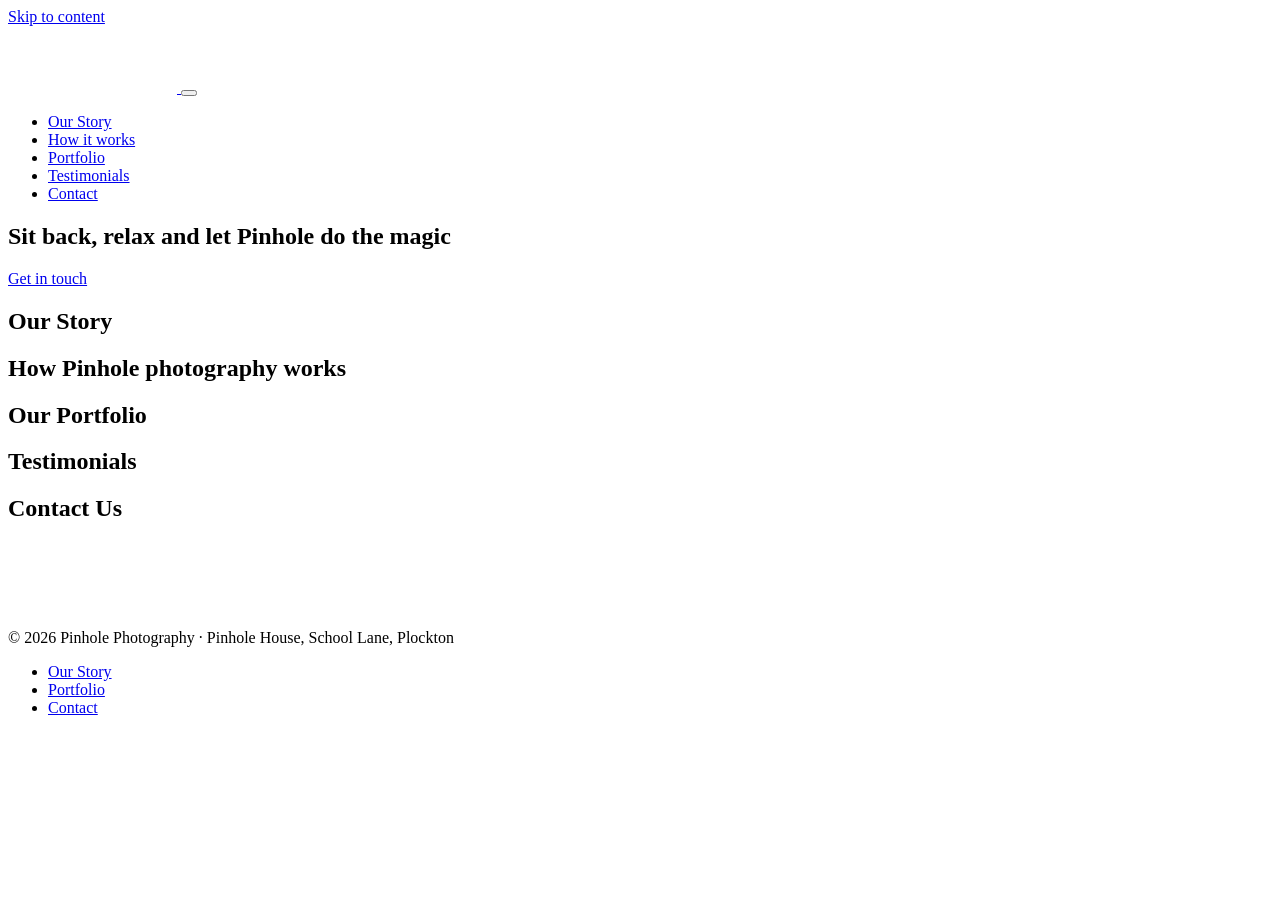
==== index.html @ 6ab70060 "Build HTML structure Semantic one-page skeleton: skip link, header with logo, menu toggle and anchor" ====
<!DOCTYPE html>
<html lang="en">
<head>
  <meta charset="utf-8">
  <meta name="viewport" content="width=device-width, initial-scale=1">
  <title>Pinhole Photography | Design with grey matter</title>
  <meta name="description" content="Pinhole Photography is a nimble creative agency for weddings, portraits, interiors and special occasions. Book online, do the shoot, and get your edited photos within 48 hours.">
  <link rel="icon" href="assets/images/favicon.ico">
  <link rel="stylesheet" href="css/styles.css">
  <script src="js/main.js" defer></script>
</head>
<body>
  <a class="skip-link" href="#main">Skip to content</a>

  <header class="site-header">
    <div class="container header-inner">
      <a class="logo" href="#top">
        <img src="assets/images/pinhole_logo_white.png" alt="Pinhole Photography – home" width="169" height="67">
      </a>
      <button class="nav-toggle" type="button" aria-expanded="false" aria-controls="site-nav" aria-label="Open menu">
        <span class="nav-toggle-bar"></span>
      </button>
      <nav id="site-nav" class="site-nav" aria-label="Main">
        <ul>
          <li><a href="#story">Our Story</a></li>
          <li><a href="#how-it-works">How it works</a></li>
          <li><a href="#portfolio">Portfolio</a></li>
          <li><a href="#testimonials">Testimonials</a></li>
          <li><a href="#contact">Contact</a></li>
        </ul>
      </nav>
    </div>
  </header>

  <main id="main">
    <section class="hero" id="top" aria-label="Introduction">
      <div class="hero-content">
        <h1>Sit back, relax and let Pinhole do the magic</h1>
        <a class="btn btn-light" href="#contact">Get in touch</a>
      </div>
    </section>

    <section class="section" id="story" aria-labelledby="story-title">
      <div class="container">
        <h2 id="story-title">Our Story</h2>
      </div>
    </section>

    <section class="section section-alt" id="how-it-works" aria-labelledby="how-title">
      <div class="container">
        <h2 id="how-title">How Pinhole photography works</h2>
      </div>
    </section>

    <section class="section" id="portfolio" aria-labelledby="portfolio-title">
      <div class="container">
        <h2 id="portfolio-title">Our Portfolio</h2>
      </div>
    </section>

    <section class="section section-alt" id="testimonials" aria-labelledby="testimonials-title">
      <div class="container">
        <h2 id="testimonials-title">Testimonials</h2>
      </div>
    </section>

    <section class="section" id="contact" aria-labelledby="contact-title">
      <div class="container">
        <h2 id="contact-title">Contact Us</h2>
      </div>
    </section>
  </main>

  <footer class="site-footer">
    <div class="container footer-inner">
      <img src="assets/images/pinhole_logo_white.png" alt="Pinhole Photography" width="169" height="67" loading="lazy">
      <p>&copy; <span id="year">2026</span> Pinhole Photography · Pinhole House, School Lane, Plockton</p>
      <nav aria-label="Footer">
        <ul>
          <li><a href="#story">Our Story</a></li>
          <li><a href="#portfolio">Portfolio</a></li>
          <li><a href="#contact">Contact</a></li>
        </ul>
      </nav>
    </div>
  </footer>
</body>
</html>
---- css/styles.css ----
/* Pinhole Photography styles. Filled in during the "Style with CSS" step. */
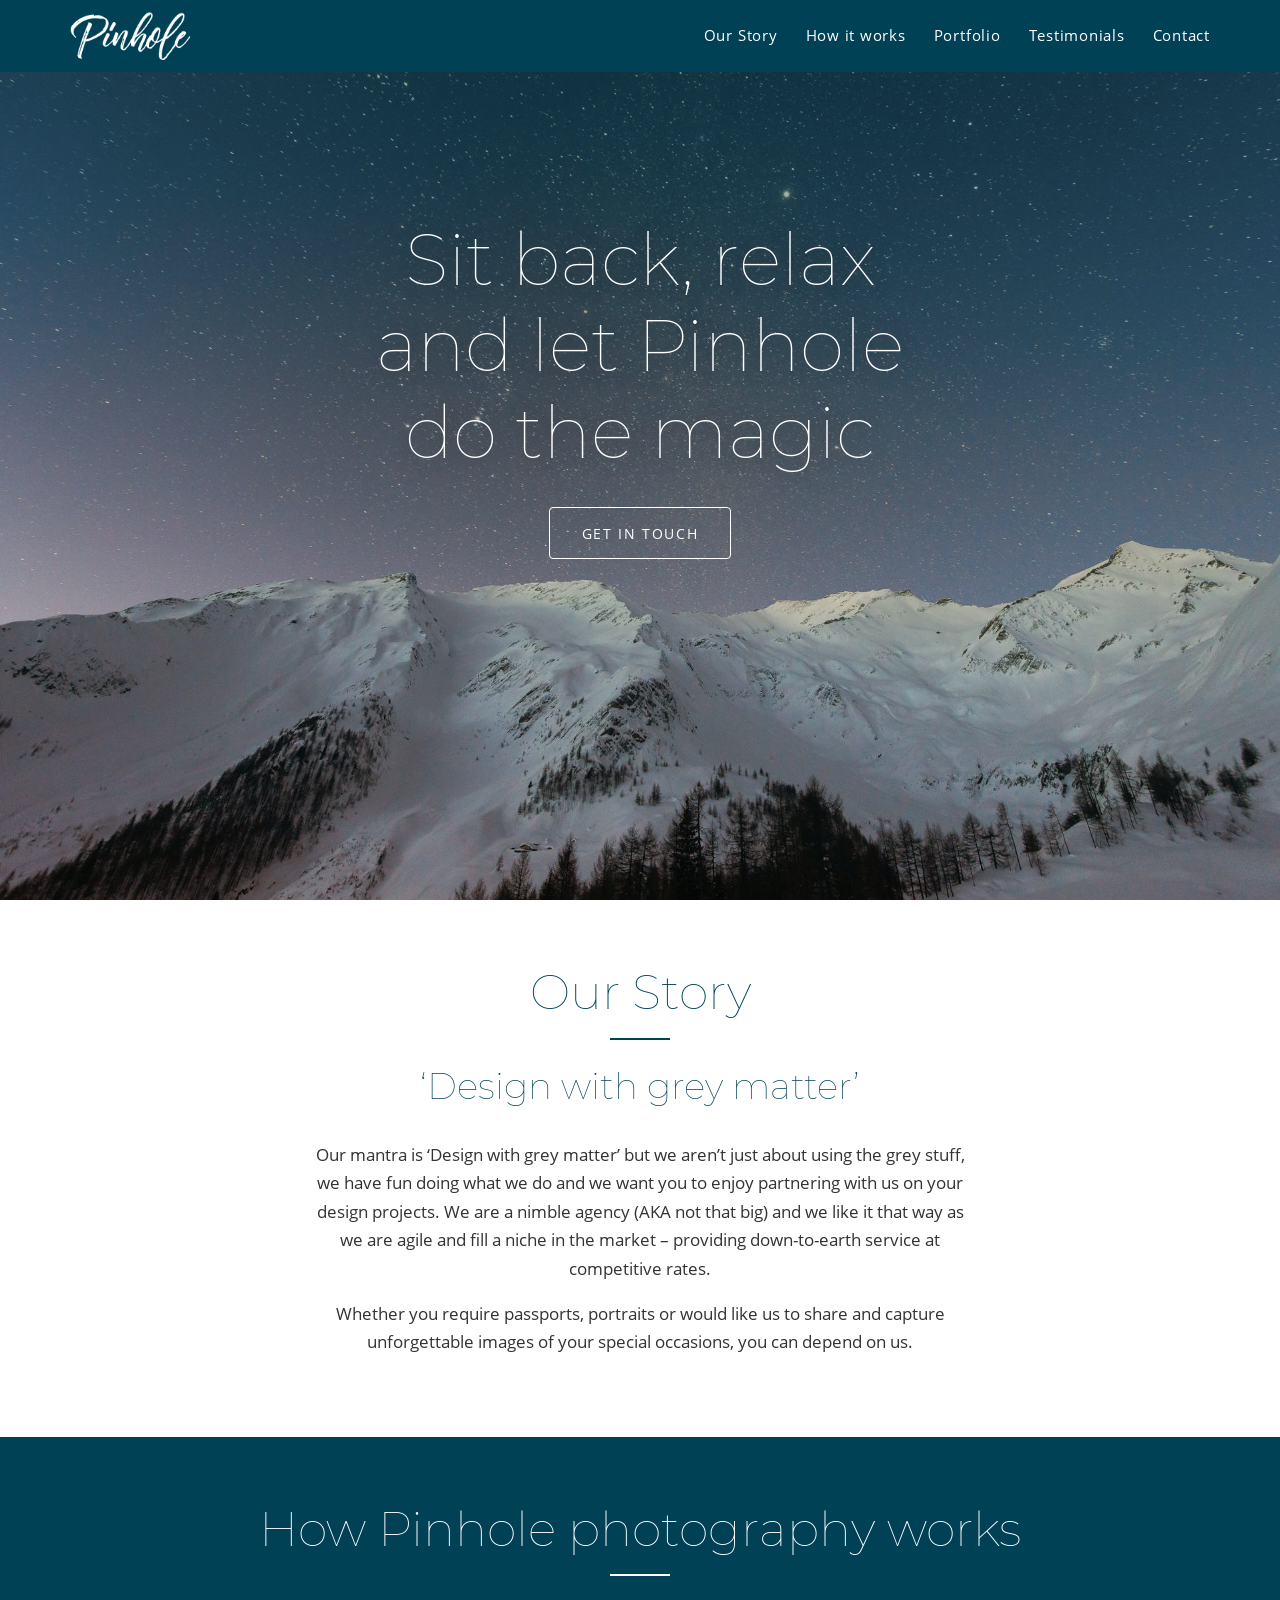
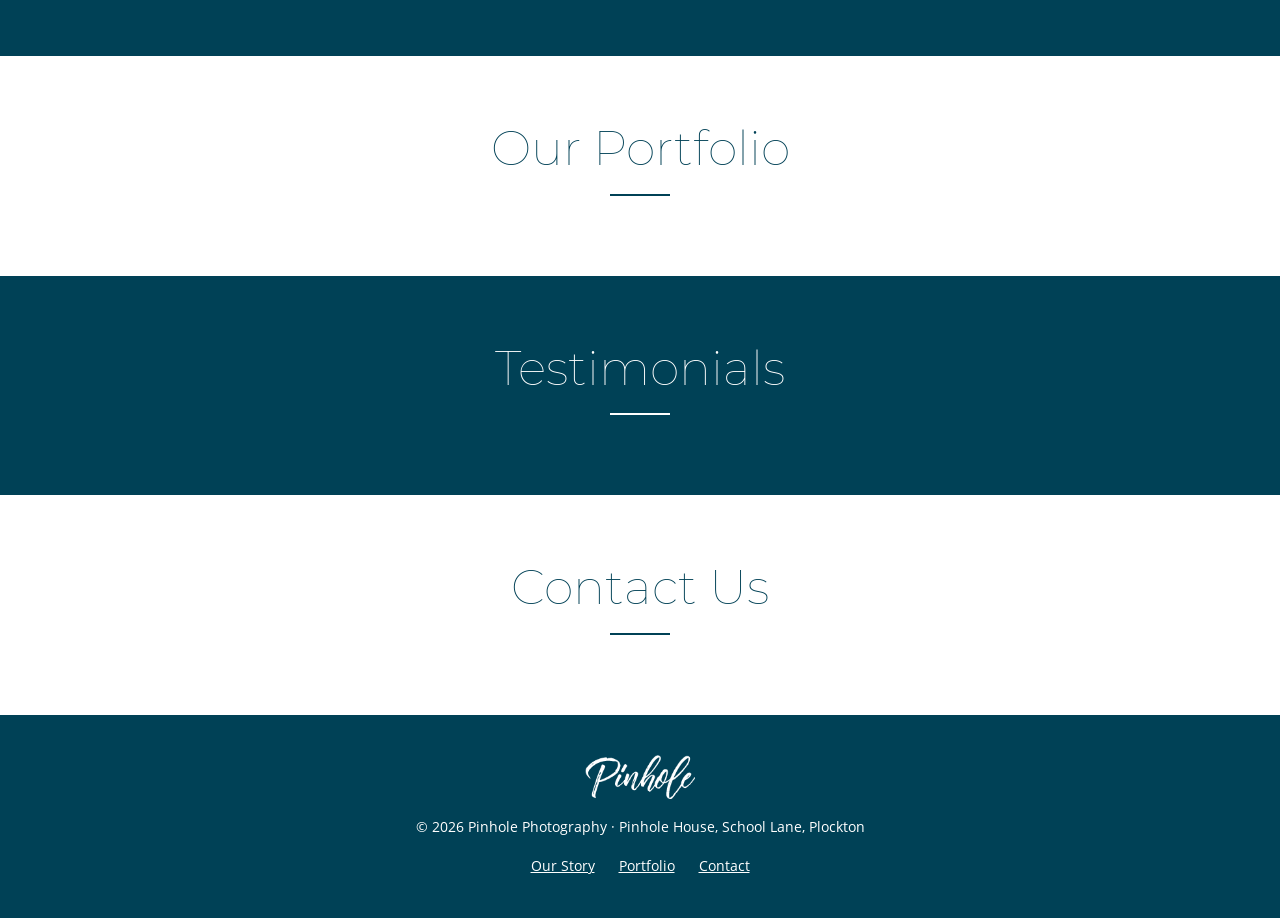
==== commit dff6730b: "Add Our Story section Brief copy in a centred reading column, with the 'Design with grey matter' man" ====
--- a/index.html
+++ b/index.html
@@ -43,6 +43,11 @@
     <section class="section" id="story" aria-labelledby="story-title">
       <div class="container">
         <h2 id="story-title">Our Story</h2>
+        <div class="story">
+          <p class="mantra">&lsquo;Design with grey matter&rsquo;</p>
+          <p>Our mantra is &lsquo;Design with grey matter&rsquo; but we aren&rsquo;t just about using the grey stuff, we have fun doing what we do and we want you to enjoy partnering with us on your design projects. We are a nimble agency (AKA not that big) and we like it that way as we are agile and fill a niche in the market &ndash; providing down-to-earth service at competitive rates.</p>
+          <p>Whether you require passports, portraits or would like us to share and capture unforgettable images of your special occasions, you can depend on us.</p>
+        </div>
       </div>
     </section>
 
--- a/css/styles.css
+++ b/css/styles.css
@@ -1 +1,344 @@
-/* Pinhole Photography styles. Filled in during the "Style with CSS" step. */
+/* ==========================================================================
+   Pinhole Photography
+   Brand rules: exactly 3 colours (custom properties below) and 2 fonts
+   (Montserrat Thin for headings, Open Sans for body text). Any tint or
+   transparency is derived from these variables with color-mix().
+   ========================================================================== */
+
+@font-face {
+  font-family: "Montserrat";
+  src: url("../assets/fonts/Montserrat-Thin.ttf") format("truetype");
+  font-weight: 100;
+  font-style: normal;
+  font-display: swap;
+}
+
+@font-face {
+  font-family: "Open Sans";
+  src: url("../assets/fonts/OpenSans-Regular.ttf") format("truetype");
+  font-weight: 400;
+  font-style: normal;
+  font-display: swap;
+}
+
+:root {
+  /* Colours (max 3) */
+  --brand: #004156;
+  --light: #ffffff;
+  --text: #333333;
+
+  /* Fonts (max 2) */
+  --font-heading: "Montserrat", sans-serif;
+  --font-body: "Open Sans", sans-serif;
+
+  --container: 1140px;
+  --gutter: 1.25rem;
+  --section-space: 4rem;
+  --radius: 4px;
+  --header-height: 72px;
+}
+
+/* ---------- Base ---------- */
+
+*,
+*::before,
+*::after {
+  box-sizing: border-box;
+}
+
+html {
+  scroll-behavior: smooth;
+  scroll-padding-top: var(--header-height);
+}
+
+body {
+  margin: 0;
+  font-family: var(--font-body);
+  font-size: 1rem;
+  line-height: 1.7;
+  color: var(--text);
+  background: var(--light);
+}
+
+img {
+  display: block;
+  max-width: 100%;
+  height: auto;
+}
+
+h1,
+h2,
+h3 {
+  margin: 0 0 1rem;
+  line-height: 1.2;
+}
+
+h1,
+h2 {
+  font-family: var(--font-heading);
+  font-weight: 100;
+}
+
+h2 {
+  font-size: clamp(2rem, 5vw, 3rem);
+  color: var(--brand);
+  text-align: center;
+}
+
+/* Short rule under each section heading */
+h2::after {
+  content: "";
+  display: block;
+  width: 60px;
+  height: 2px;
+  margin: 1rem auto 0;
+  background: currentColor;
+}
+
+h3 {
+  font-family: var(--font-body);
+  font-size: 1.1rem;
+  font-weight: 400;
+  letter-spacing: 0.08em;
+  text-transform: uppercase;
+}
+
+p {
+  margin: 0 0 1rem;
+}
+
+a {
+  color: var(--brand);
+}
+
+:focus-visible {
+  outline: 3px solid var(--brand);
+  outline-offset: 3px;
+}
+
+.container {
+  width: min(100% - 2 * var(--gutter), var(--container));
+  margin-inline: auto;
+}
+
+.skip-link {
+  position: absolute;
+  left: 1rem;
+  top: -100px;
+  z-index: 200;
+  padding: 0.5rem 1rem;
+  background: var(--light);
+  color: var(--brand);
+}
+
+.skip-link:focus {
+  top: 1rem;
+}
+
+/* ---------- Header and navigation ---------- */
+
+.site-header {
+  position: sticky;
+  top: 0;
+  z-index: 100;
+  background: var(--brand);
+}
+
+.header-inner {
+  display: flex;
+  flex-wrap: wrap;
+  align-items: center;
+  justify-content: space-between;
+  gap: 0.5rem 1rem;
+  min-height: var(--header-height);
+}
+
+.logo img {
+  width: 120px;
+}
+
+.site-nav ul {
+  display: flex;
+  flex-wrap: wrap;
+  gap: 0.25rem 1.75rem;
+  margin: 0;
+  padding: 0;
+  list-style: none;
+}
+
+.site-nav a {
+  display: inline-block;
+  padding: 0.5rem 0;
+  border-bottom: 1px solid transparent;
+  color: var(--light);
+  font-size: 0.95rem;
+  letter-spacing: 0.05em;
+  text-decoration: none;
+  transition: border-color 0.2s;
+}
+
+.site-nav a:hover {
+  border-bottom-color: var(--light);
+}
+
+.site-header :focus-visible,
+.section-alt :focus-visible,
+.site-footer :focus-visible,
+.hero :focus-visible {
+  outline-color: var(--light);
+}
+
+.nav-toggle {
+  display: none;
+}
+
+/* ---------- Hero ---------- */
+
+.hero {
+  display: grid;
+  place-items: start center;
+  min-height: calc(100vh - var(--header-height));
+  min-height: calc(100svh - var(--header-height));
+  padding: clamp(4rem, 16vh, 9rem) var(--gutter) 4rem;
+  background:
+    linear-gradient(
+      color-mix(in srgb, var(--brand) 45%, transparent),
+      color-mix(in srgb, var(--brand) 5%, transparent)
+    ),
+    url("../assets/images/hero-mountains-1920.jpg") center 70% / cover no-repeat;
+  color: var(--light);
+  text-align: center;
+}
+
+.hero h1 {
+  max-width: 16ch;
+  margin: 0 auto 2rem;
+  font-size: clamp(2.25rem, 6vw, 4.5rem);
+  text-wrap: balance;
+  text-shadow: 0 2px 16px color-mix(in srgb, var(--text) 70%, transparent);
+}
+
+/* ---------- Buttons ---------- */
+
+.btn {
+  display: inline-block;
+  padding: 0.85rem 2rem;
+  border: 1px solid currentColor;
+  border-radius: var(--radius);
+  font-family: var(--font-body);
+  font-size: 0.85rem;
+  letter-spacing: 0.12em;
+  text-decoration: none;
+  text-transform: uppercase;
+  cursor: pointer;
+  transition: background-color 0.2s, color 0.2s;
+}
+
+.btn-light {
+  background: transparent;
+  color: var(--light);
+}
+
+.btn-light:hover {
+  background: var(--light);
+  color: var(--brand);
+}
+
+.btn-brand {
+  border-color: var(--brand);
+  background: var(--brand);
+  color: var(--light);
+}
+
+.btn-brand:hover {
+  background: var(--light);
+  color: var(--brand);
+}
+
+/* ---------- Sections ---------- */
+
+.section {
+  padding-block: var(--section-space);
+}
+
+.section-alt {
+  background: var(--brand);
+  color: var(--light);
+}
+
+.section-alt h2 {
+  color: var(--light);
+}
+
+.section-intro {
+  max-width: 60ch;
+  margin: 0 auto 2.5rem;
+  text-align: center;
+}
+
+/* ---------- Our Story ---------- */
+
+.story {
+  max-width: 65ch;
+  margin-inline: auto;
+  text-align: center;
+  font-size: 1.05rem;
+}
+
+.mantra {
+  margin-bottom: 1.5rem;
+  font-family: var(--font-heading);
+  font-size: clamp(1.5rem, 3.5vw, 2.25rem);
+  color: var(--brand);
+}
+
+/* ---------- Footer ---------- */
+
+.site-footer {
+  background: var(--brand);
+  color: var(--light);
+  font-size: 0.875rem;
+}
+
+.footer-inner {
+  display: flex;
+  flex-direction: column;
+  align-items: center;
+  gap: 1rem;
+  padding-block: 2.5rem;
+  text-align: center;
+}
+
+.site-footer img {
+  width: 110px;
+}
+
+.site-footer p {
+  margin: 0;
+}
+
+.site-footer ul {
+  display: flex;
+  gap: 1.5rem;
+  margin: 0;
+  padding: 0;
+  list-style: none;
+}
+
+.site-footer a {
+  color: var(--light);
+}
+
+/* ---------- Motion preferences ---------- */
+
+@media (prefers-reduced-motion: reduce) {
+  html {
+    scroll-behavior: auto;
+  }
+
+  *,
+  *::before,
+  *::after {
+    transition: none !important;
+  }
+}
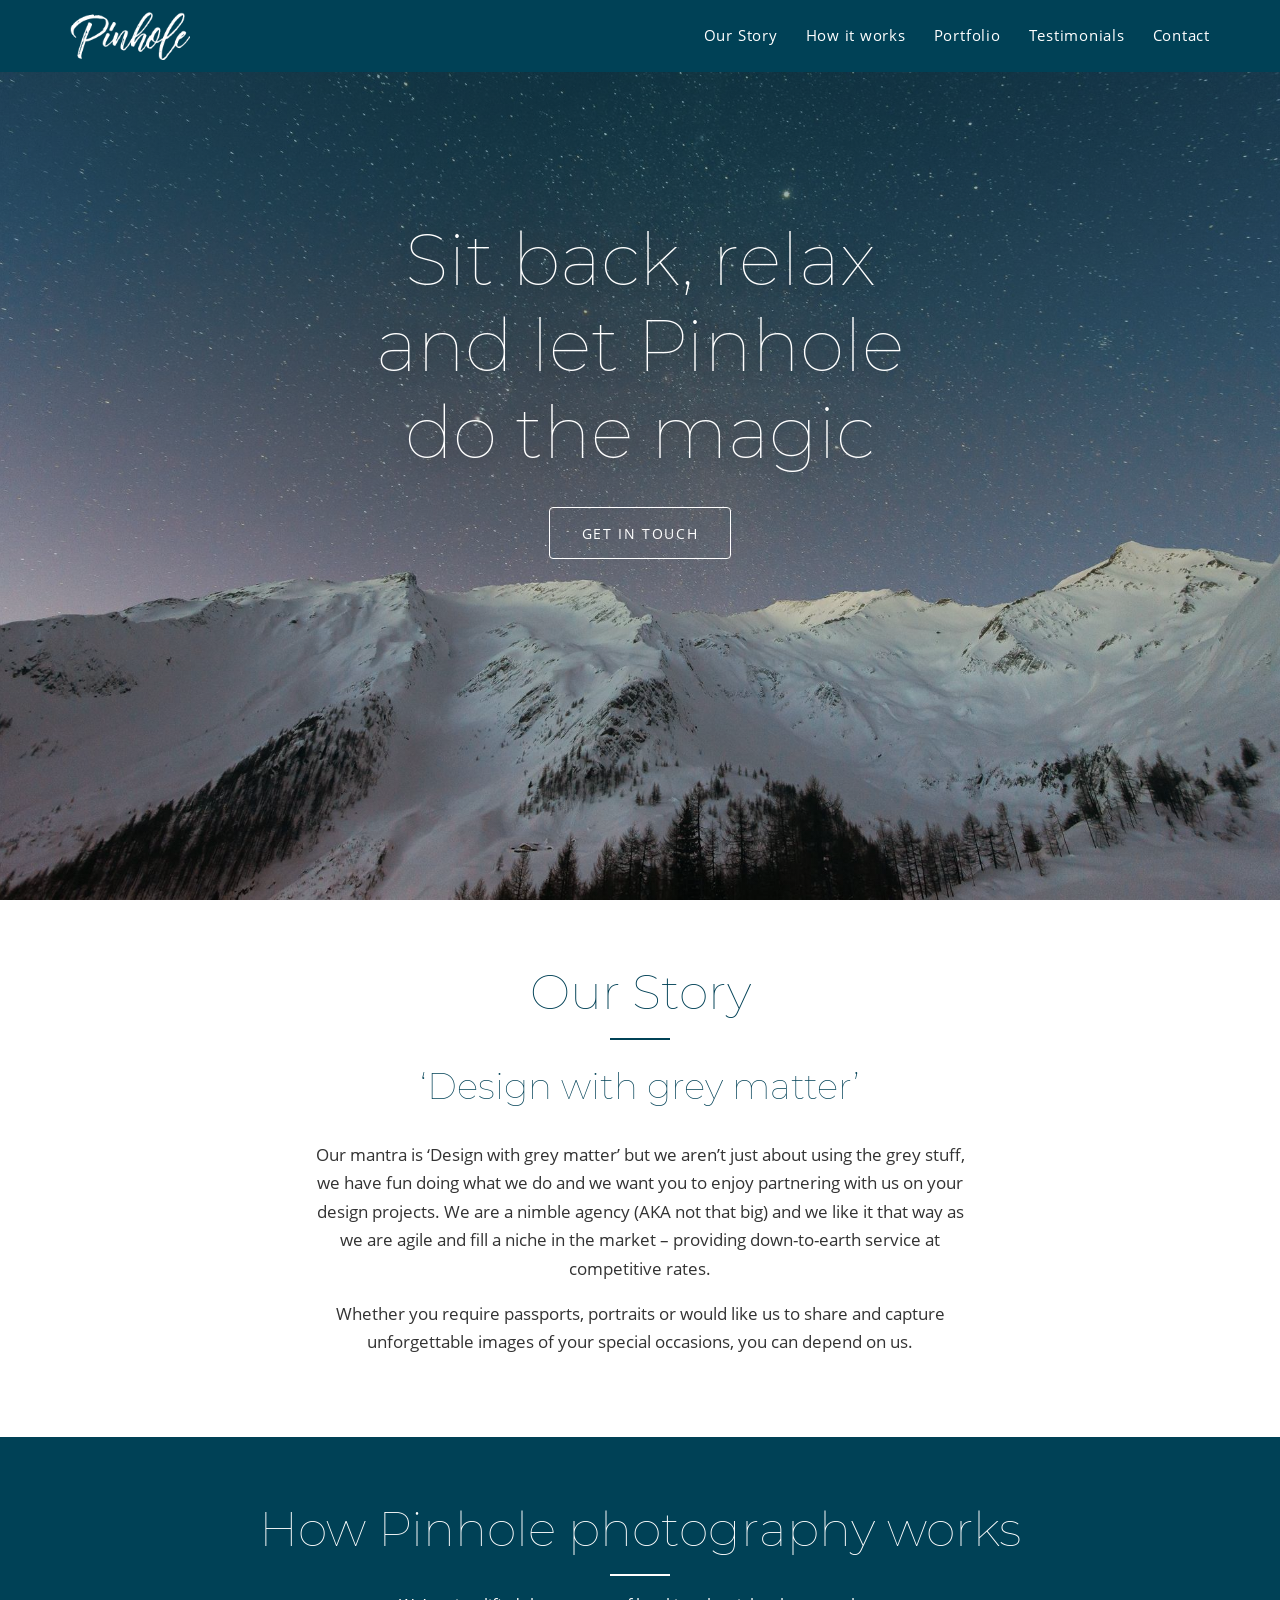
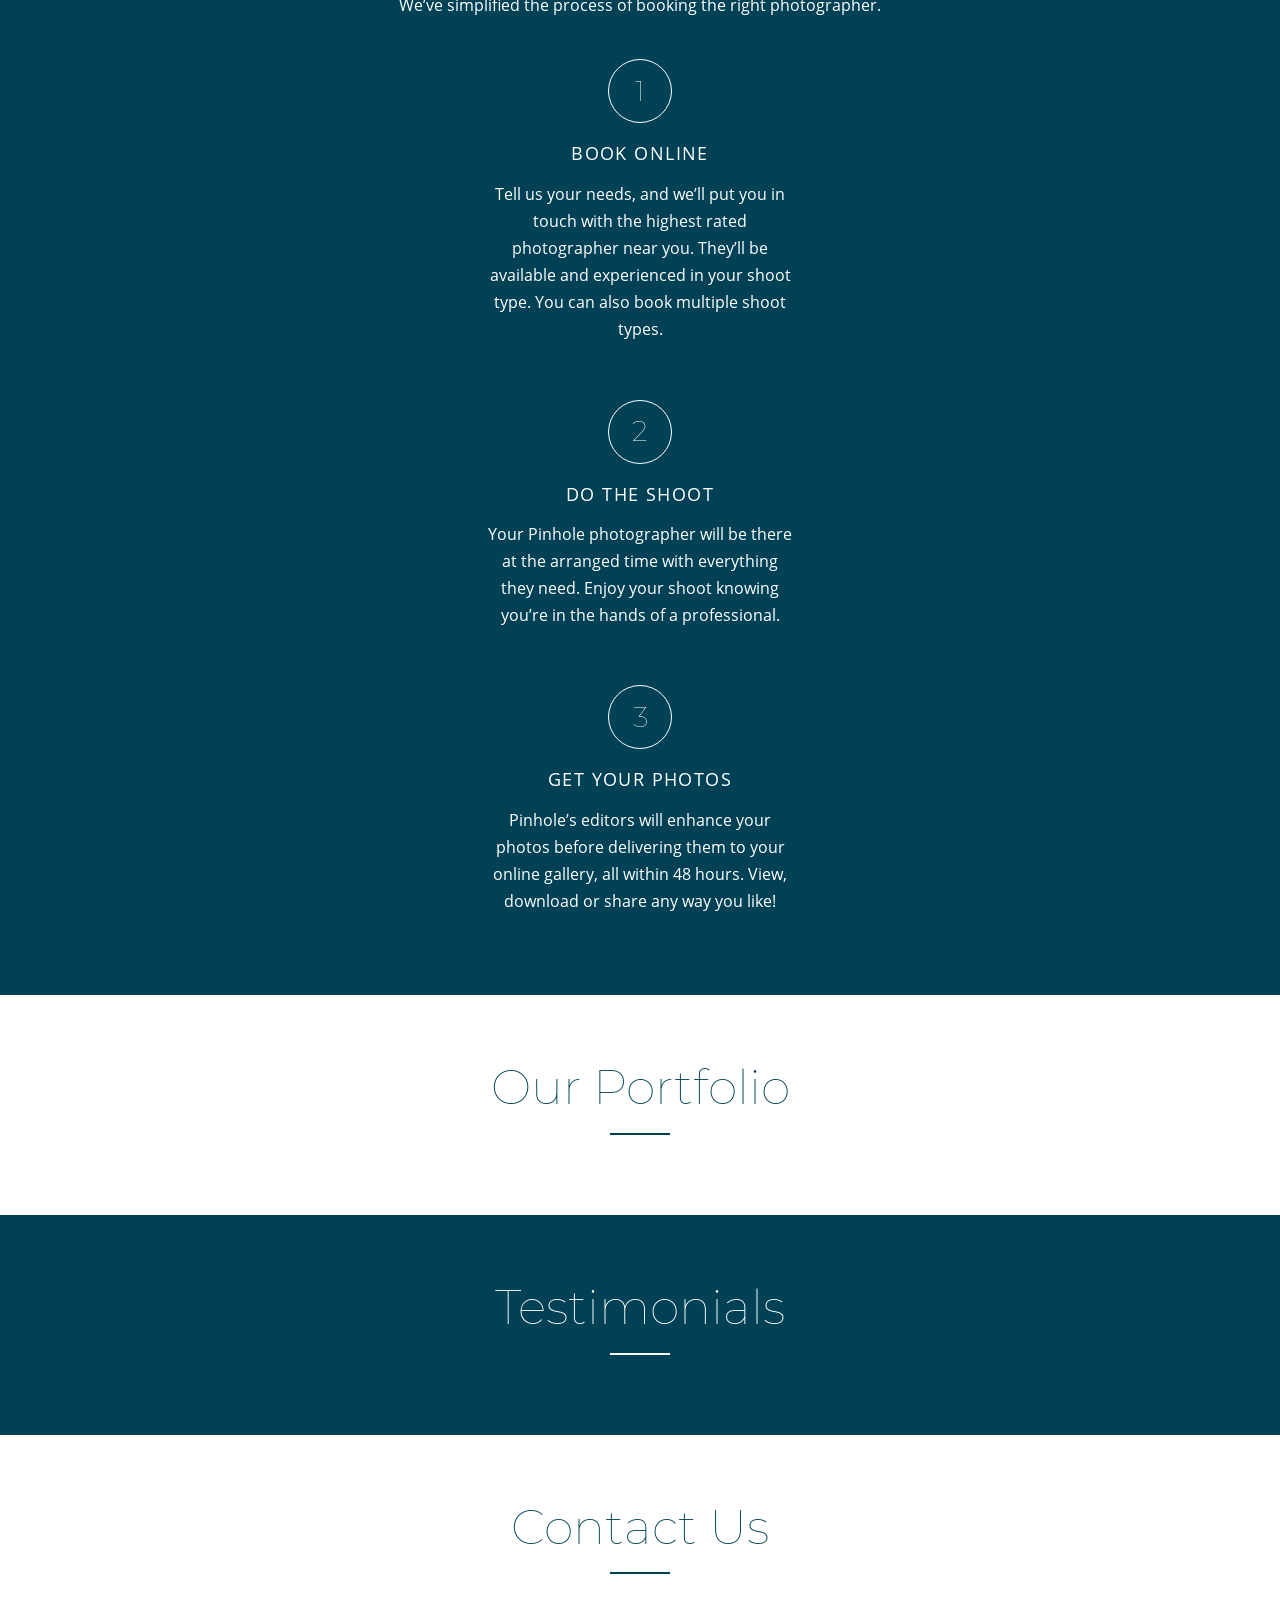
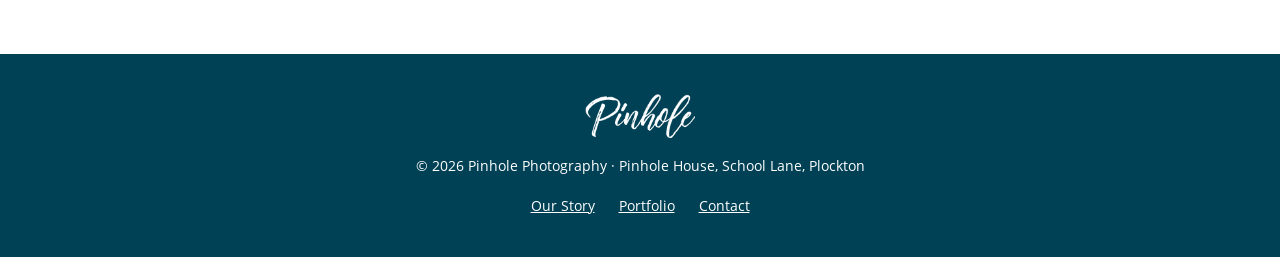
==== commit f5aa90b0: "Add How Pinhole Photography Works section Three numbered steps (Book online, Do the shoot, Get your " ====
--- a/index.html
+++ b/index.html
@@ -54,6 +54,24 @@
     <section class="section section-alt" id="how-it-works" aria-labelledby="how-title">
       <div class="container">
         <h2 id="how-title">How Pinhole photography works</h2>
+        <p class="section-intro">We&rsquo;ve simplified the process of booking the right photographer.</p>
+        <ol class="steps" role="list">
+          <li class="step">
+            <span class="step-num" aria-hidden="true">1</span>
+            <h3>Book online</h3>
+            <p>Tell us your needs, and we&rsquo;ll put you in touch with the highest rated photographer near you. They&rsquo;ll be available and experienced in your shoot type. You can also book multiple shoot types.</p>
+          </li>
+          <li class="step">
+            <span class="step-num" aria-hidden="true">2</span>
+            <h3>Do the shoot</h3>
+            <p>Your Pinhole photographer will be there at the arranged time with everything they need. Enjoy your shoot knowing you&rsquo;re in the hands of a professional.</p>
+          </li>
+          <li class="step">
+            <span class="step-num" aria-hidden="true">3</span>
+            <h3>Get your photos</h3>
+            <p>Pinhole&rsquo;s editors will enhance your photos before delivering them to your online gallery, all within 48 hours. View, download or share any way you like!</p>
+          </li>
+        </ol>
       </div>
     </section>
 
--- a/css/styles.css
+++ b/css/styles.css
@@ -292,6 +292,38 @@
   color: var(--brand);
 }
 
+/* ---------- How it works ---------- */
+
+.steps {
+  display: grid;
+  gap: 2.5rem;
+  margin: 0;
+  padding: 0;
+  list-style: none;
+}
+
+.step {
+  text-align: center;
+}
+
+.step-num {
+  display: flex;
+  align-items: center;
+  justify-content: center;
+  width: 64px;
+  height: 64px;
+  margin: 0 auto 1.25rem;
+  border: 1px solid currentColor;
+  border-radius: 50%;
+  font-family: var(--font-heading);
+  font-size: 1.75rem;
+}
+
+.step p {
+  max-width: 34ch;
+  margin-inline: auto;
+}
+
 /* ---------- Footer ---------- */
 
 .site-footer {
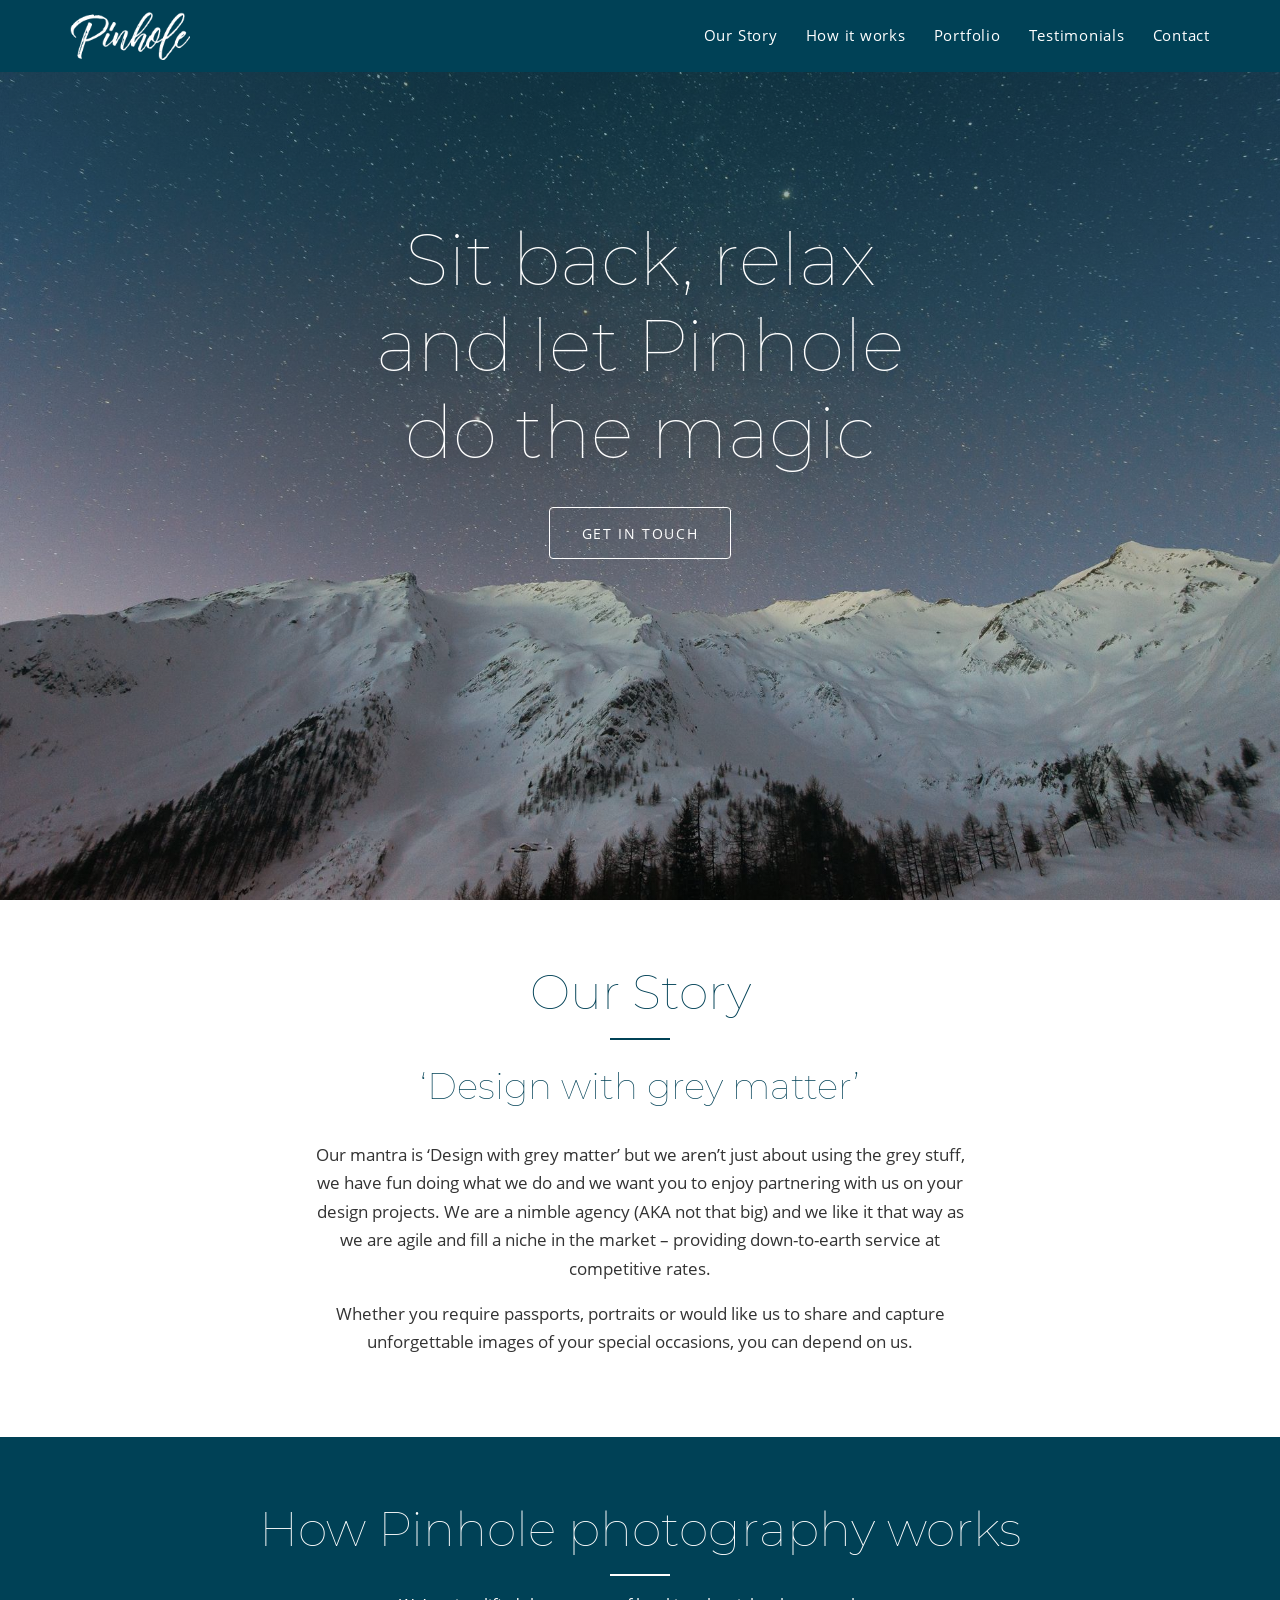
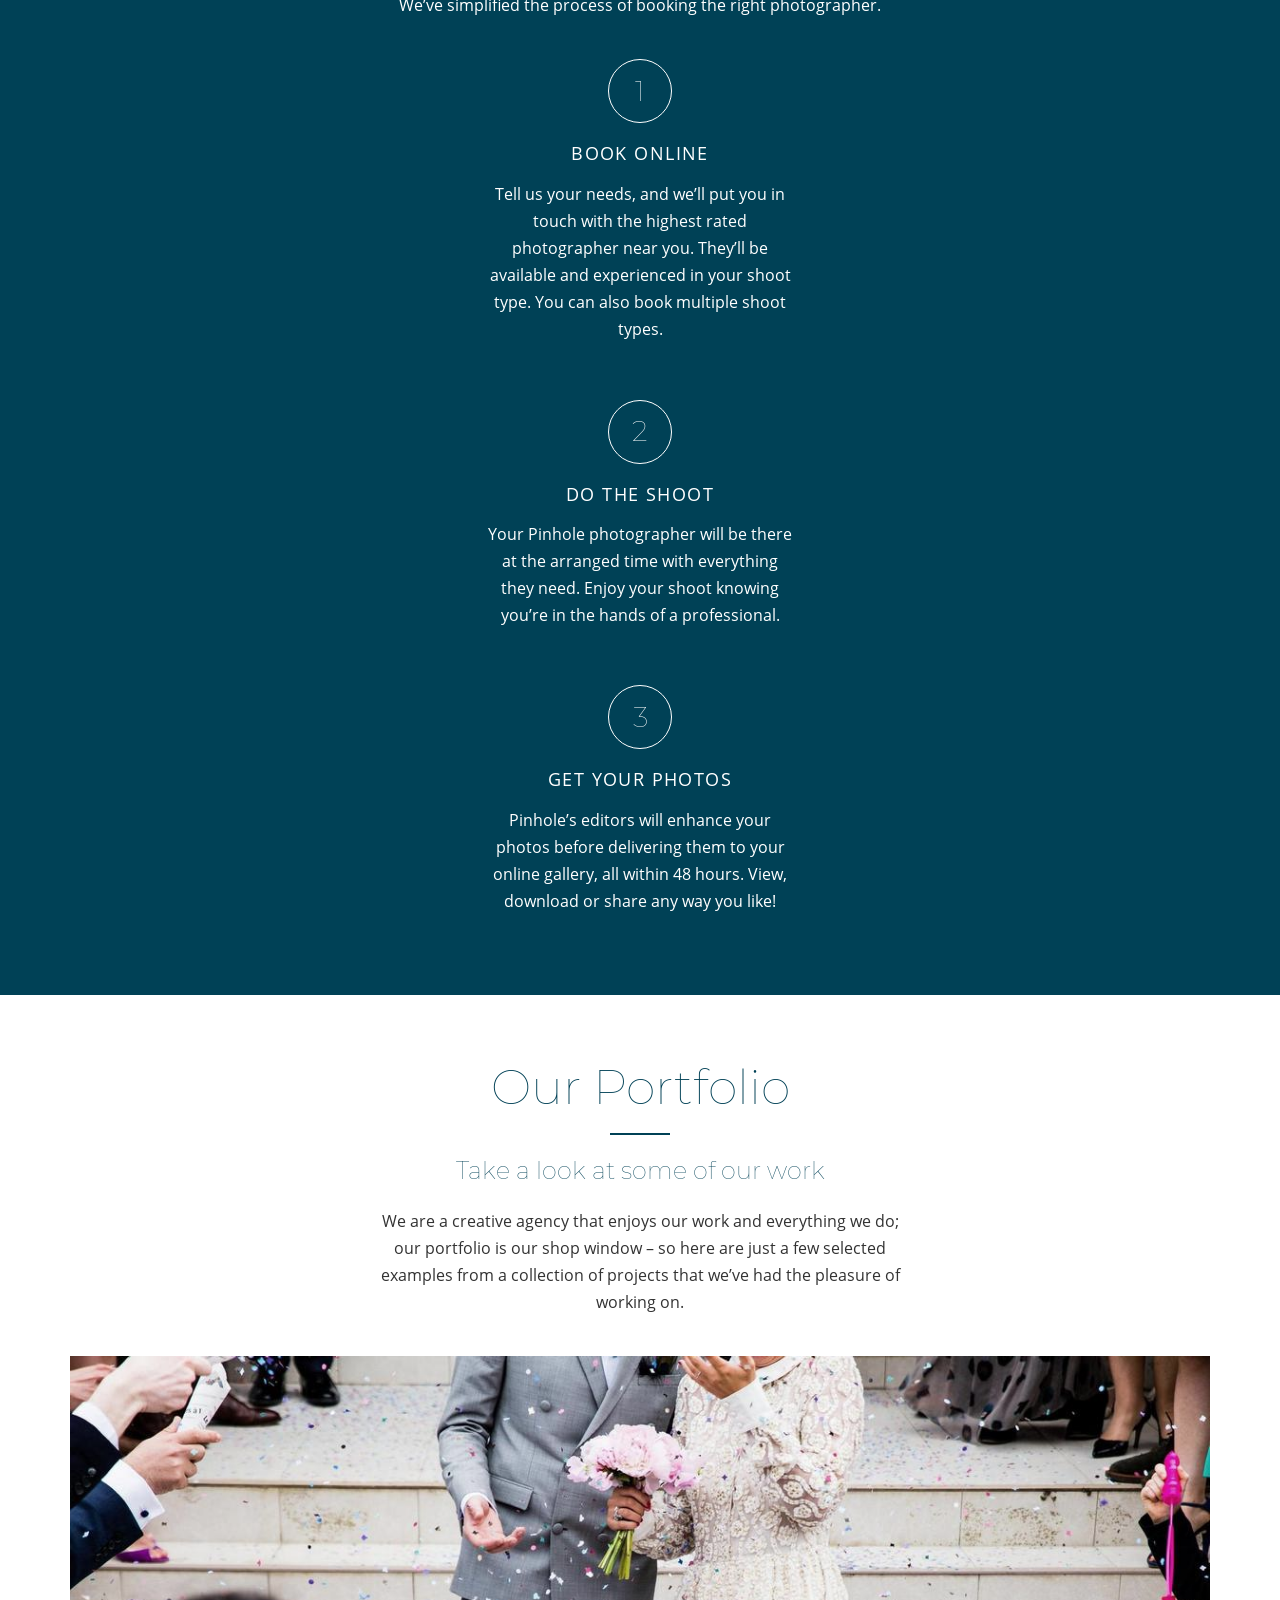
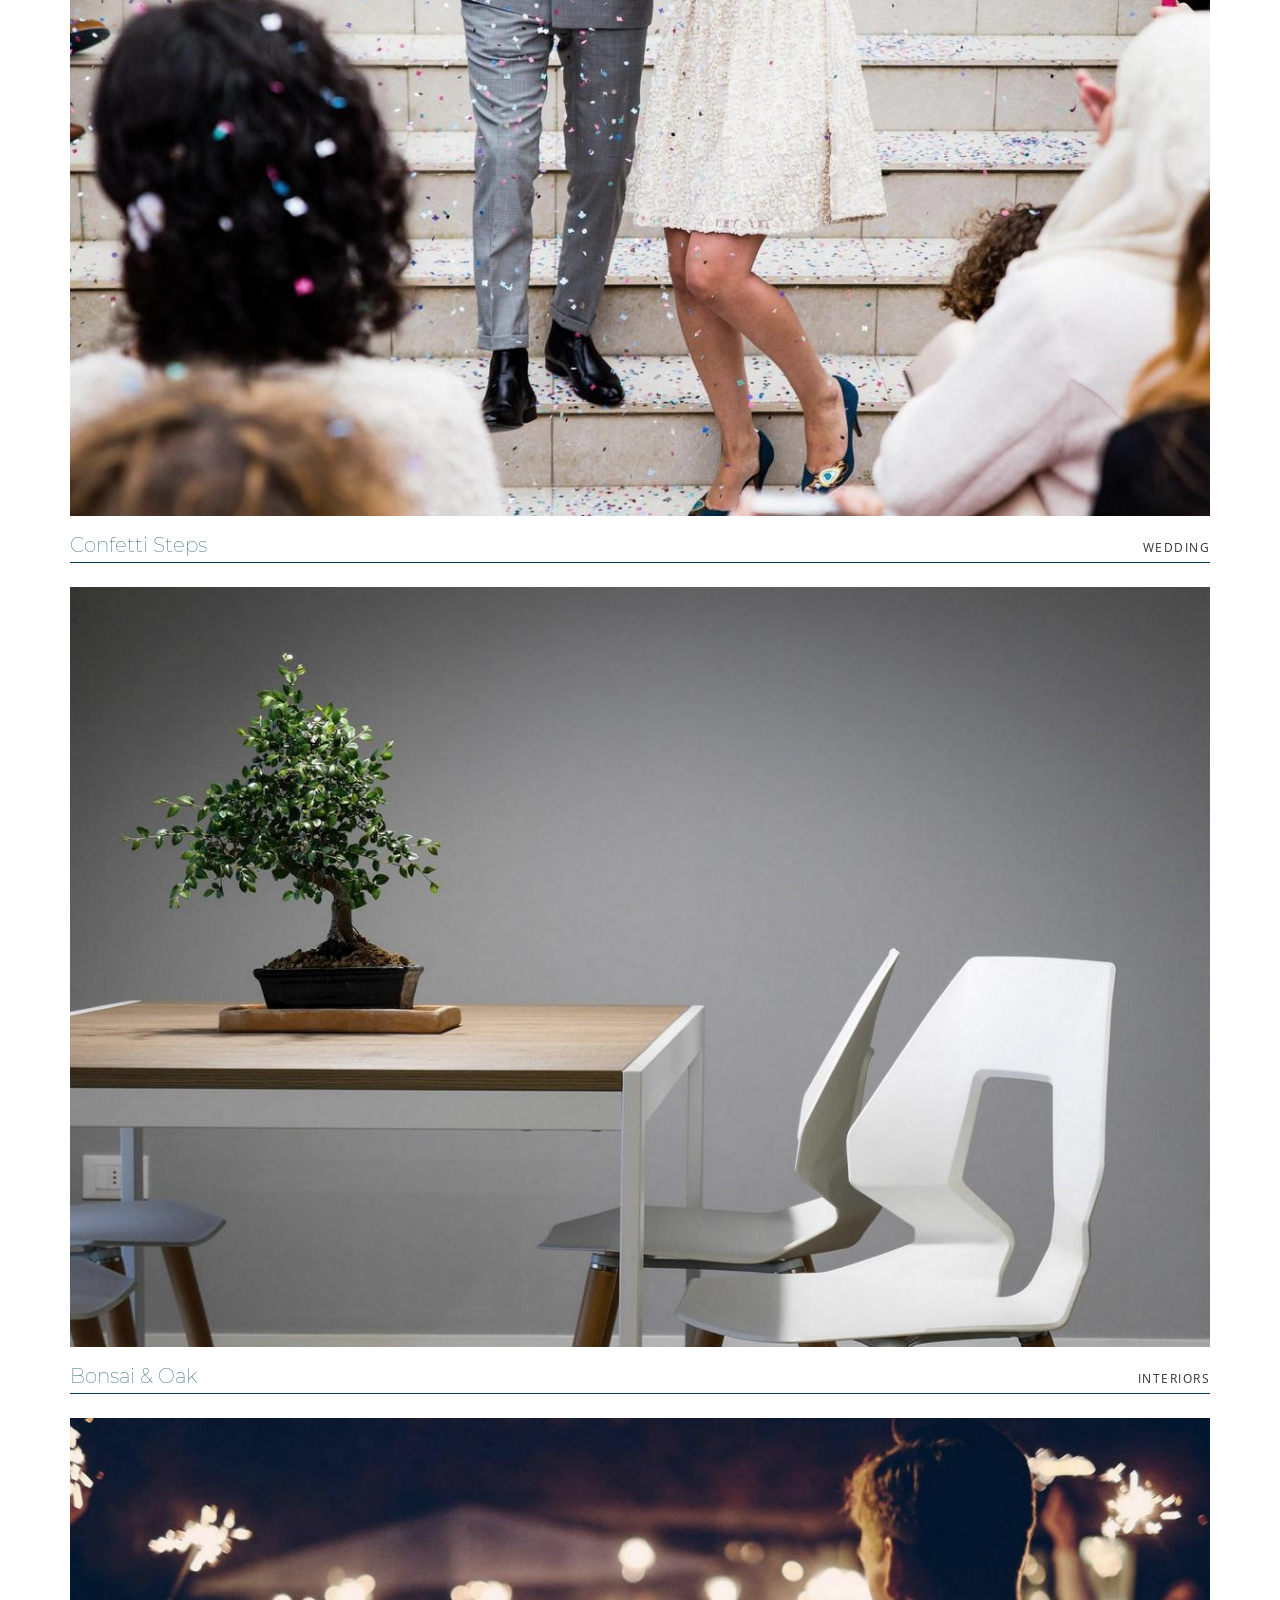
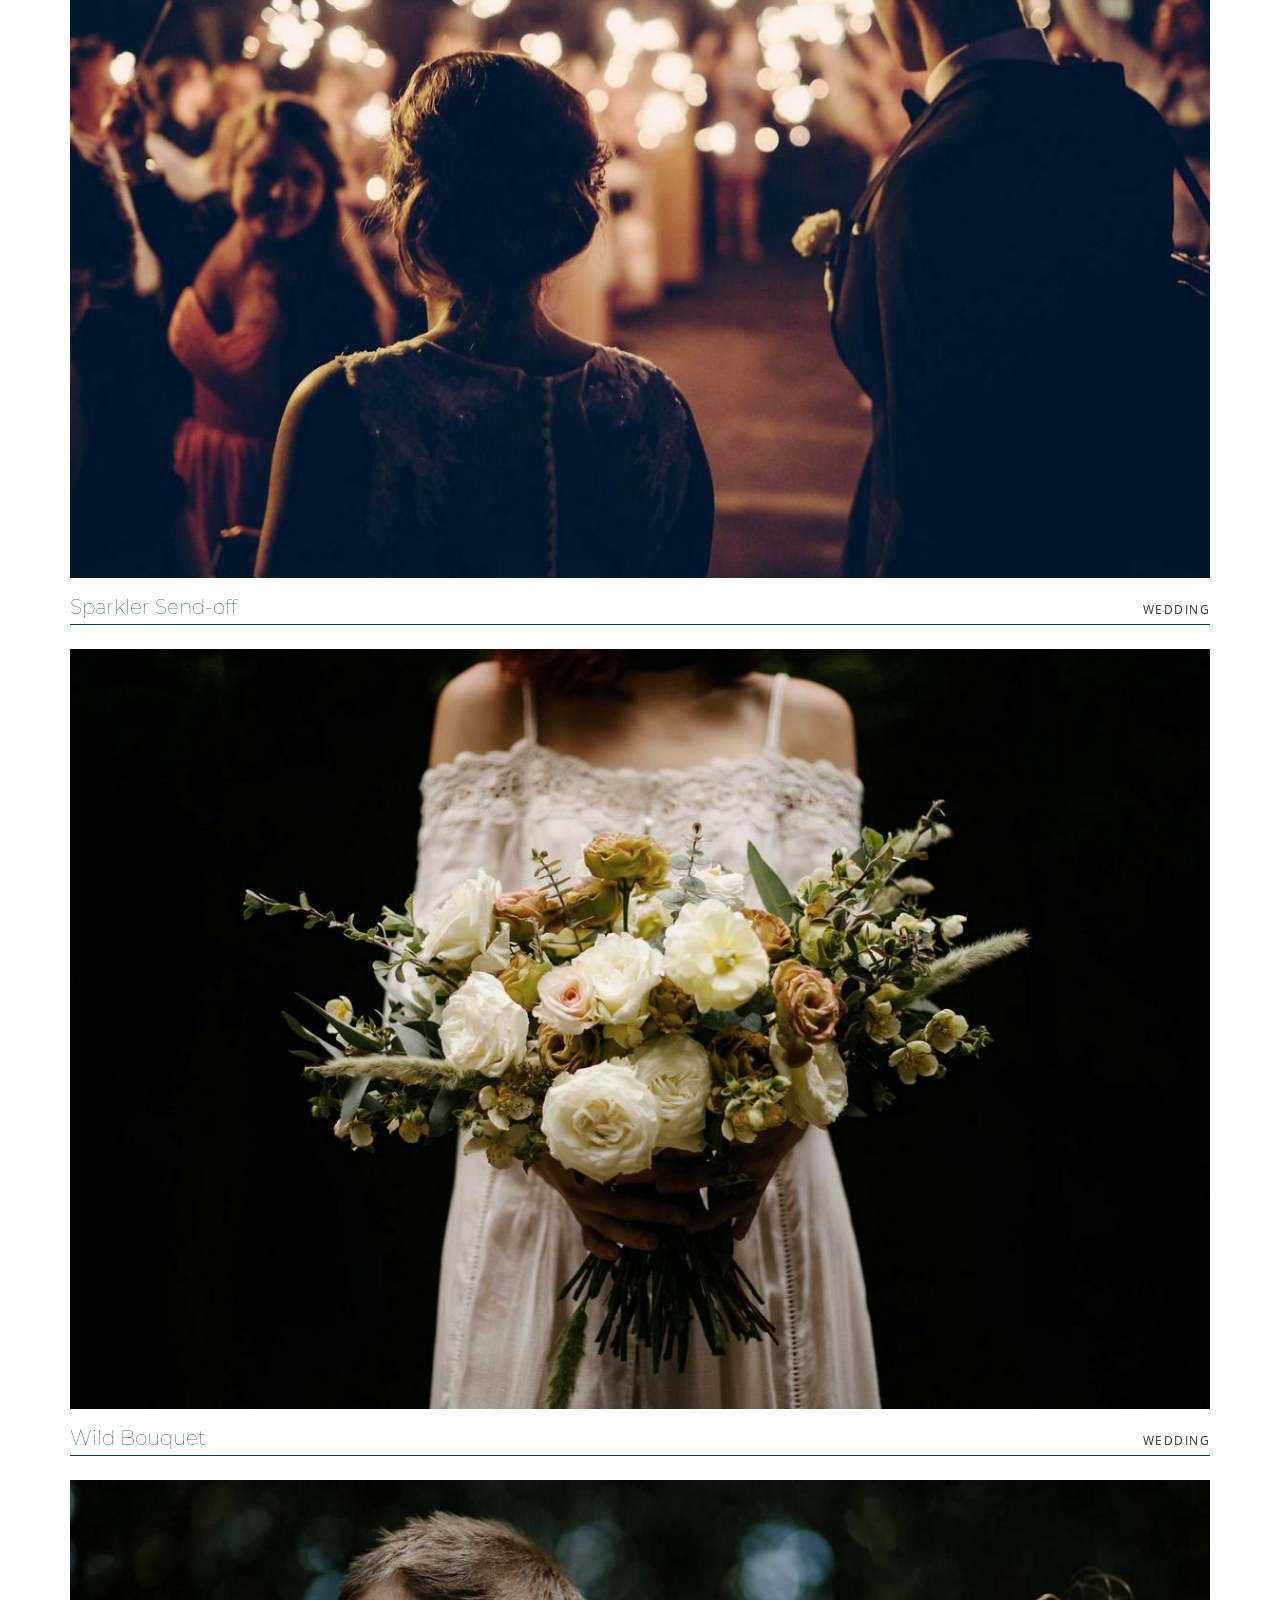
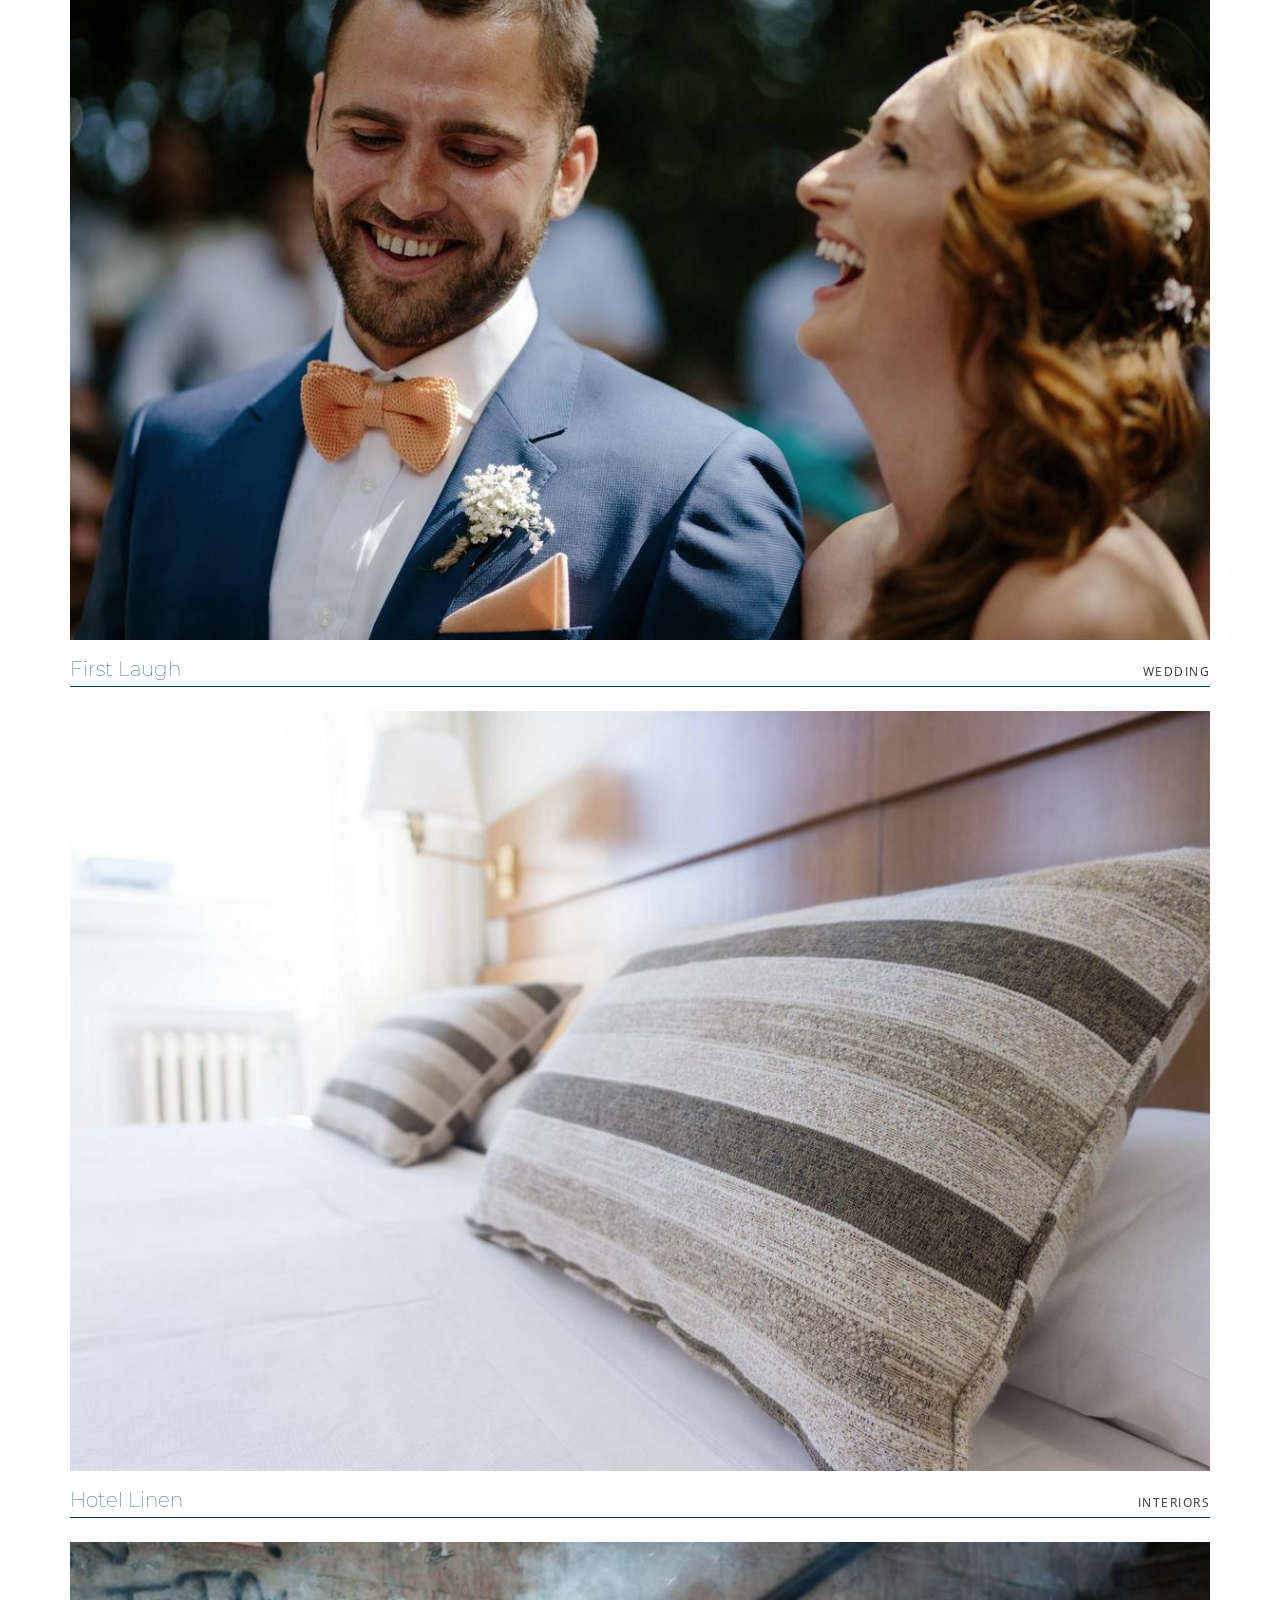
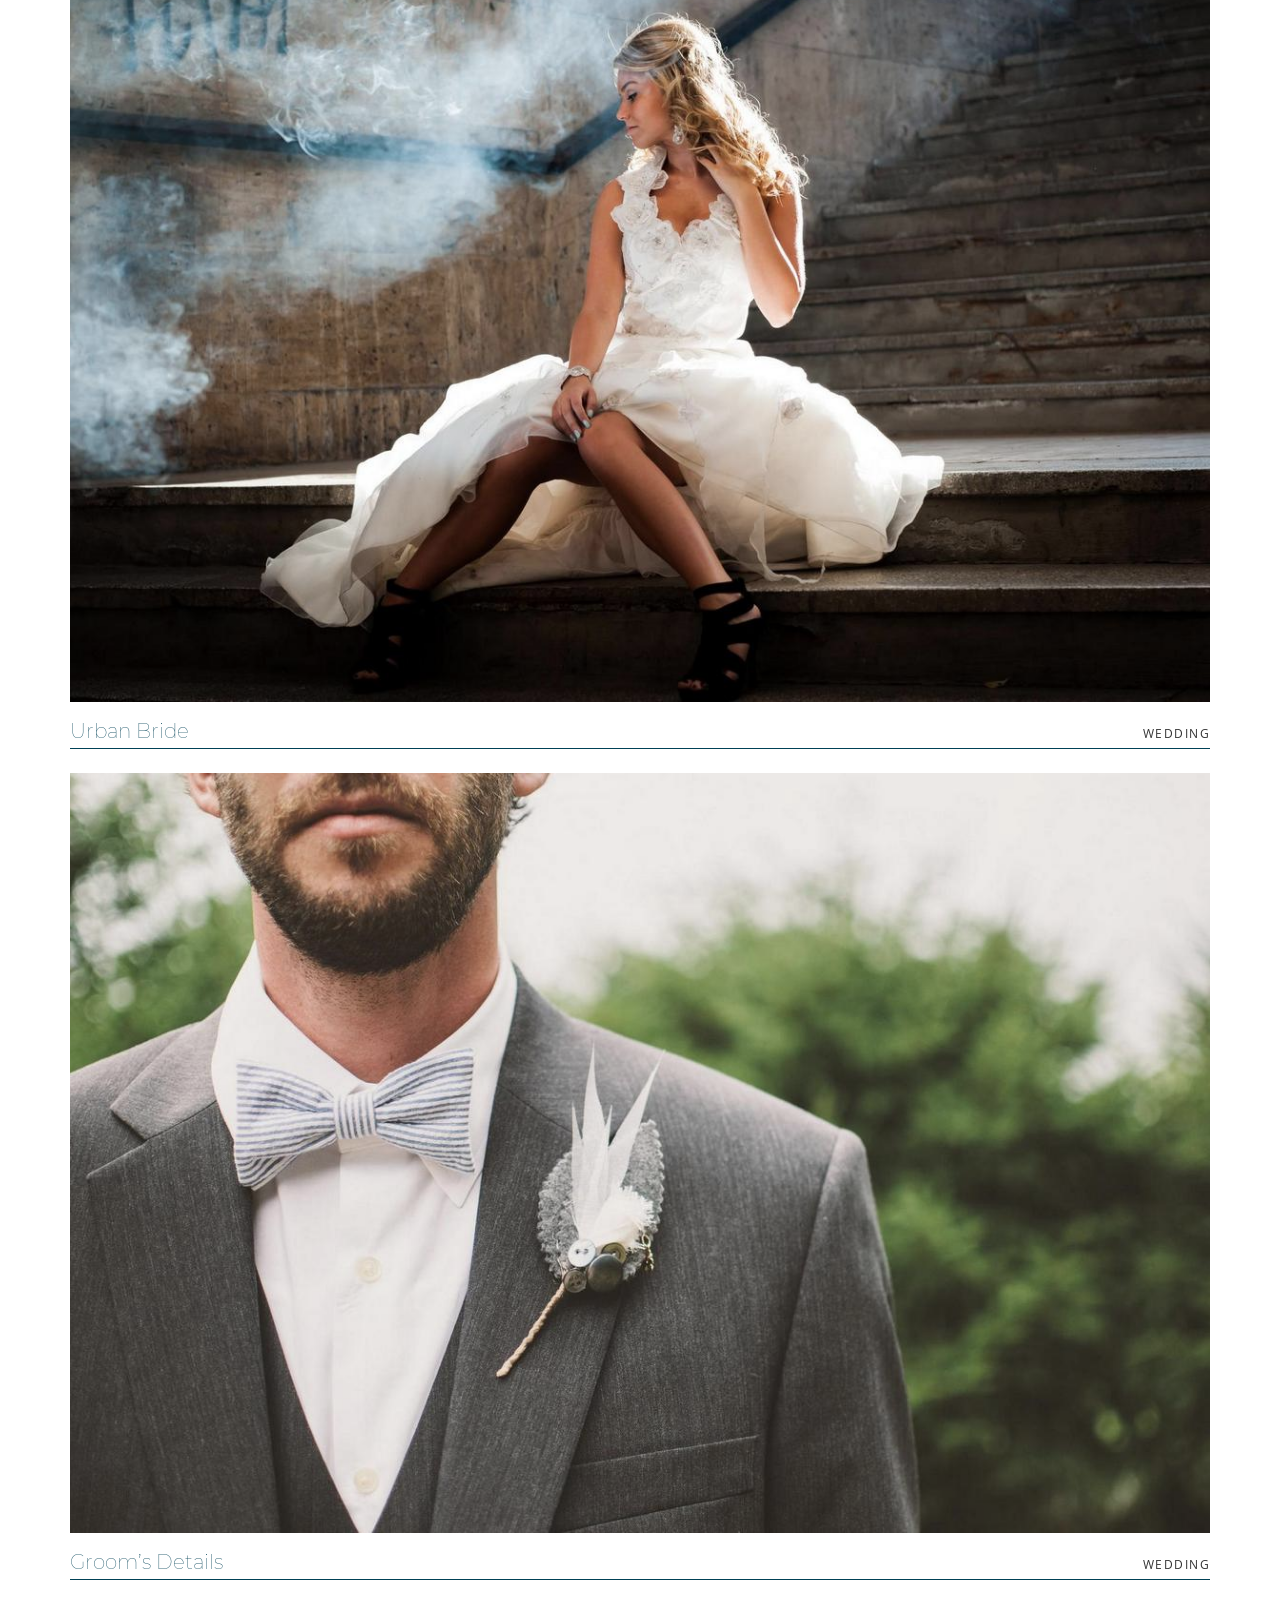
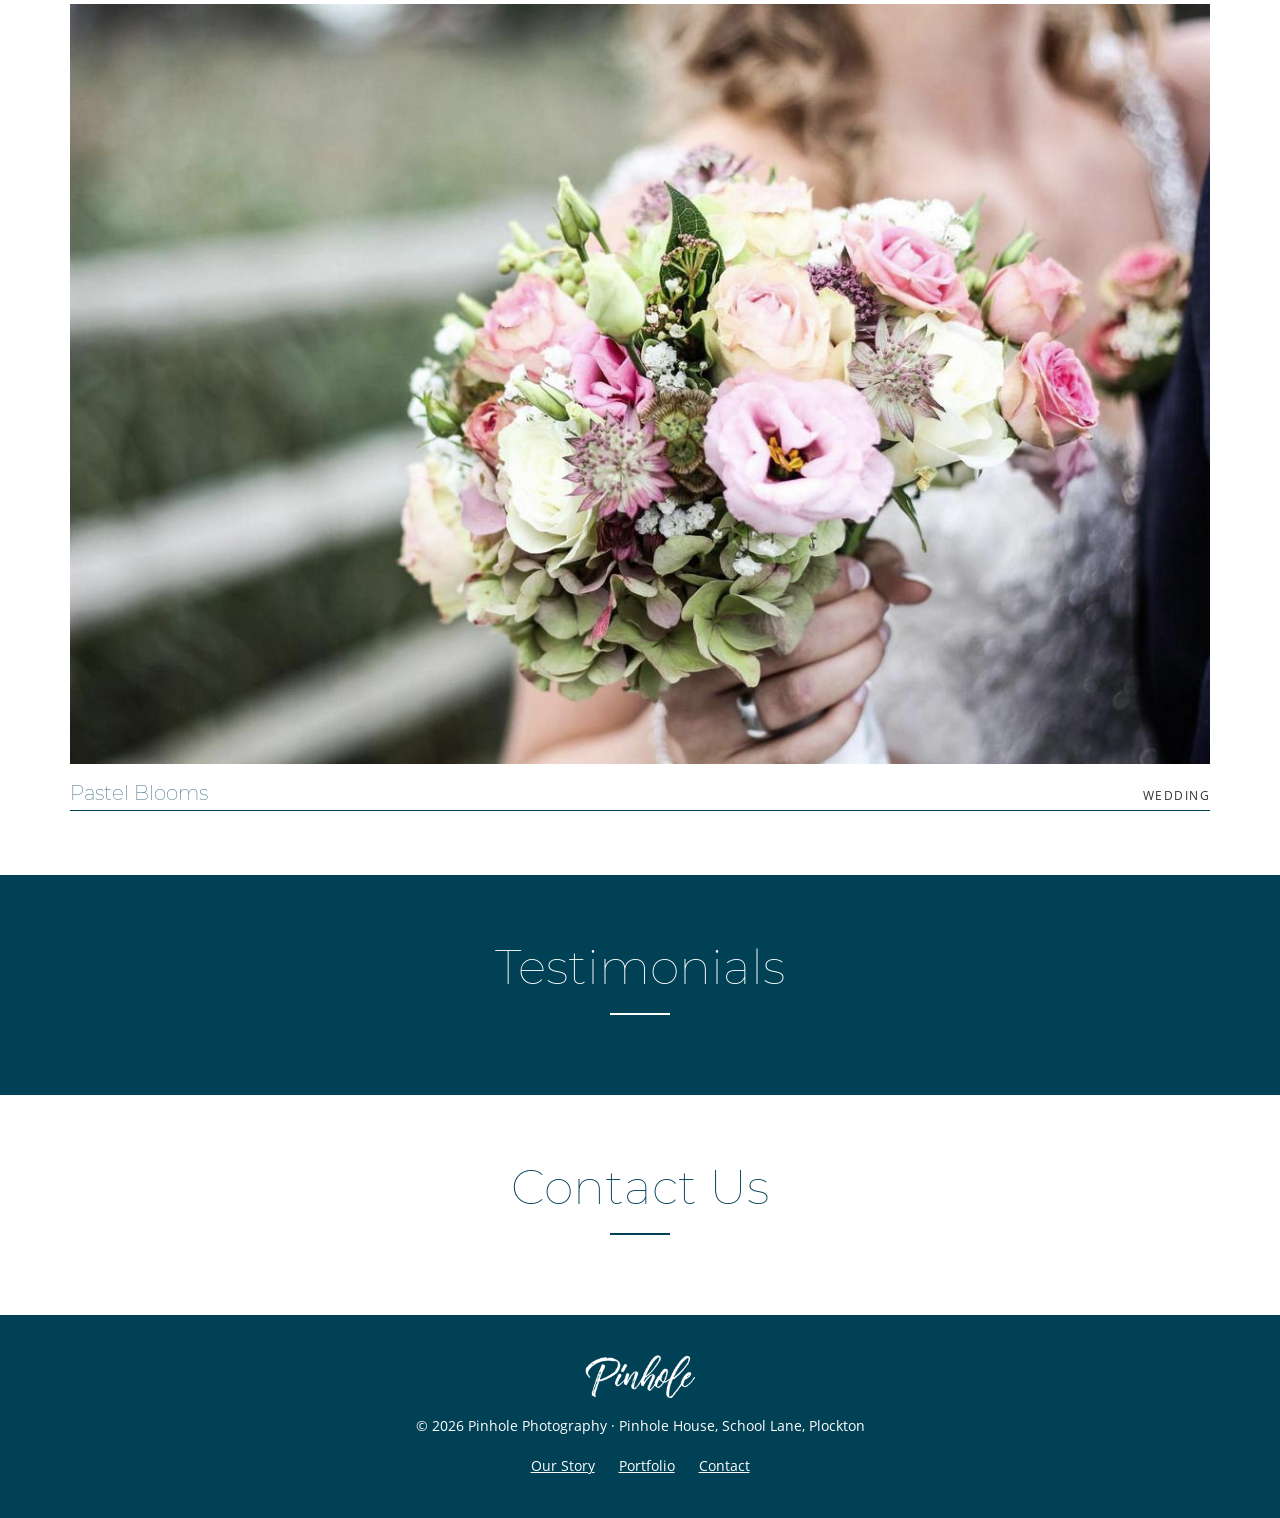
==== commit f3b49b9c: "Add Our Portfolio gallery Nine photos (seven weddings, two interiors) in a list of figures, each wit" ====
--- a/index.html
+++ b/index.html
@@ -78,6 +78,66 @@
     <section class="section" id="portfolio" aria-labelledby="portfolio-title">
       <div class="container">
         <h2 id="portfolio-title">Our Portfolio</h2>
+        <div class="section-intro">
+          <p class="lead">Take a look at some of our work</p>
+          <p>We are a creative agency that enjoys our work and everything we do; our portfolio is our shop window &ndash; so here are just a few selected examples from a collection of projects that we&rsquo;ve had the pleasure of working on.</p>
+        </div>
+        <ul class="gallery" role="list">
+          <li>
+            <figure>
+              <img src="assets/images/pinhole_wedding_17.jpg" alt="Newlyweds walk down stone steps through a shower of confetti, the bride holding pink peonies" width="1200" height="800" loading="lazy">
+              <figcaption><span class="caption-title">Confetti Steps</span> <span class="caption-tag">Wedding</span></figcaption>
+            </figure>
+          </li>
+          <li>
+            <figure>
+              <img src="assets/images/pinhole_interior_16.jpg" alt="Minimal dining space with a bonsai tree on an oak table and white sculptural chairs" width="1200" height="1071" loading="lazy">
+              <figcaption><span class="caption-title">Bonsai &amp; Oak</span> <span class="caption-tag">Interiors</span></figcaption>
+            </figure>
+          </li>
+          <li>
+            <figure>
+              <img src="assets/images/pinhole_wedding_18.jpg" alt="Bride and groom walk at night between guests holding lit sparklers" width="1200" height="800" loading="lazy">
+              <figcaption><span class="caption-title">Sparkler Send-off</span> <span class="caption-tag">Wedding</span></figcaption>
+            </figure>
+          </li>
+          <li>
+            <figure>
+              <img src="assets/images/pinhole_wedding_16.jpg" alt="Bride in a lace dress holds a loose bouquet of cream roses against a dark background" width="1200" height="800" loading="lazy">
+              <figcaption><span class="caption-title">Wild Bouquet</span> <span class="caption-tag">Wedding</span></figcaption>
+            </figure>
+          </li>
+          <li>
+            <figure>
+              <img src="assets/images/pinhole_wedding_26.jpg" alt="Bride and groom laughing together, the groom in a blue suit and peach bow tie" width="1200" height="800" loading="lazy">
+              <figcaption><span class="caption-title">First Laugh</span> <span class="caption-tag">Wedding</span></figcaption>
+            </figure>
+          </li>
+          <li>
+            <figure>
+              <img src="assets/images/pinhole_interior_29.jpg" alt="Striped, textured cushions on crisp white bedding in a bright hotel room" width="1200" height="800" loading="lazy">
+              <figcaption><span class="caption-title">Hotel Linen</span> <span class="caption-tag">Interiors</span></figcaption>
+            </figure>
+          </li>
+          <li>
+            <figure>
+              <img src="assets/images/pinhole_wedding_25.jpg" alt="Bride in a white gown sits on concrete steps as smoke drifts past" width="1200" height="799" loading="lazy">
+              <figcaption><span class="caption-title">Urban Bride</span> <span class="caption-tag">Wedding</span></figcaption>
+            </figure>
+          </li>
+          <li>
+            <figure>
+              <img src="assets/images/pinhole_wedding_23.jpg" alt="Close-up of a groom's grey suit with a striped bow tie and feather buttonhole" width="1200" height="797" loading="lazy">
+              <figcaption><span class="caption-title">Groom&rsquo;s Details</span> <span class="caption-tag">Wedding</span></figcaption>
+            </figure>
+          </li>
+          <li>
+            <figure>
+              <img src="assets/images/pinhole_wedding_30.jpg" alt="Bride holds a pastel bouquet of pink roses, lisianthus and astrantia" width="1200" height="800" loading="lazy">
+              <figcaption><span class="caption-title">Pastel Blooms</span> <span class="caption-tag">Wedding</span></figcaption>
+            </figure>
+          </li>
+        </ul>
       </div>
     </section>
 
--- a/css/styles.css
+++ b/css/styles.css
@@ -324,6 +324,59 @@
   margin-inline: auto;
 }
 
+/* ---------- Portfolio ---------- */
+
+.lead {
+  font-family: var(--font-heading);
+  font-size: 1.5rem;
+  color: var(--brand);
+}
+
+.gallery {
+  display: grid;
+  gap: 1.5rem;
+  margin: 0;
+  padding: 0;
+  list-style: none;
+}
+
+.gallery figure {
+  margin: 0;
+}
+
+.gallery img {
+  width: 100%;
+  aspect-ratio: 3 / 2;
+  object-fit: cover;
+  filter: saturate(0.85);
+  transition: filter 0.3s ease;
+}
+
+.gallery li:hover img {
+  filter: saturate(1.1) brightness(1.05);
+}
+
+.gallery figcaption {
+  display: flex;
+  align-items: baseline;
+  justify-content: space-between;
+  gap: 1rem;
+  padding: 0.75rem 0 0;
+  border-bottom: 1px solid var(--brand);
+}
+
+.caption-title {
+  font-family: var(--font-heading);
+  font-size: 1.25rem;
+  color: var(--brand);
+}
+
+.caption-tag {
+  font-size: 0.75rem;
+  letter-spacing: 0.12em;
+  text-transform: uppercase;
+}
+
 /* ---------- Footer ---------- */
 
 .site-footer {
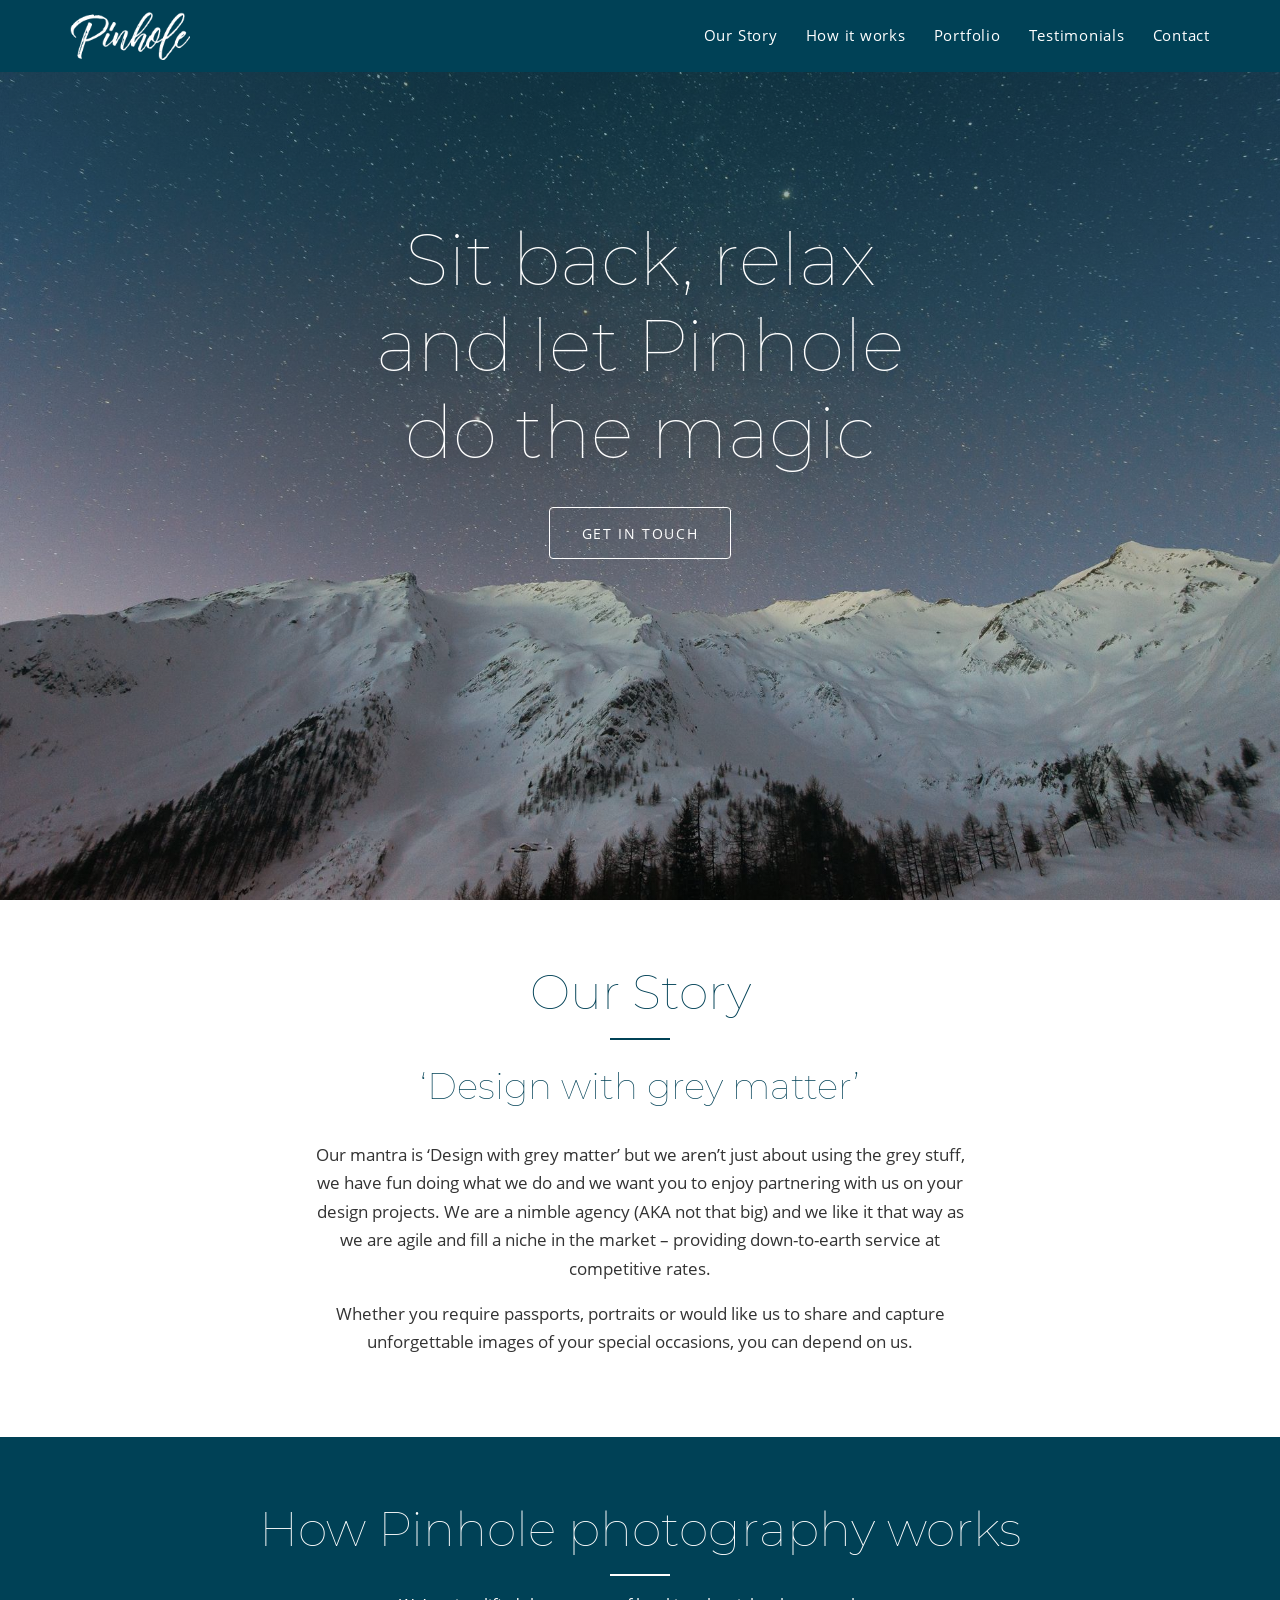
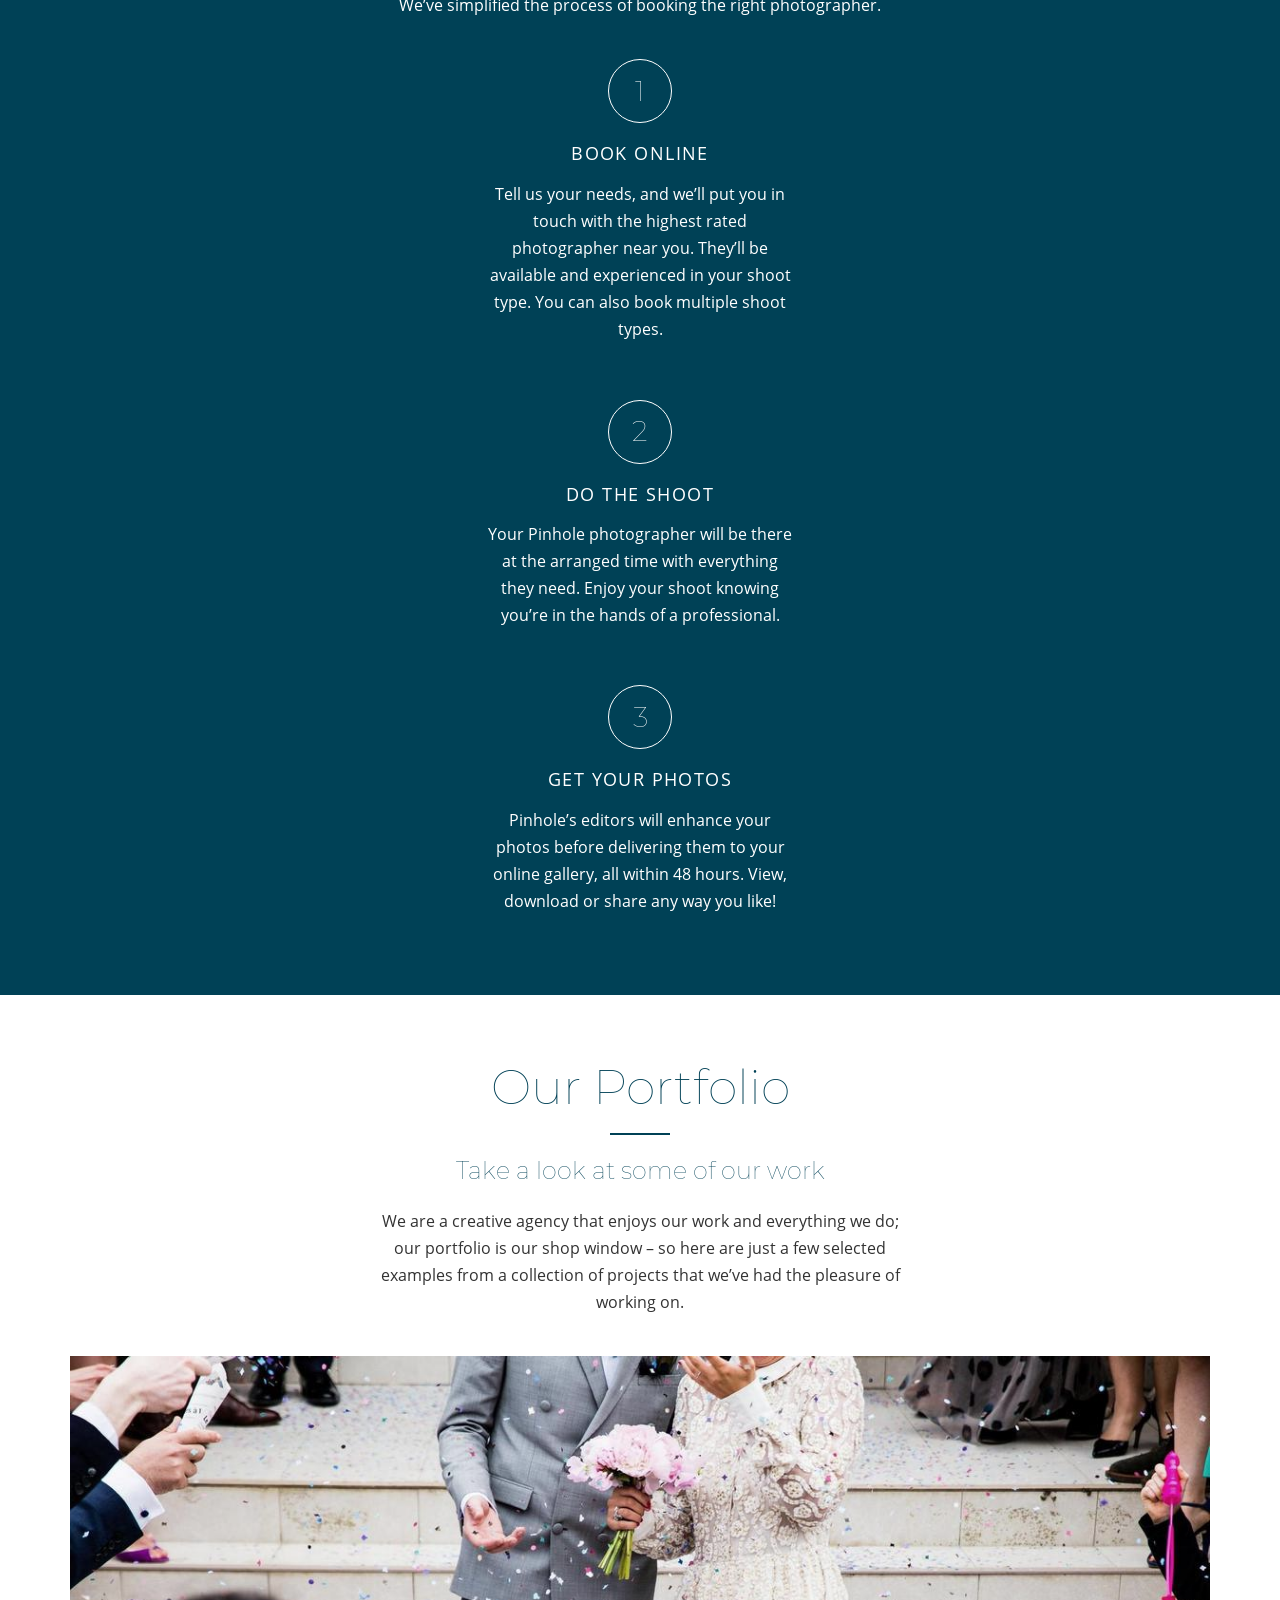
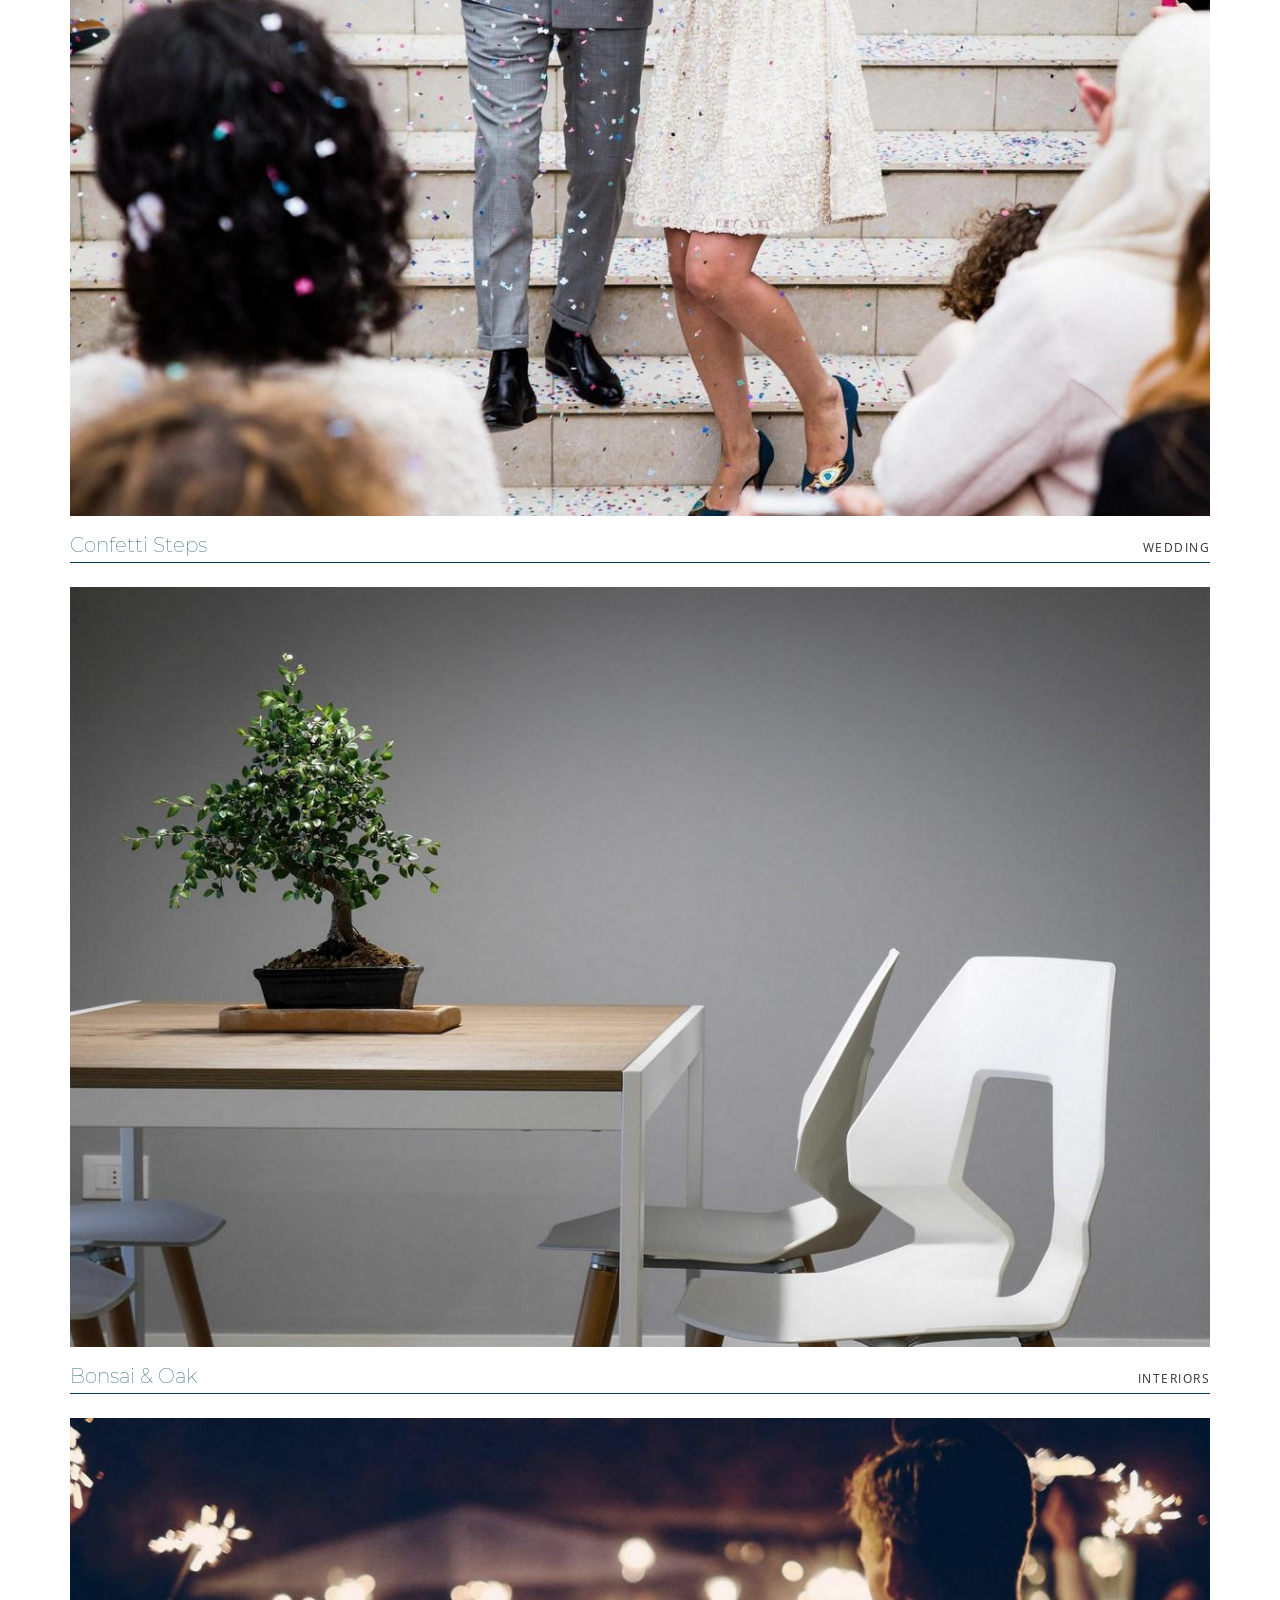
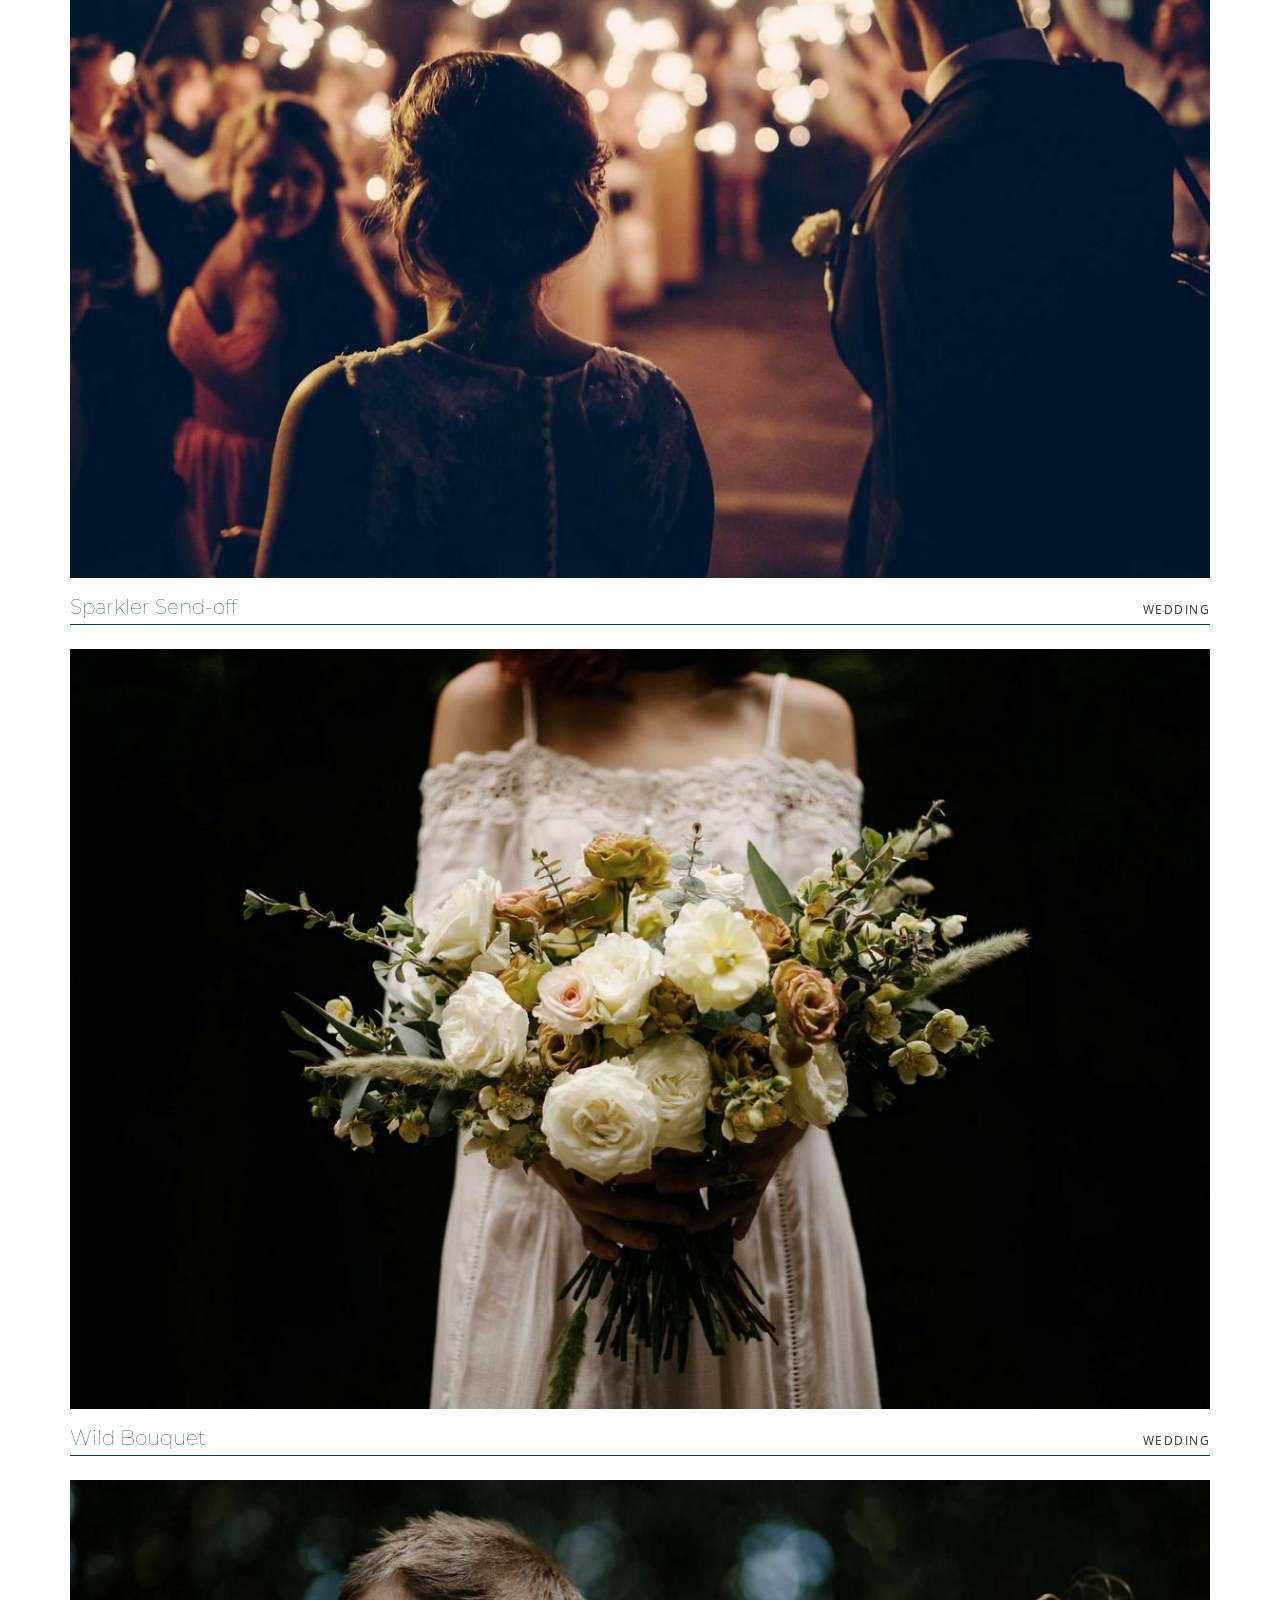
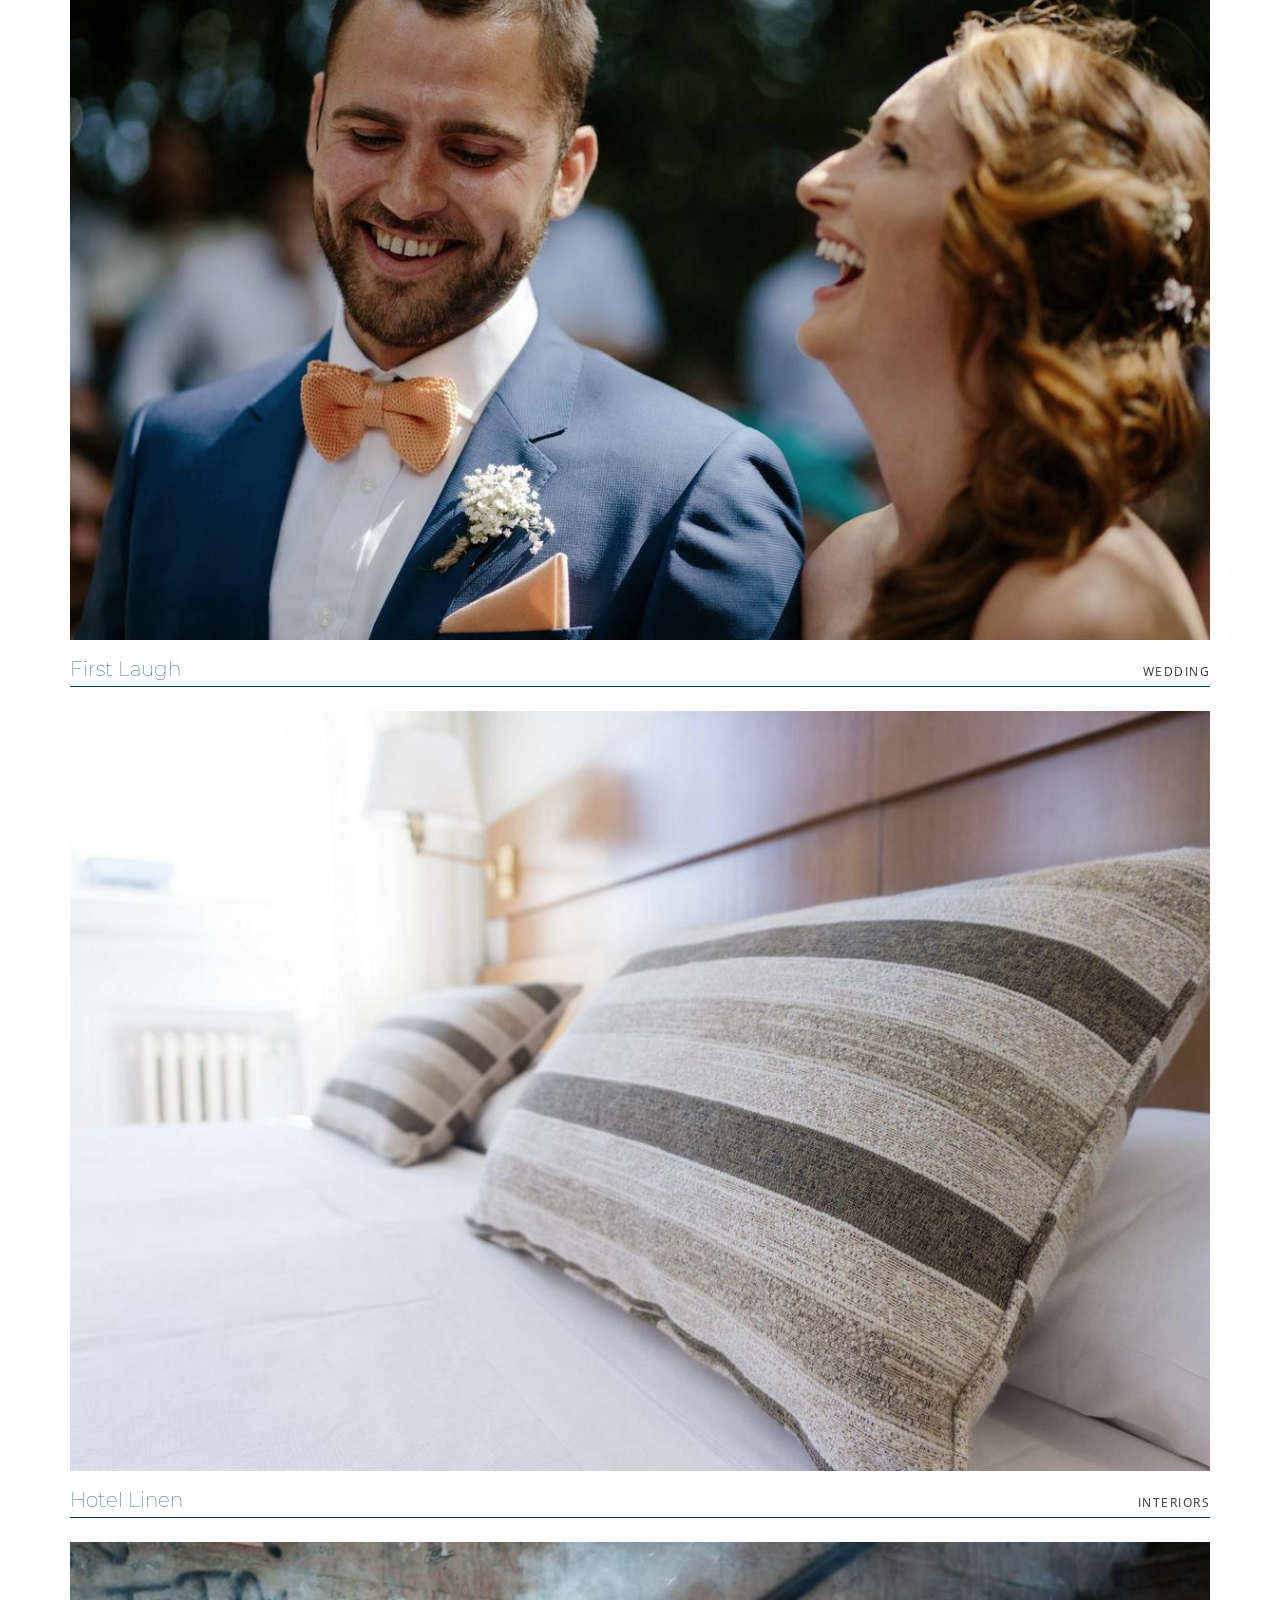
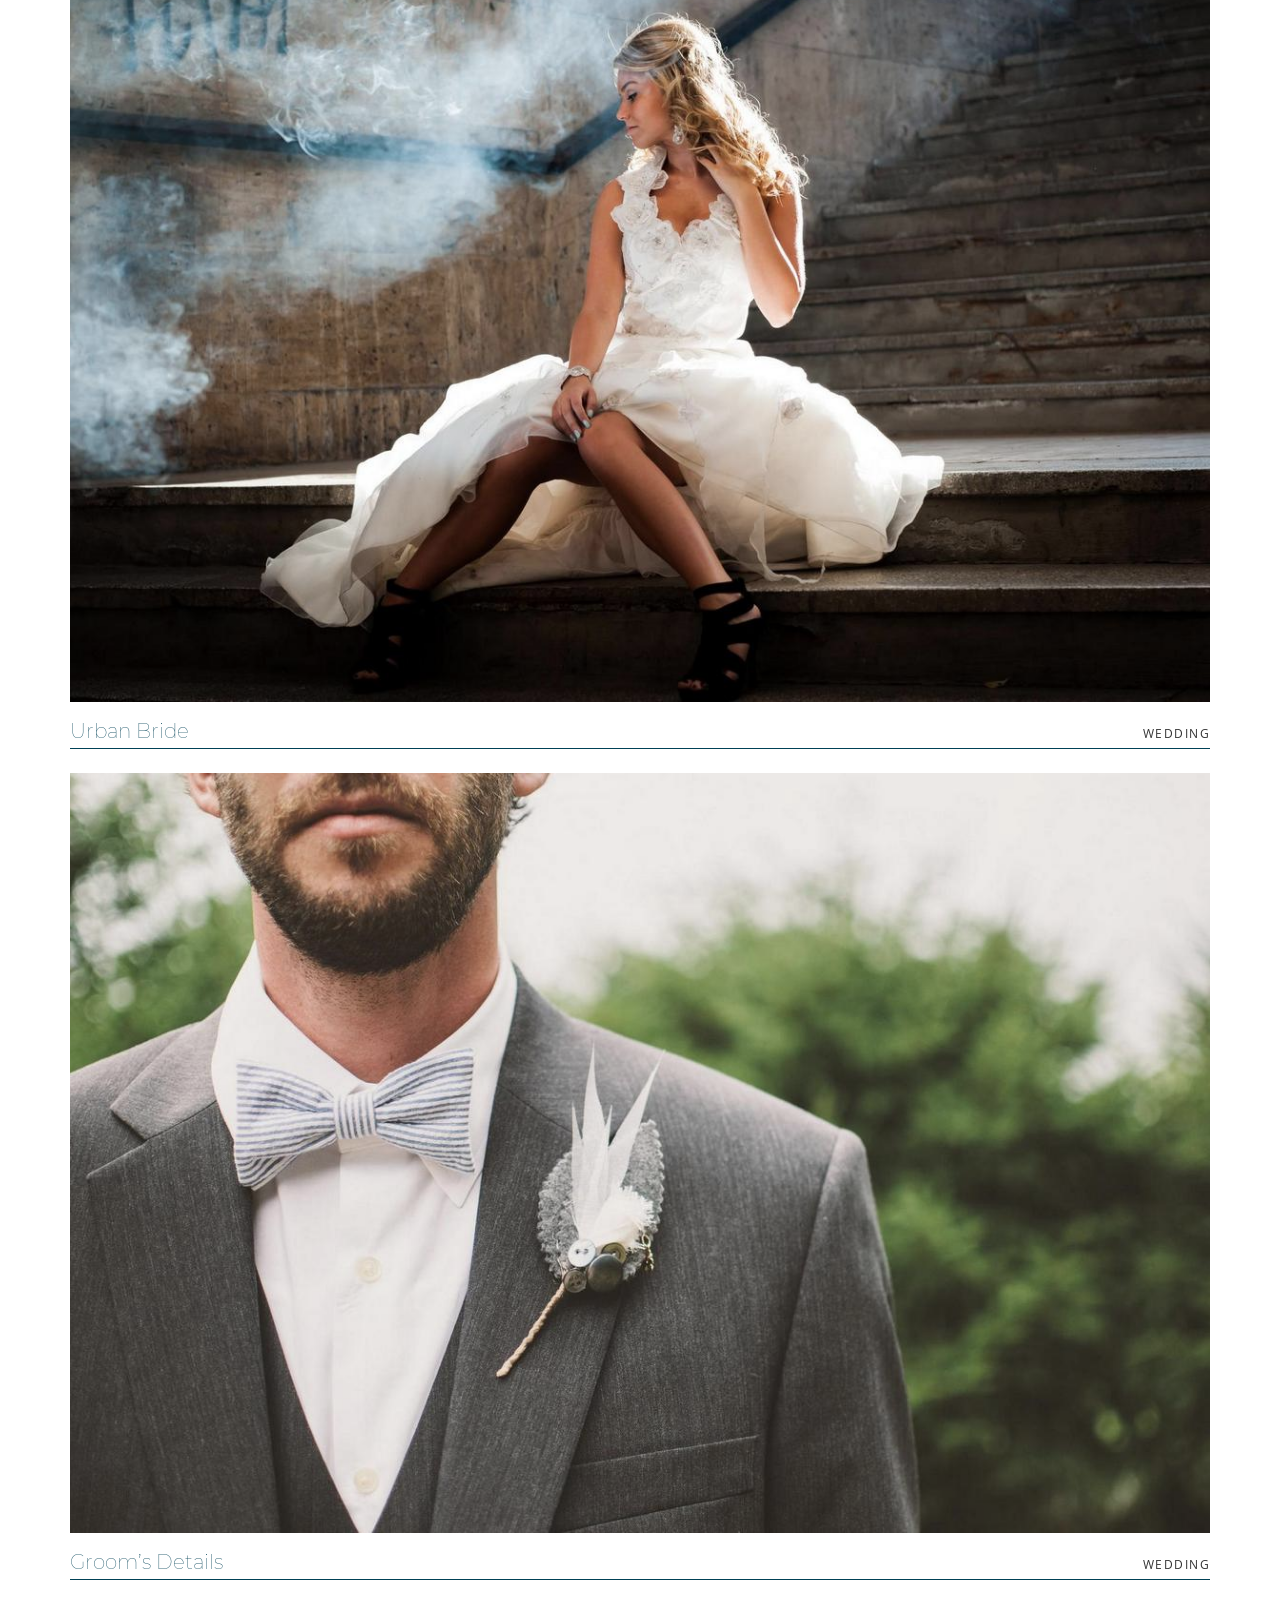
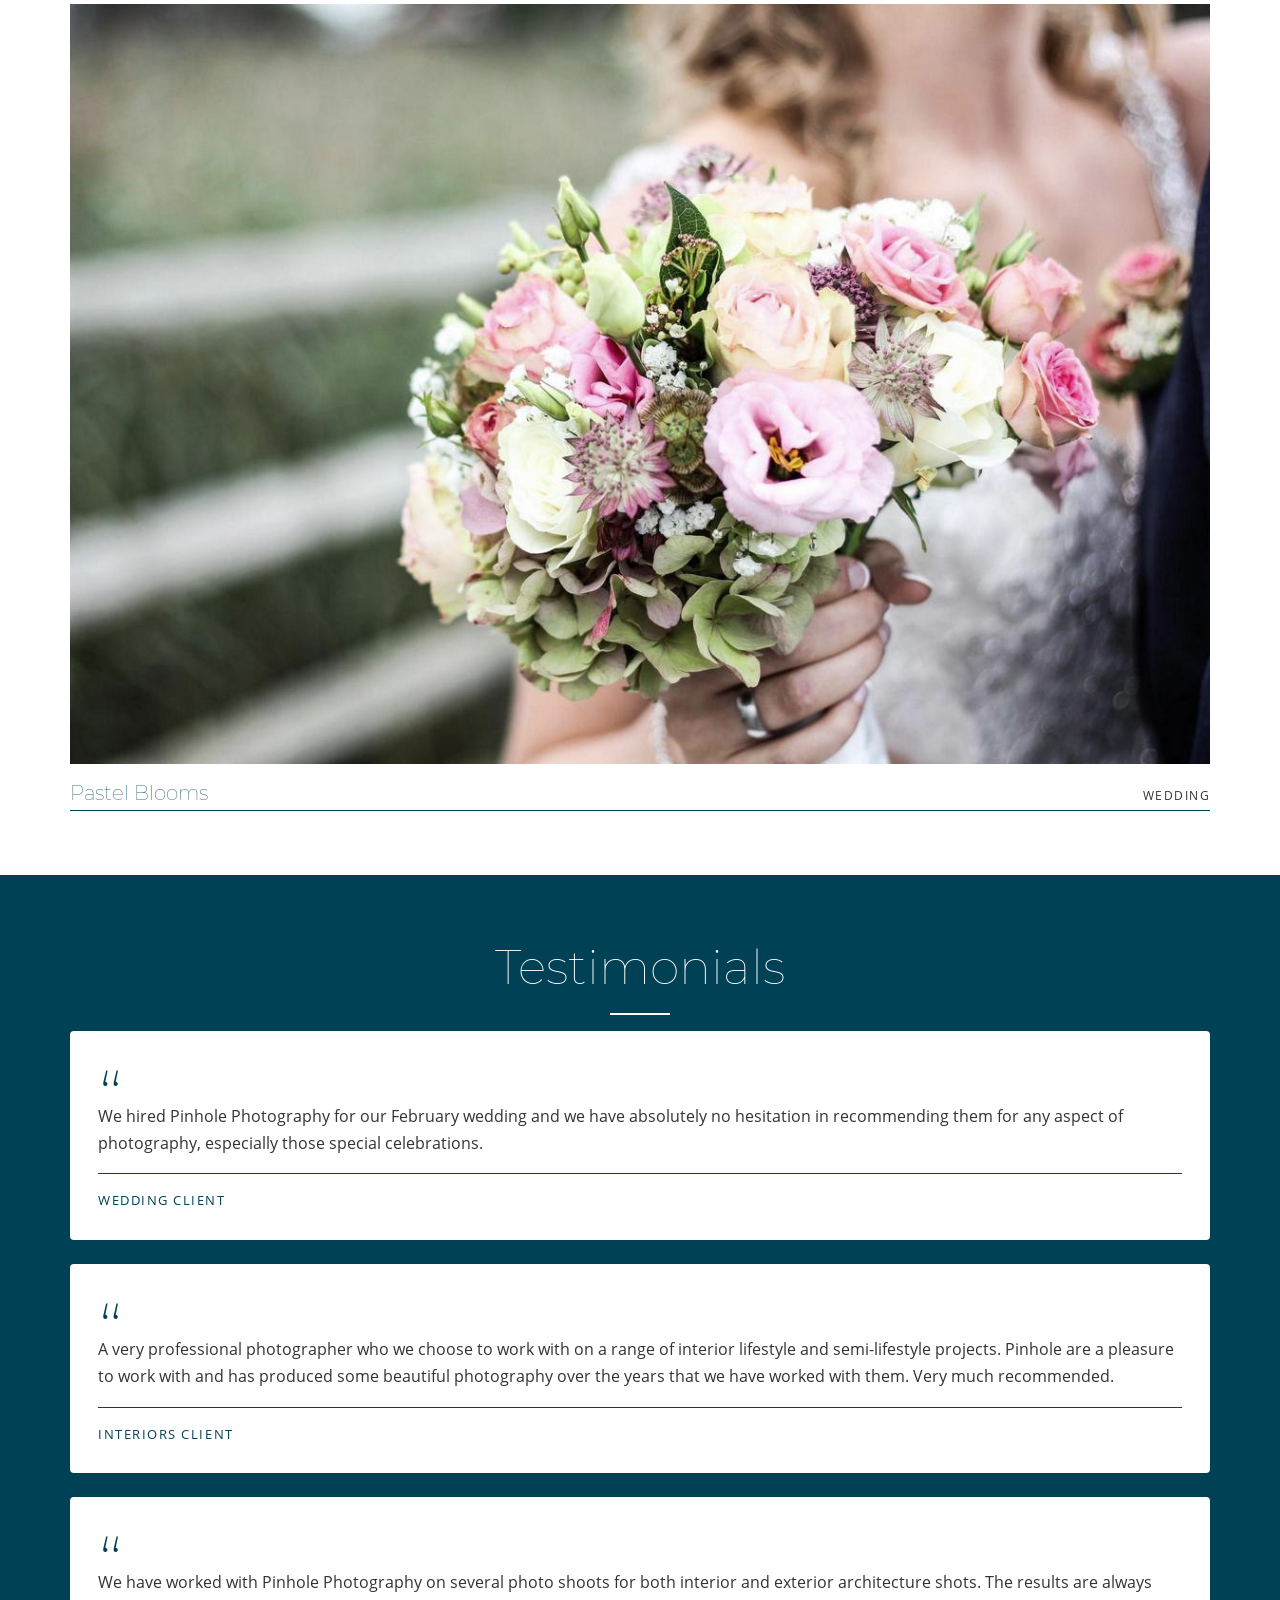
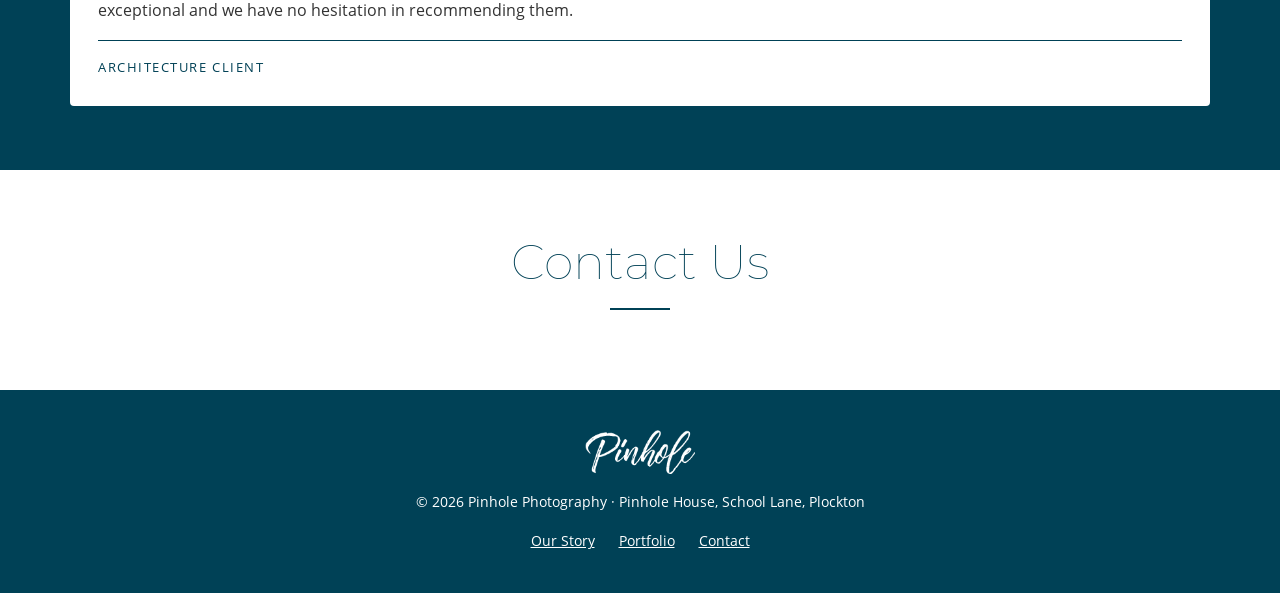
==== commit 92394310: "Add Testimonials section The three client quotes from the brief as figure/blockquote cards on the br" ====
--- a/index.html
+++ b/index.html
@@ -144,6 +144,26 @@
     <section class="section section-alt" id="testimonials" aria-labelledby="testimonials-title">
       <div class="container">
         <h2 id="testimonials-title">Testimonials</h2>
+        <div class="testimonials">
+          <figure class="testimonial">
+            <blockquote>
+              <p>We hired Pinhole Photography for our February wedding and we have absolutely no hesitation in recommending them for any aspect of photography, especially those special celebrations.</p>
+            </blockquote>
+            <figcaption>Wedding client</figcaption>
+          </figure>
+          <figure class="testimonial">
+            <blockquote>
+              <p>A very professional photographer who we choose to work with on a range of interior lifestyle and semi-lifestyle projects. Pinhole are a pleasure to work with and has produced some beautiful photography over the years that we have worked with them. Very much recommended.</p>
+            </blockquote>
+            <figcaption>Interiors client</figcaption>
+          </figure>
+          <figure class="testimonial">
+            <blockquote>
+              <p>We have worked with Pinhole Photography on several photo shoots for both interior and exterior architecture shots. The results are always exceptional and we have no hesitation in recommending them.</p>
+            </blockquote>
+            <figcaption>Architecture client</figcaption>
+          </figure>
+        </div>
       </div>
     </section>
 
--- a/css/styles.css
+++ b/css/styles.css
@@ -377,6 +377,47 @@
   text-transform: uppercase;
 }
 
+/* ---------- Testimonials ---------- */
+
+.testimonials {
+  display: grid;
+  gap: 1.5rem;
+}
+
+.testimonial {
+  display: flex;
+  flex-direction: column;
+  margin: 0;
+  padding: 2rem 1.75rem 1.75rem;
+  border-radius: var(--radius);
+  background: var(--light);
+  color: var(--text);
+}
+
+.testimonial blockquote {
+  flex: 1;
+  margin: 0;
+}
+
+.testimonial blockquote::before {
+  content: "\201C";
+  display: block;
+  height: 2.5rem;
+  font-family: var(--font-heading);
+  font-size: 5rem;
+  line-height: 1;
+  color: var(--brand);
+}
+
+.testimonial figcaption {
+  padding-top: 1rem;
+  border-top: 1px solid var(--brand);
+  font-size: 0.8rem;
+  letter-spacing: 0.12em;
+  text-transform: uppercase;
+  color: var(--brand);
+}
+
 /* ---------- Footer ---------- */
 
 .site-footer {
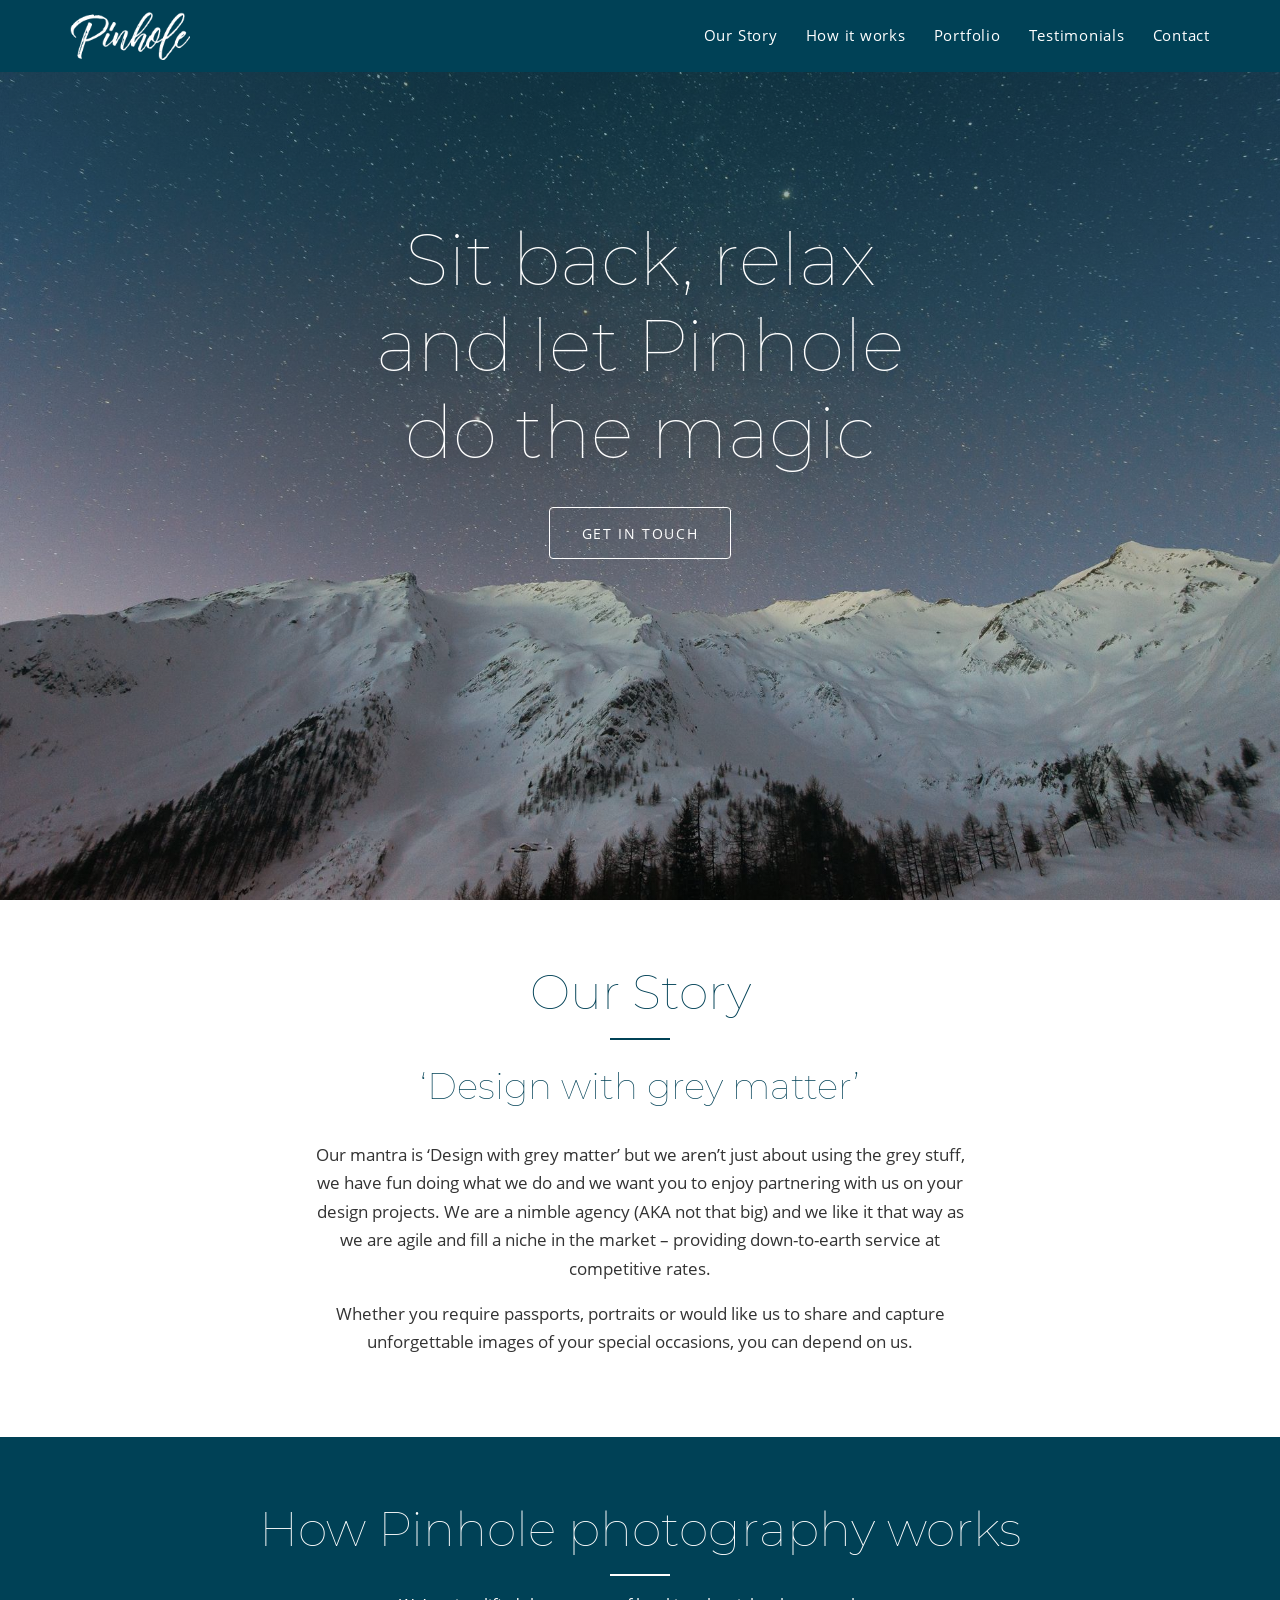
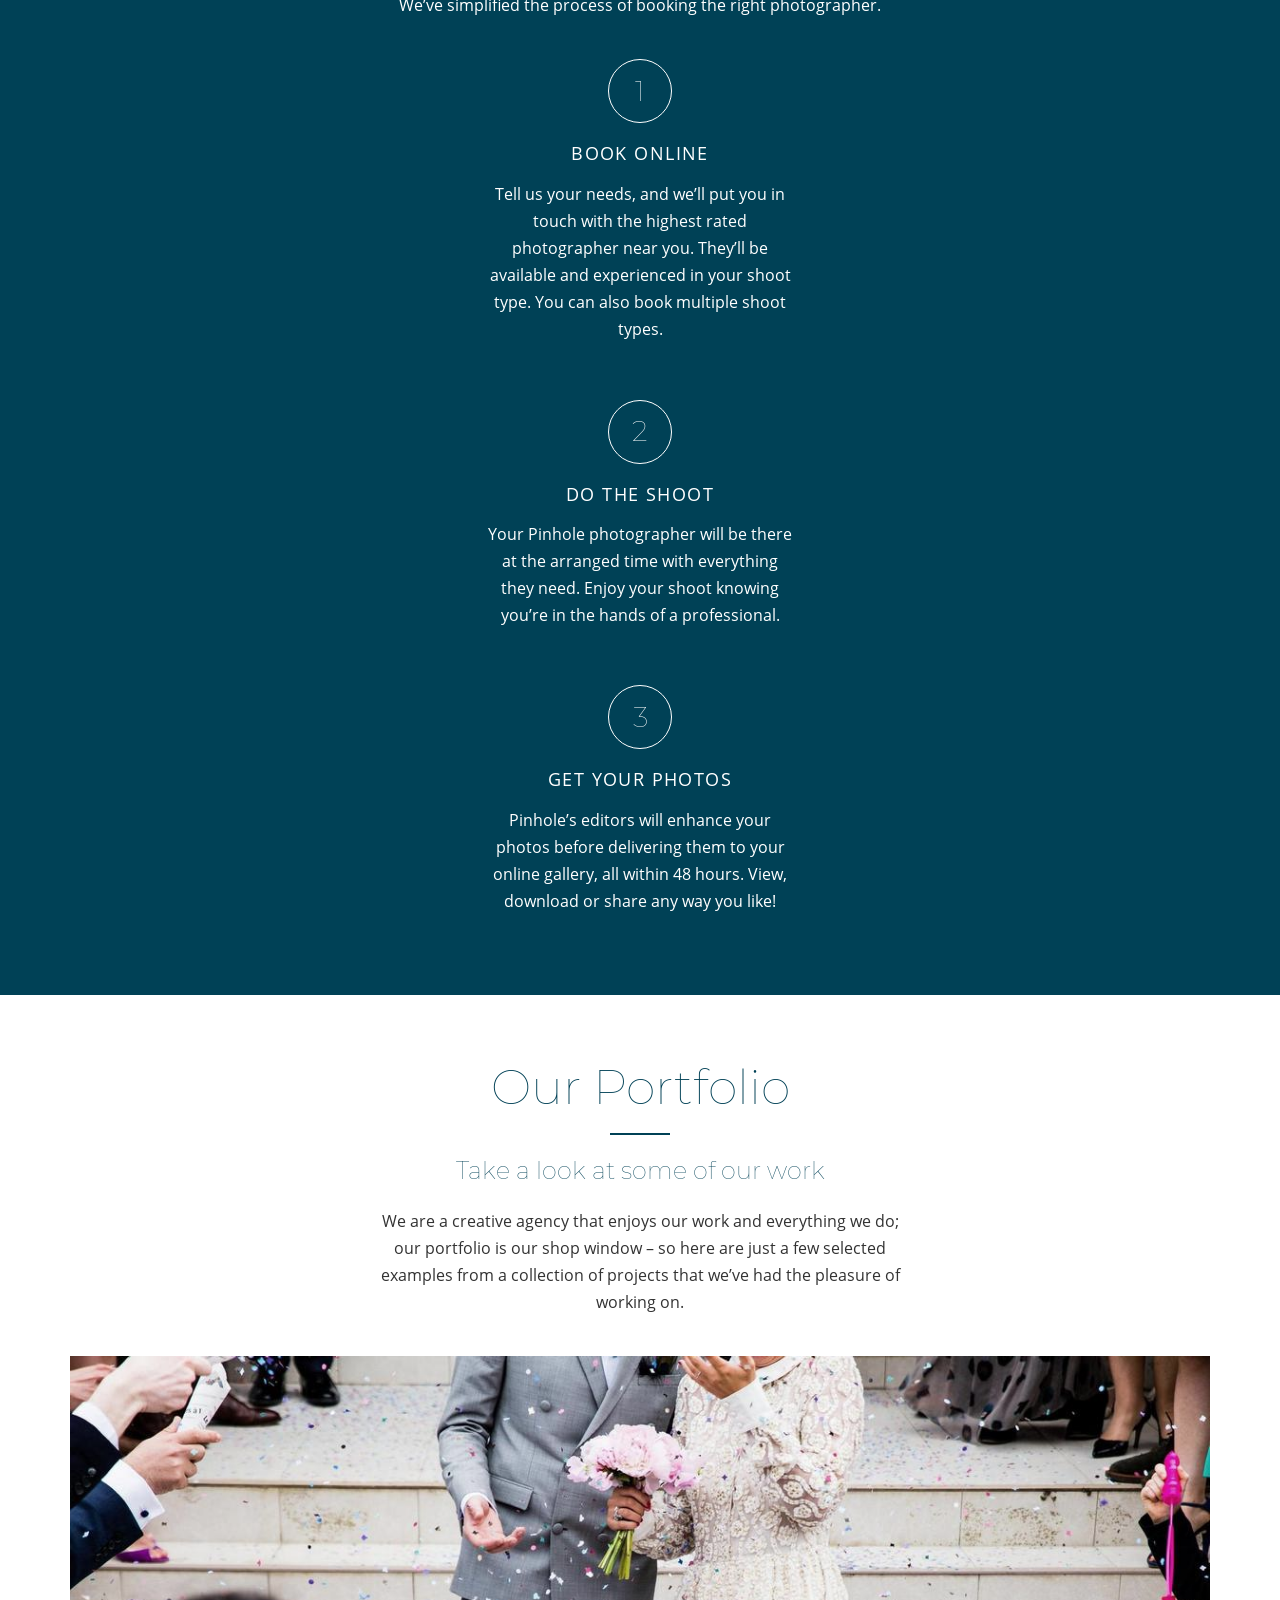
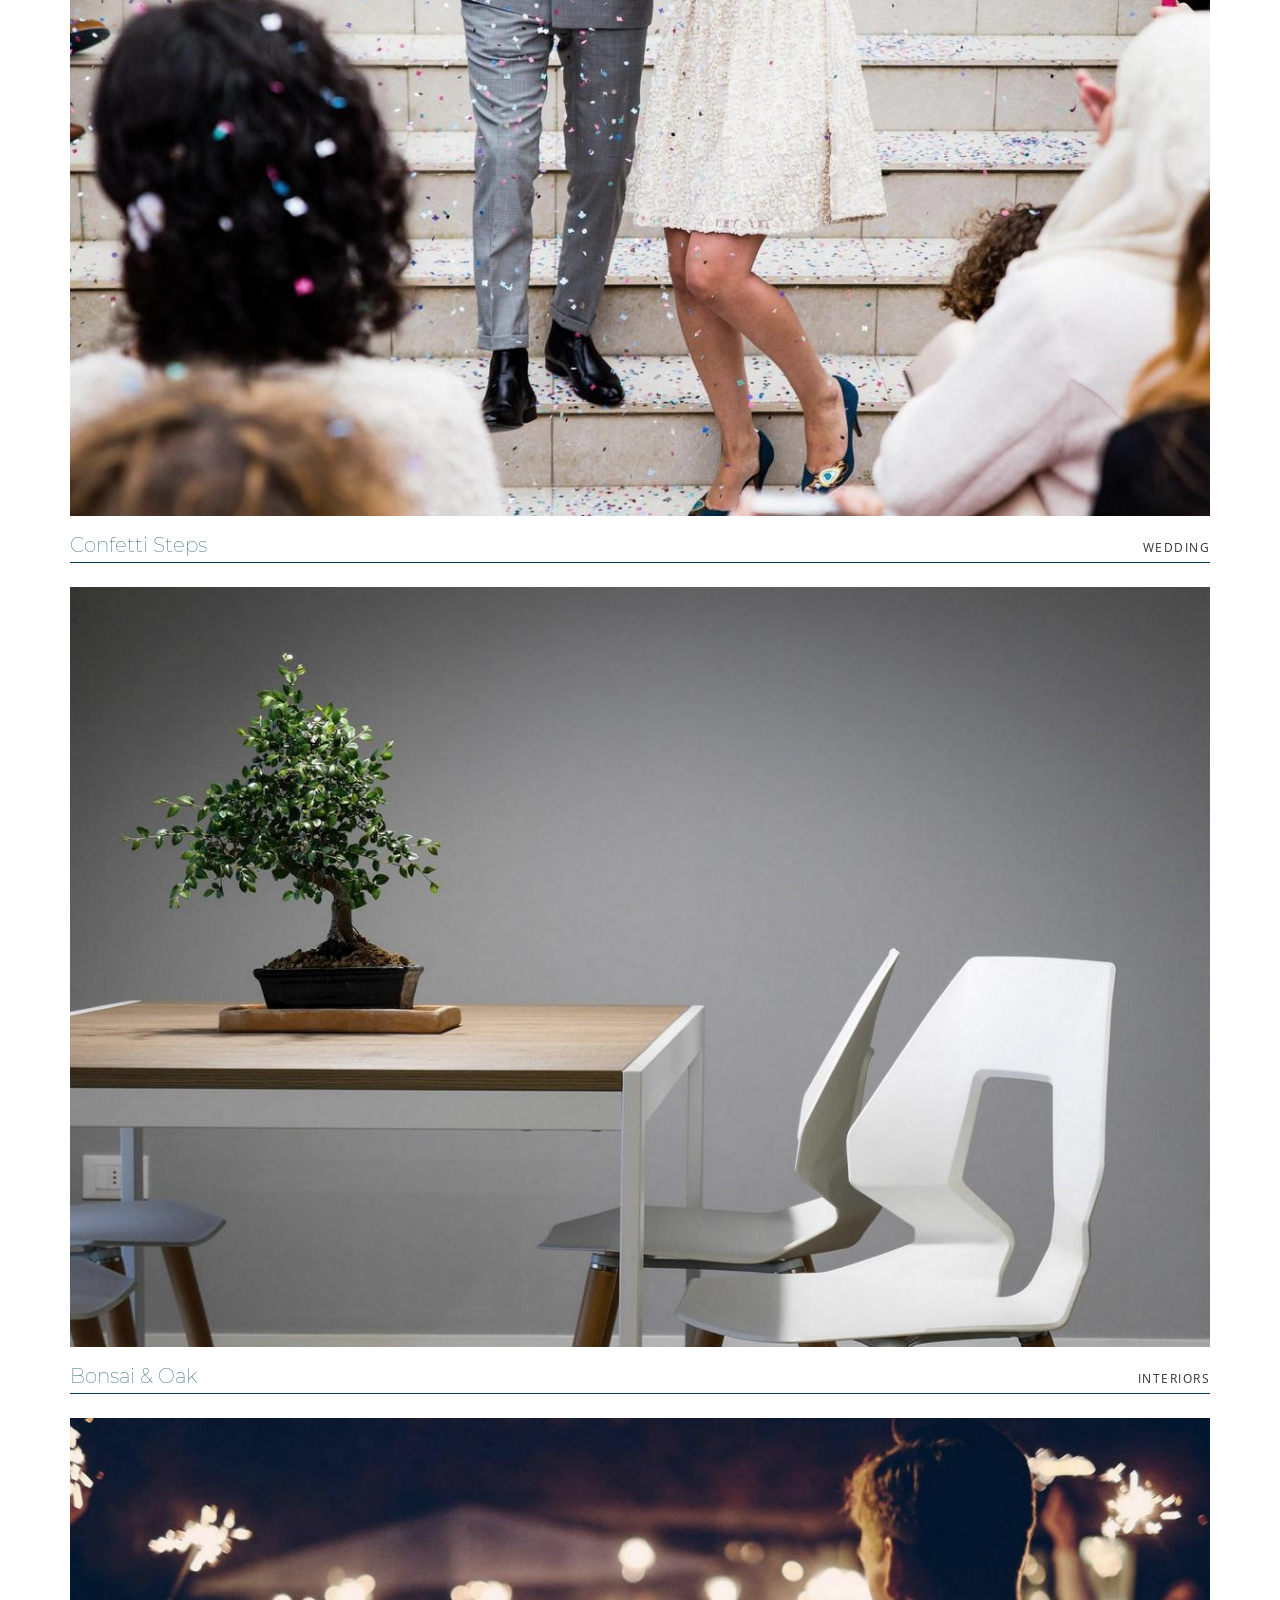
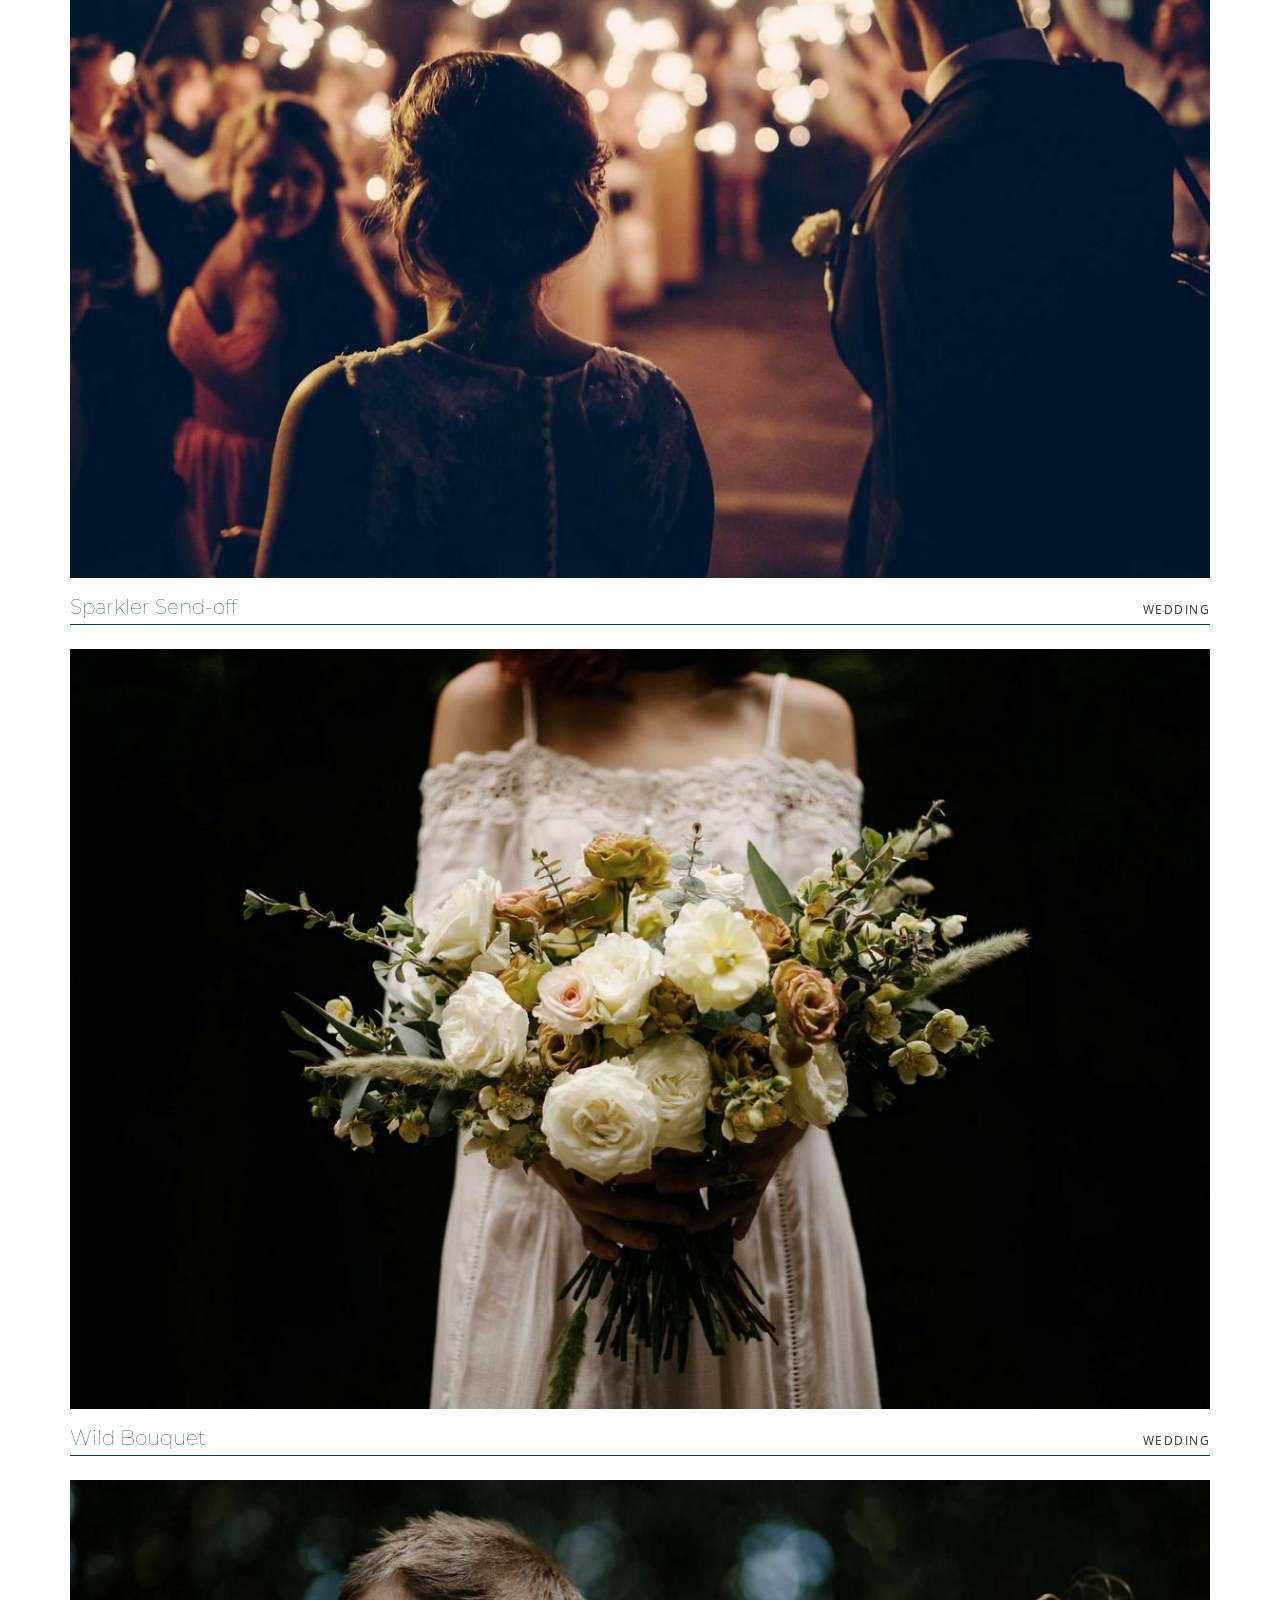
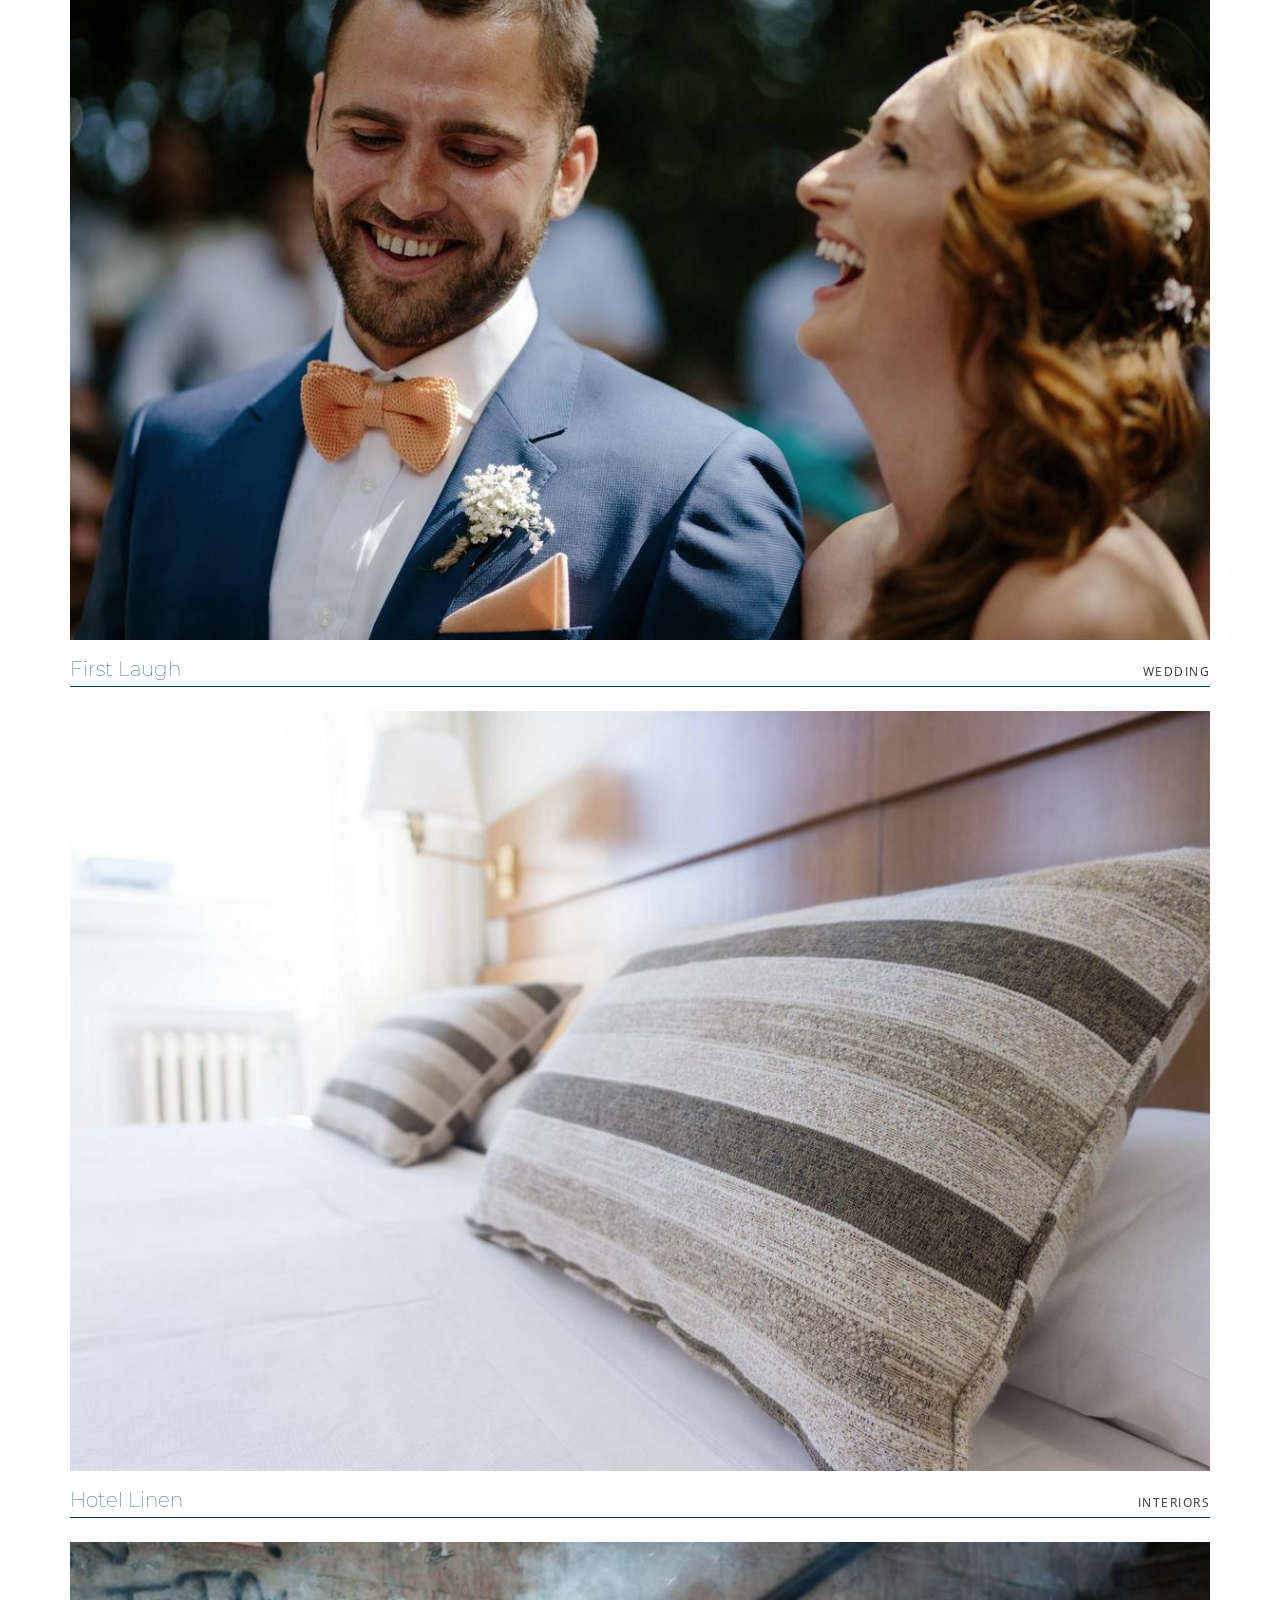
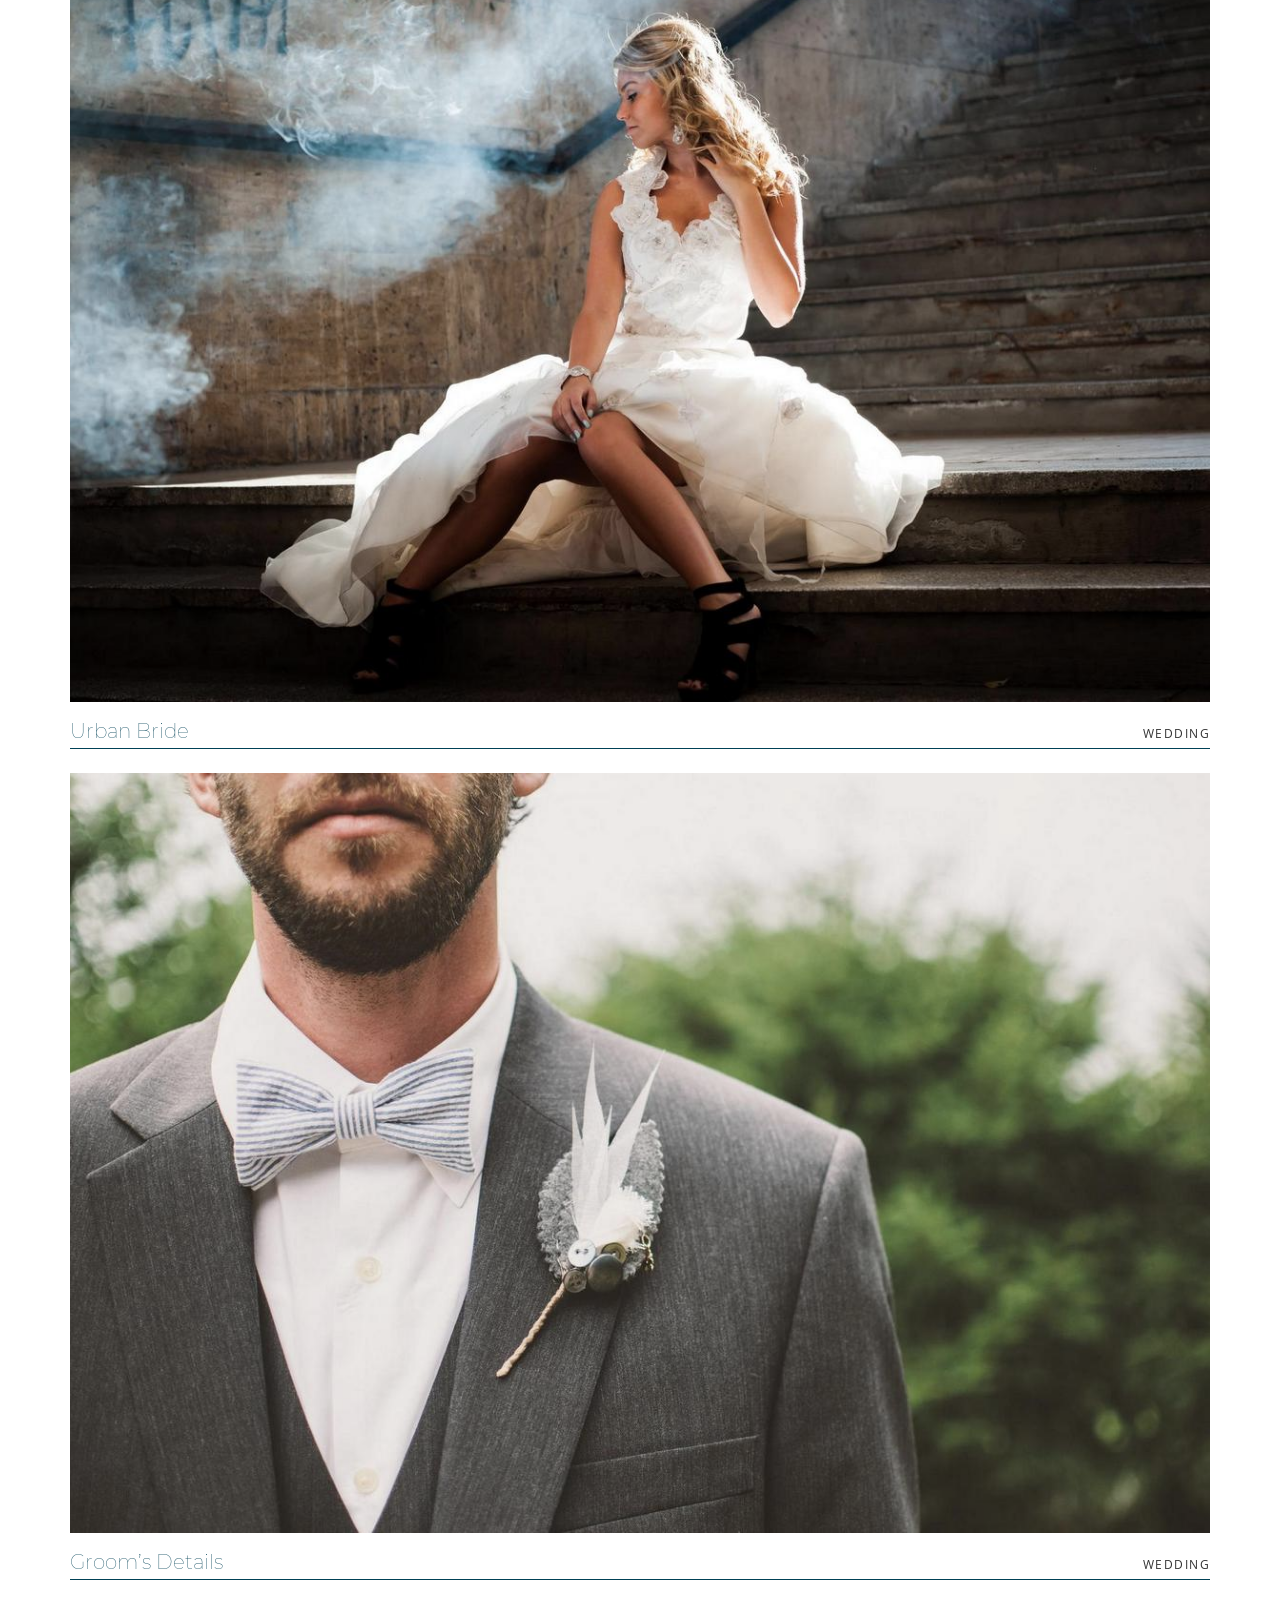
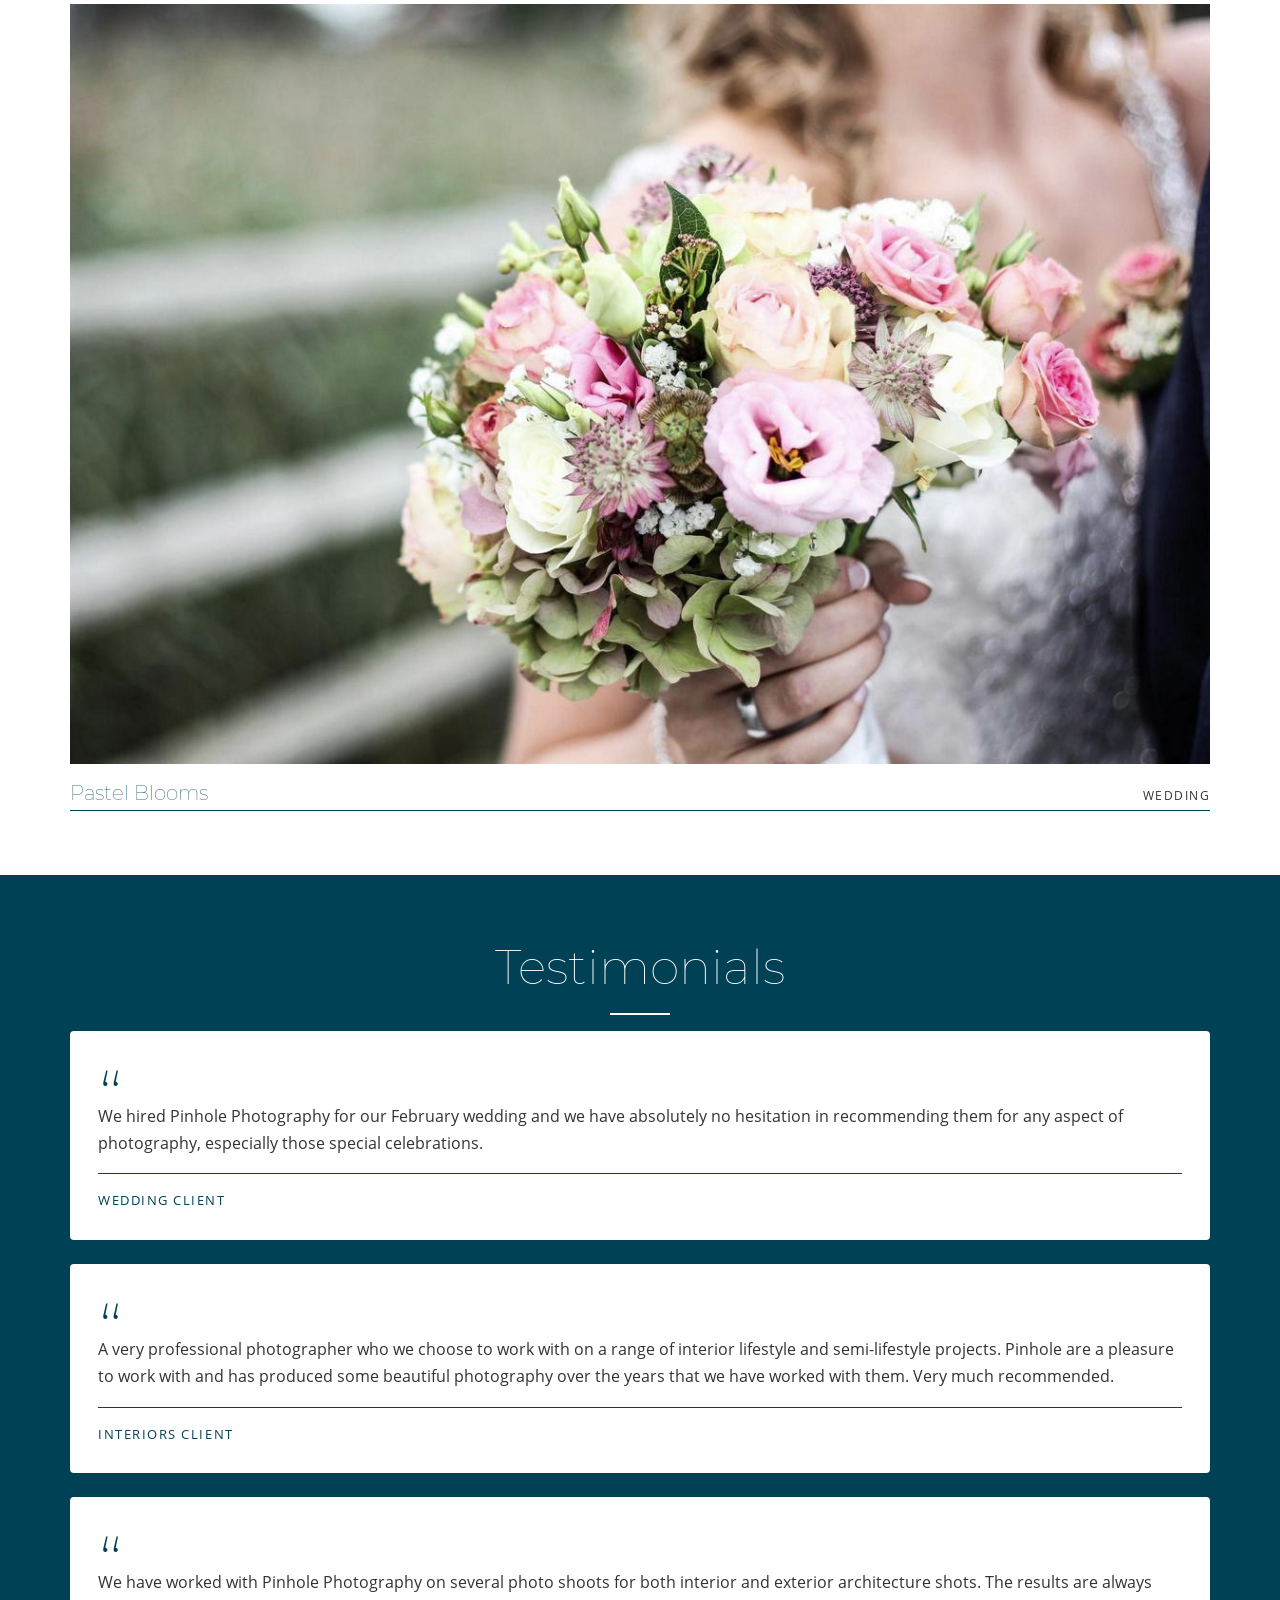
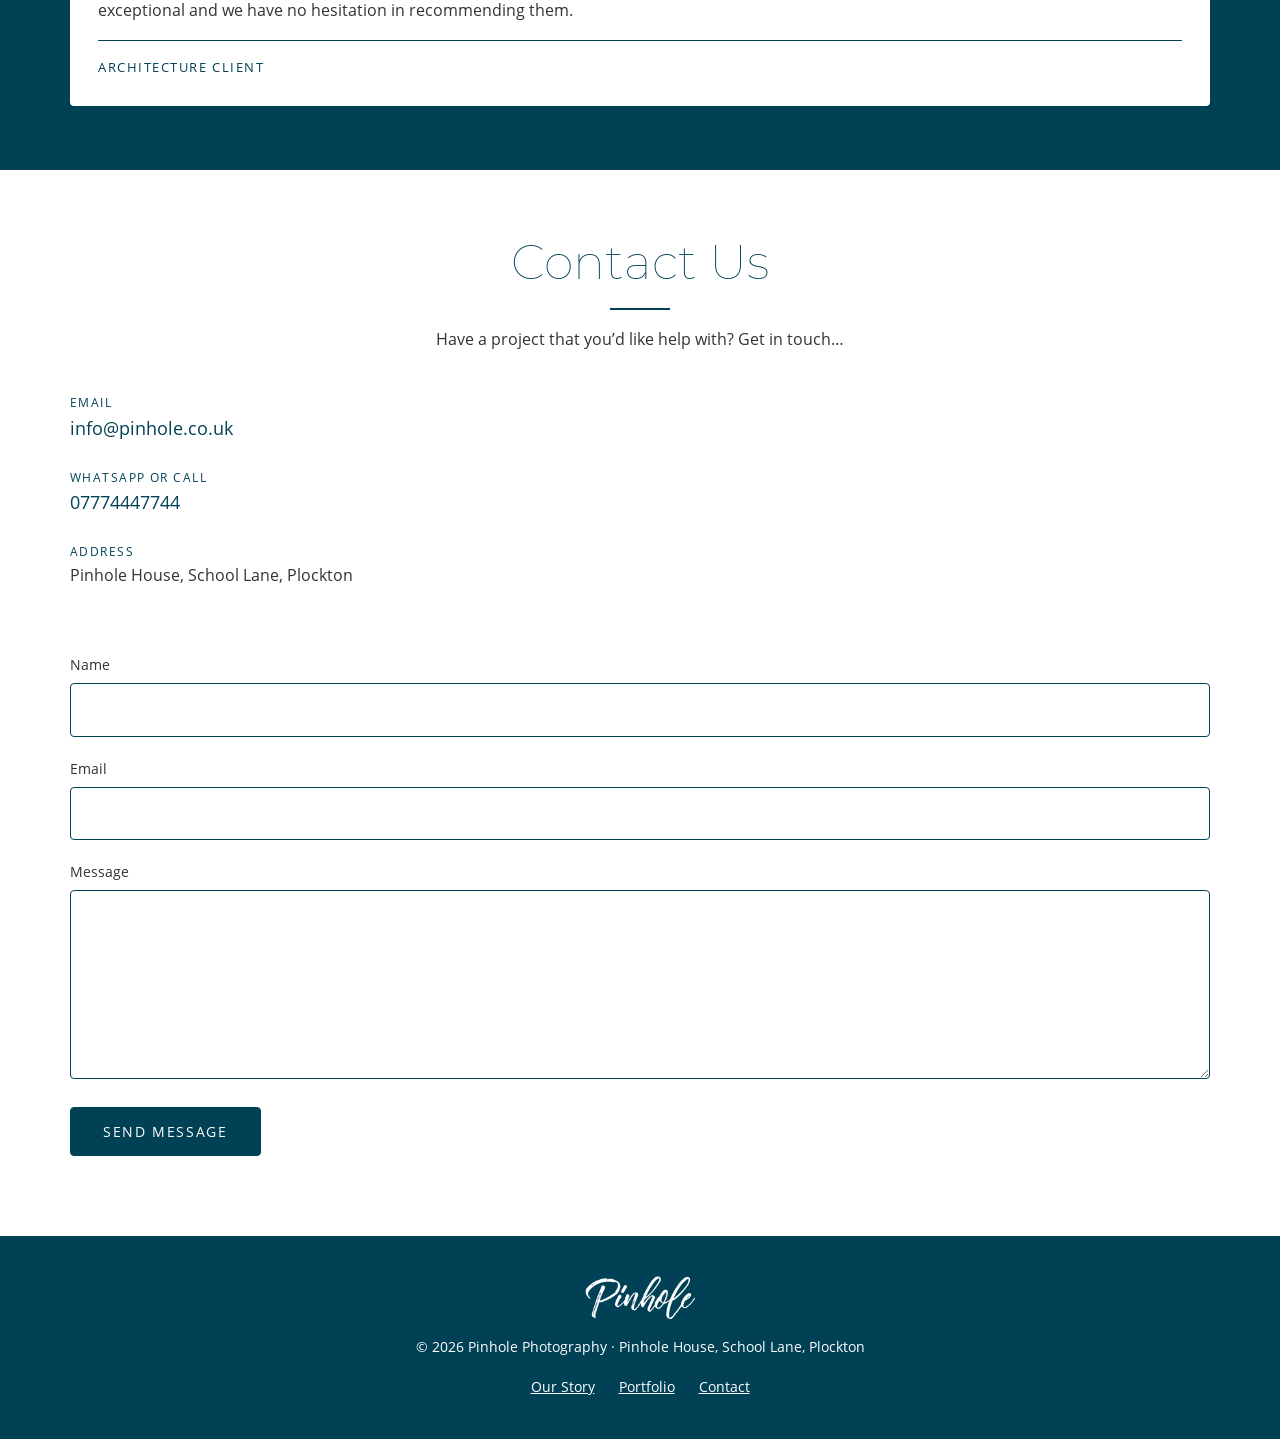
==== commit 69bd73f1: "Add Contact form (Name, Email, Message) Labelled Name, Email and Message fields with HTML5 required/" ====
--- a/index.html
+++ b/index.html
@@ -170,6 +170,34 @@
     <section class="section" id="contact" aria-labelledby="contact-title">
       <div class="container">
         <h2 id="contact-title">Contact Us</h2>
+        <p class="section-intro">Have a project that you&rsquo;d like help with? Get in touch&hellip;</p>
+        <div class="contact">
+          <address class="contact-details">
+            <p><span class="contact-label">Email</span><a href="mailto:info@pinhole.co.uk">info@pinhole.co.uk</a></p>
+            <p><span class="contact-label">WhatsApp or Call</span><a href="tel:+447774447744">07774447744</a></p>
+            <p><span class="contact-label">Address</span>Pinhole House, School Lane, Plockton</p>
+          </address>
+
+          <form class="contact-form" id="contact-form" action="#contact" method="post">
+            <div class="field">
+              <label for="name">Name</label>
+              <input id="name" name="name" type="text" autocomplete="name" required aria-describedby="name-error">
+              <p class="field-error" id="name-error"></p>
+            </div>
+            <div class="field">
+              <label for="email">Email</label>
+              <input id="email" name="email" type="email" autocomplete="email" required aria-describedby="email-error">
+              <p class="field-error" id="email-error"></p>
+            </div>
+            <div class="field">
+              <label for="message">Message</label>
+              <textarea id="message" name="message" rows="6" required aria-describedby="message-error"></textarea>
+              <p class="field-error" id="message-error"></p>
+            </div>
+            <button class="btn btn-brand" type="submit">Send message</button>
+            <p class="form-status" role="status"></p>
+          </form>
+        </div>
       </div>
     </section>
   </main>
--- a/css/styles.css
+++ b/css/styles.css
@@ -418,6 +418,90 @@
   color: var(--brand);
 }
 
+/* ---------- Contact ---------- */
+
+.contact {
+  display: grid;
+  gap: 2.5rem;
+}
+
+.contact-details {
+  font-style: normal;
+}
+
+.contact-details p {
+  margin-bottom: 1.5rem;
+}
+
+.contact-label {
+  display: block;
+  font-size: 0.75rem;
+  letter-spacing: 0.12em;
+  text-transform: uppercase;
+  color: var(--brand);
+}
+
+.contact-details a {
+  font-size: 1.1rem;
+  text-decoration: none;
+}
+
+.contact-details a:hover {
+  text-decoration: underline;
+}
+
+.field {
+  margin-bottom: 1.25rem;
+}
+
+.field label {
+  display: block;
+  margin-bottom: 0.35rem;
+  font-size: 0.9rem;
+}
+
+.field input,
+.field textarea {
+  width: 100%;
+  padding: 0.75rem 0.9rem;
+  border: 1px solid var(--brand);
+  border-radius: var(--radius);
+  background: var(--light);
+  color: var(--text);
+  font: inherit;
+}
+
+.field textarea {
+  resize: vertical;
+}
+
+.field input:focus-visible,
+.field textarea:focus-visible {
+  outline-offset: 0;
+}
+
+.field [aria-invalid="true"] {
+  border-width: 2px;
+  border-left-width: 6px;
+}
+
+.field-error {
+  margin: 0.35rem 0 0;
+  font-size: 0.85rem;
+}
+
+.field-error:empty {
+  display: none;
+}
+
+.form-status:not(:empty) {
+  margin-top: 1.25rem;
+  padding: 0.9rem 1rem;
+  border-radius: var(--radius);
+  background: var(--brand);
+  color: var(--light);
+}
+
 /* ---------- Footer ---------- */
 
 .site-footer {
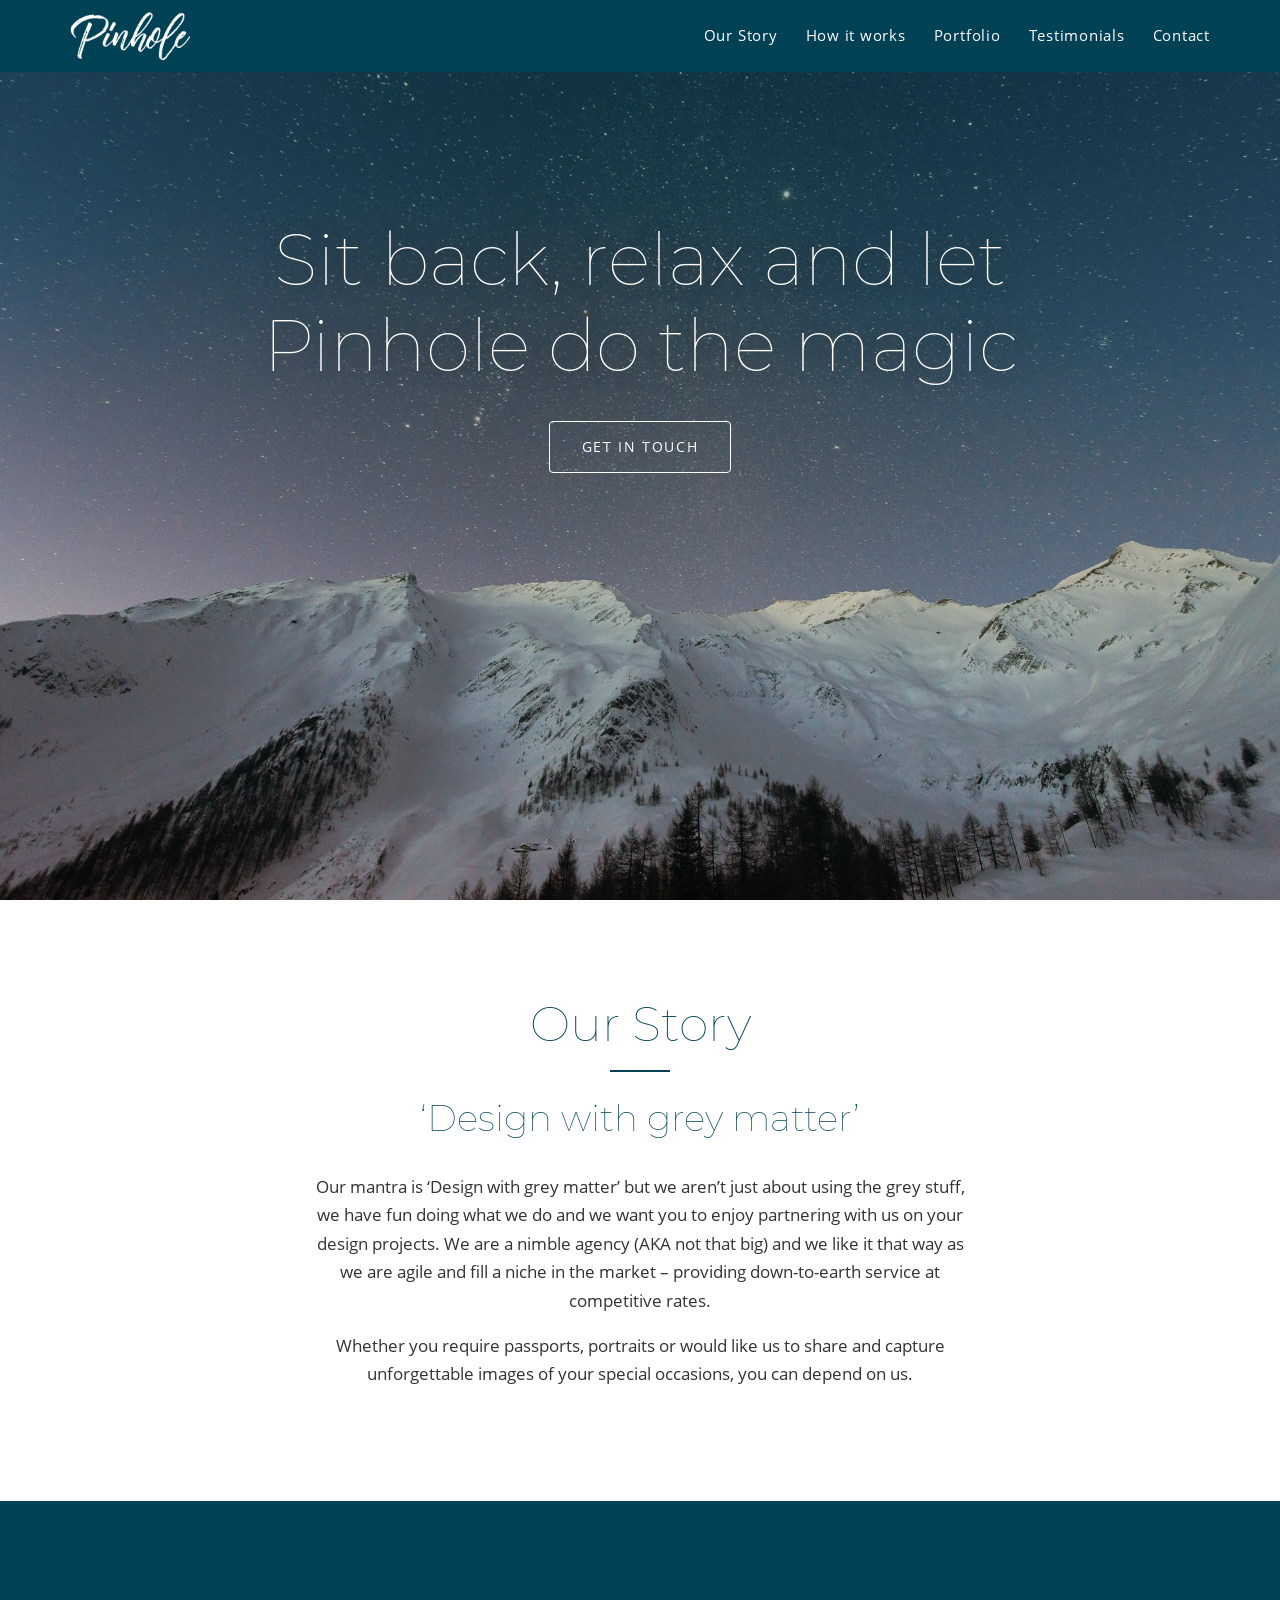
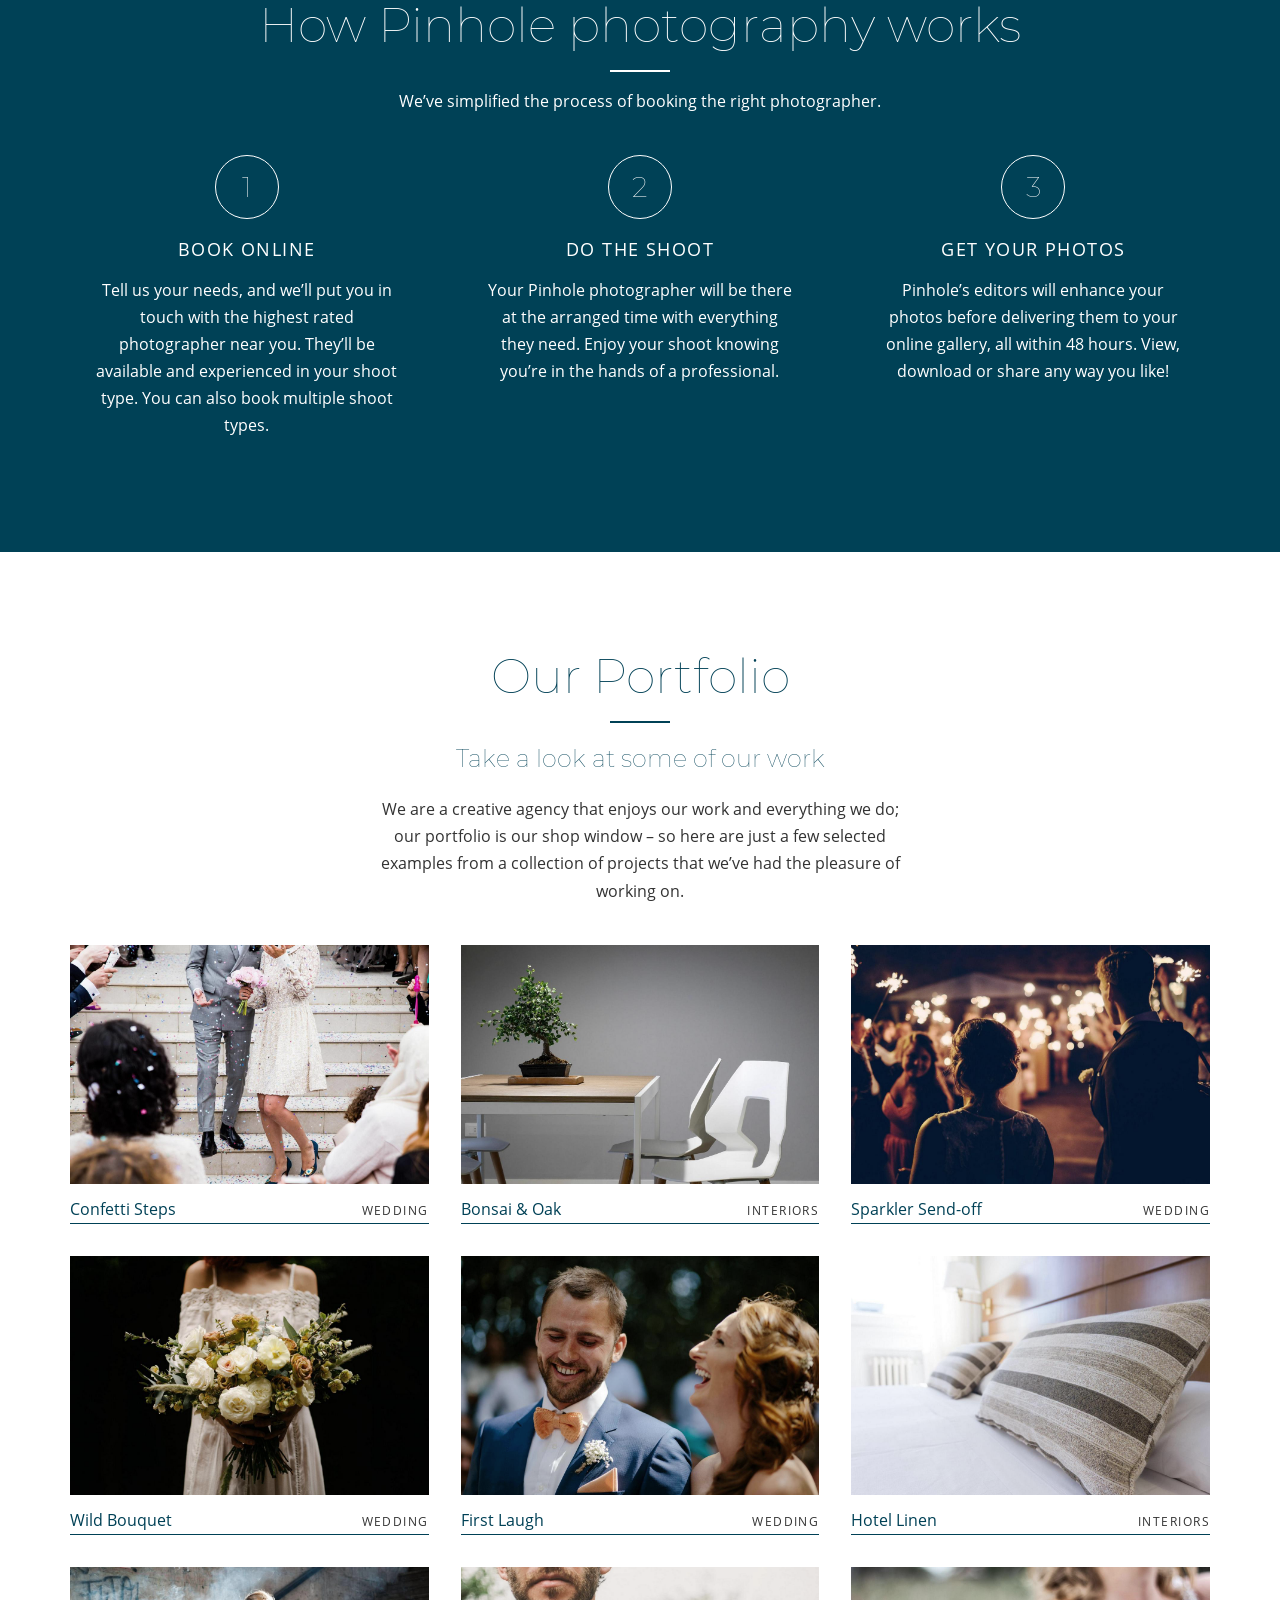
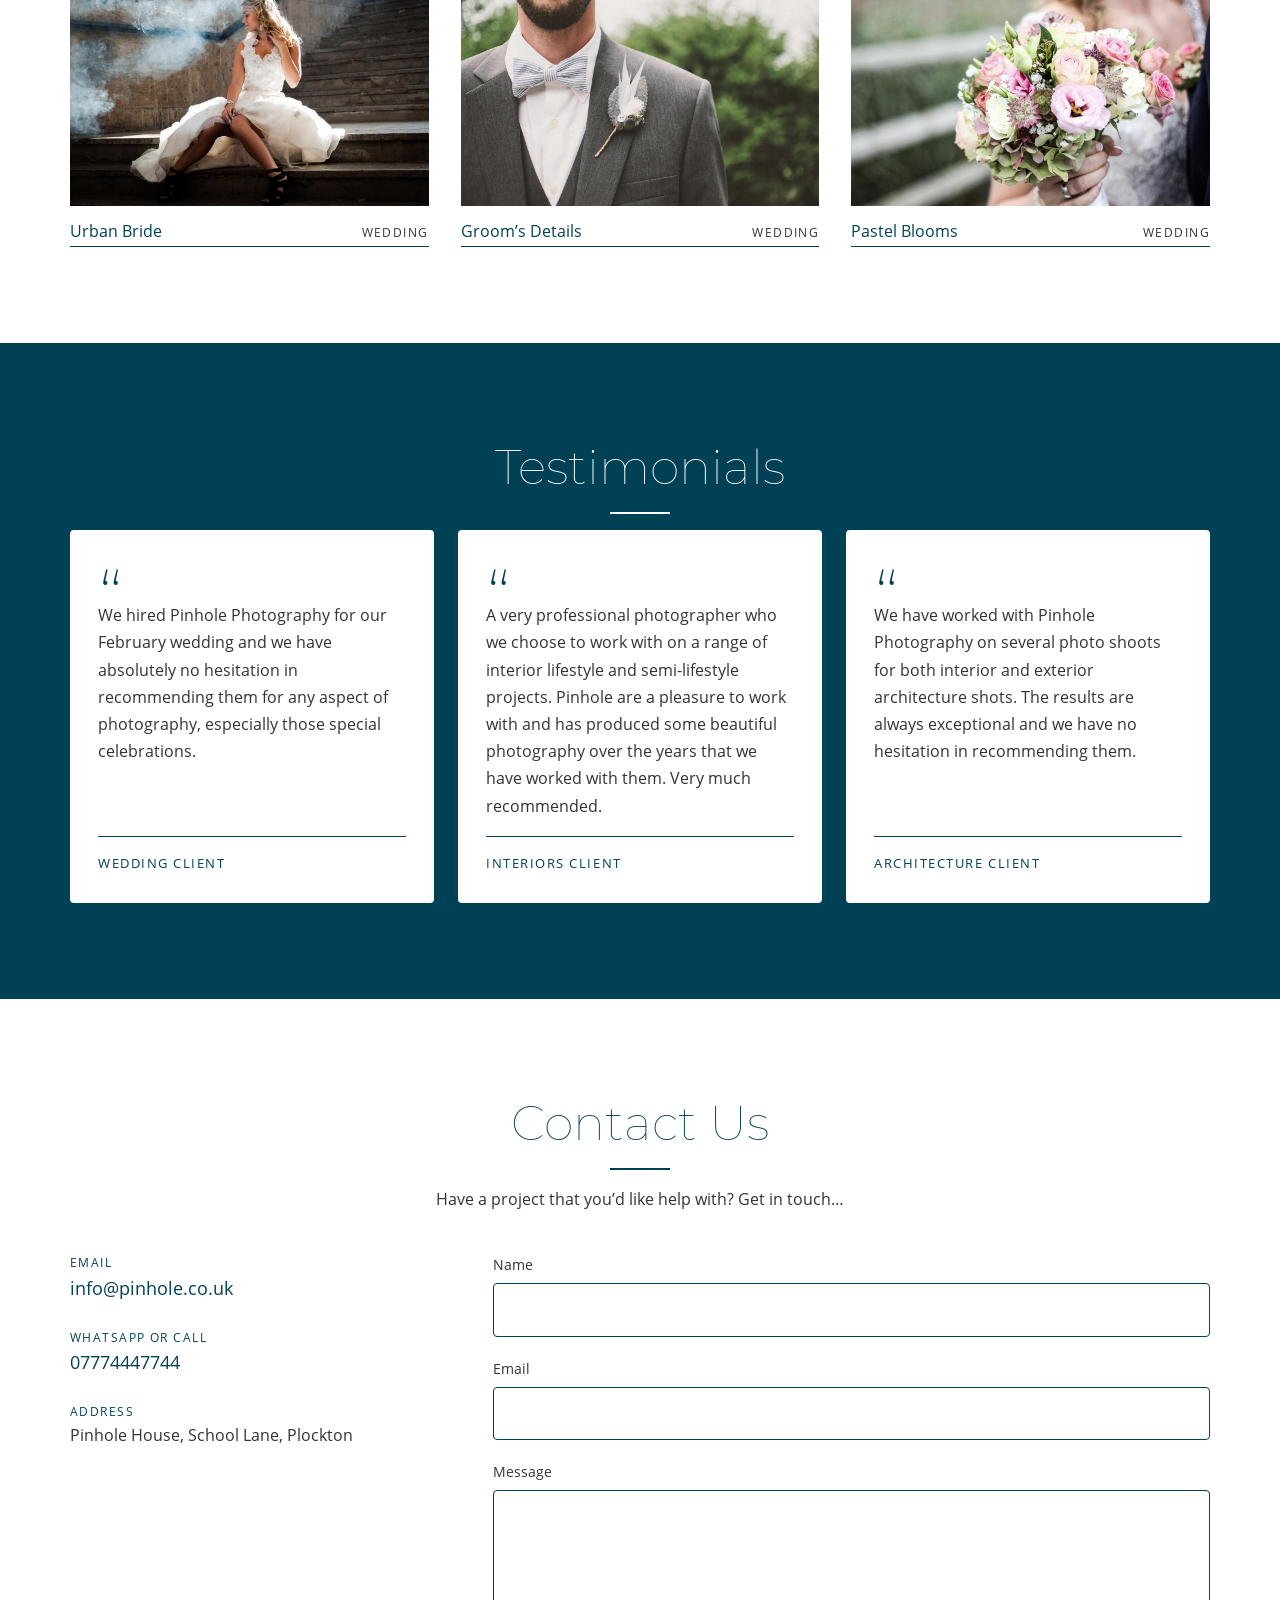
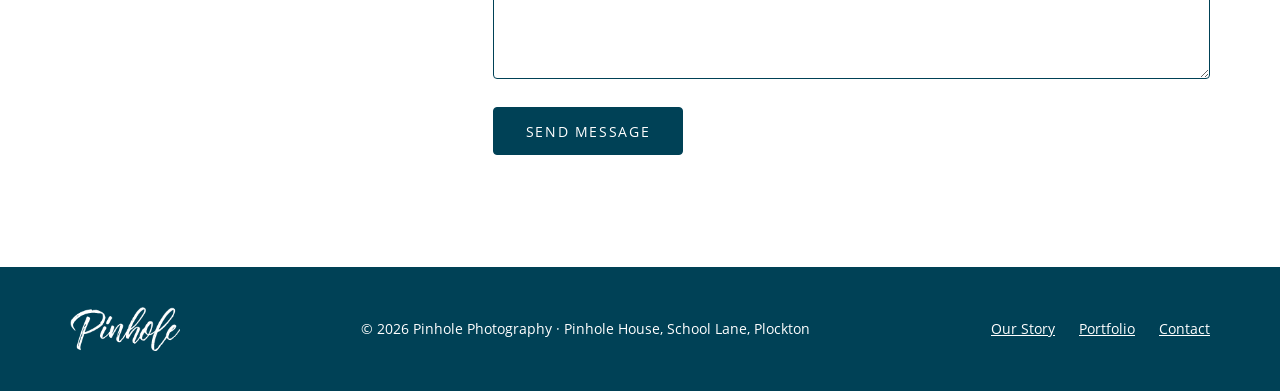
==== commit a27604d8: "Make page responsive Mobile-first layout with breakpoints at 600, 768 and 1024px: - accessible hambu" ====
--- a/index.html
+++ b/index.html
@@ -7,6 +7,7 @@
   <meta name="description" content="Pinhole Photography is a nimble creative agency for weddings, portraits, interiors and special occasions. Book online, do the shoot, and get your edited photos within 48 hours.">
   <link rel="icon" href="assets/images/favicon.ico">
   <link rel="stylesheet" href="css/styles.css">
+  <script>document.documentElement.classList.add('js');</script>
   <script src="js/main.js" defer></script>
 </head>
 <body>
--- a/css/styles.css
+++ b/css/styles.css
@@ -157,28 +157,37 @@
   width: 120px;
 }
 
+/* Mobile: links stack in a panel under the header. With JS the panel
+   is hidden behind the menu button; without JS it simply stays open. */
+.site-nav {
+  flex-basis: 100%;
+}
+
+.js .site-nav {
+  display: none;
+}
+
+.js .site-nav.is-open {
+  display: block;
+}
+
 .site-nav ul {
   display: flex;
-  flex-wrap: wrap;
-  gap: 0.25rem 1.75rem;
-  margin: 0;
-  padding: 0;
+  flex-direction: column;
+  margin: 0;
+  padding: 0 0 1rem;
   list-style: none;
 }
 
 .site-nav a {
-  display: inline-block;
-  padding: 0.5rem 0;
-  border-bottom: 1px solid transparent;
+  display: block;
+  padding: 0.75rem 0;
+  border-bottom: 1px solid color-mix(in srgb, var(--light) 20%, transparent);
   color: var(--light);
   font-size: 0.95rem;
   letter-spacing: 0.05em;
   text-decoration: none;
   transition: border-color 0.2s;
-}
-
-.site-nav a:hover {
-  border-bottom-color: var(--light);
 }
 
 .site-header :focus-visible,
@@ -190,6 +199,58 @@
 
 .nav-toggle {
   display: none;
+  align-items: center;
+  justify-content: center;
+  width: 44px;
+  height: 44px;
+  padding: 0;
+  border: 1px solid color-mix(in srgb, var(--light) 50%, transparent);
+  border-radius: var(--radius);
+  background: transparent;
+  cursor: pointer;
+}
+
+.js .nav-toggle {
+  display: inline-flex;
+}
+
+/* Three-bar icon that turns into a cross when the menu is open */
+.nav-toggle-bar,
+.nav-toggle-bar::before,
+.nav-toggle-bar::after {
+  position: relative;
+  display: block;
+  width: 22px;
+  height: 2px;
+  background: var(--light);
+  transition: transform 0.2s, background-color 0.2s;
+}
+
+.nav-toggle-bar::before,
+.nav-toggle-bar::after {
+  content: "";
+  position: absolute;
+  left: 0;
+}
+
+.nav-toggle-bar::before {
+  top: -7px;
+}
+
+.nav-toggle-bar::after {
+  top: 7px;
+}
+
+.nav-toggle[aria-expanded="true"] .nav-toggle-bar {
+  background: transparent;
+}
+
+.nav-toggle[aria-expanded="true"] .nav-toggle-bar::before {
+  transform: translateY(7px) rotate(45deg);
+}
+
+.nav-toggle[aria-expanded="true"] .nav-toggle-bar::after {
+  transform: translateY(-7px) rotate(-45deg);
 }
 
 /* ---------- Hero ---------- */
@@ -197,21 +258,22 @@
 .hero {
   display: grid;
   place-items: start center;
-  min-height: calc(100vh - var(--header-height));
-  min-height: calc(100svh - var(--header-height));
+  /* Fill the first screen, but don't grow endlessly on very tall displays */
+  min-height: min(calc(100vh - var(--header-height)), 900px);
+  min-height: min(calc(100svh - var(--header-height)), 900px);
   padding: clamp(4rem, 16vh, 9rem) var(--gutter) 4rem;
   background:
     linear-gradient(
       color-mix(in srgb, var(--brand) 45%, transparent),
       color-mix(in srgb, var(--brand) 5%, transparent)
     ),
-    url("../assets/images/hero-mountains-1920.jpg") center 70% / cover no-repeat;
+    url("../assets/images/hero-mountains-1200.jpg") center 70% / cover no-repeat;
   color: var(--light);
   text-align: center;
 }
 
 .hero h1 {
-  max-width: 16ch;
+  max-width: 20ch;
   margin: 0 auto 2rem;
   font-size: clamp(2.25rem, 6vw, 4.5rem);
   text-wrap: balance;
@@ -366,8 +428,7 @@
 }
 
 .caption-title {
-  font-family: var(--font-heading);
-  font-size: 1.25rem;
+  font-size: 1rem;
   color: var(--brand);
 }
 
@@ -539,6 +600,84 @@
   color: var(--light);
 }
 
+/* ---------- Responsive layout (mobile-first) ---------- */
+
+@media (min-width: 600px) {
+  .gallery {
+    grid-template-columns: repeat(2, 1fr);
+  }
+}
+
+@media (min-width: 768px) {
+  .js .nav-toggle {
+    display: none;
+  }
+
+  .site-nav,
+  .js .site-nav {
+    display: block;
+    flex-basis: auto;
+  }
+
+  .site-nav ul {
+    flex-direction: row;
+    gap: 0.25rem 1.75rem;
+    padding: 0;
+  }
+
+  .site-nav a {
+    display: inline-block;
+    padding: 0.5rem 0;
+    border-bottom-color: transparent;
+  }
+
+  .site-nav a:hover {
+    border-bottom-color: var(--light);
+  }
+
+  .steps {
+    grid-template-columns: repeat(3, 1fr);
+  }
+
+  .contact {
+    grid-template-columns: 1fr 2fr;
+    gap: 4rem;
+  }
+
+  .footer-inner {
+    flex-direction: row;
+    justify-content: space-between;
+    text-align: left;
+  }
+}
+
+@media (min-width: 1024px) {
+  :root {
+    --section-space: 6rem;
+  }
+
+  .gallery {
+    grid-template-columns: repeat(3, 1fr);
+    gap: 2rem;
+  }
+
+  .testimonials {
+    grid-template-columns: repeat(3, 1fr);
+  }
+}
+
+/* Sharper hero photo on large or high-density screens */
+@media (min-width: 1200px), (min-width: 768px) and (min-resolution: 2dppx) {
+  .hero {
+    background-image:
+      linear-gradient(
+        color-mix(in srgb, var(--brand) 45%, transparent),
+        color-mix(in srgb, var(--brand) 5%, transparent)
+      ),
+      url("../assets/images/hero-mountains-1920.jpg");
+  }
+}
+
 /* ---------- Motion preferences ---------- */
 
 @media (prefers-reduced-motion: reduce) {
